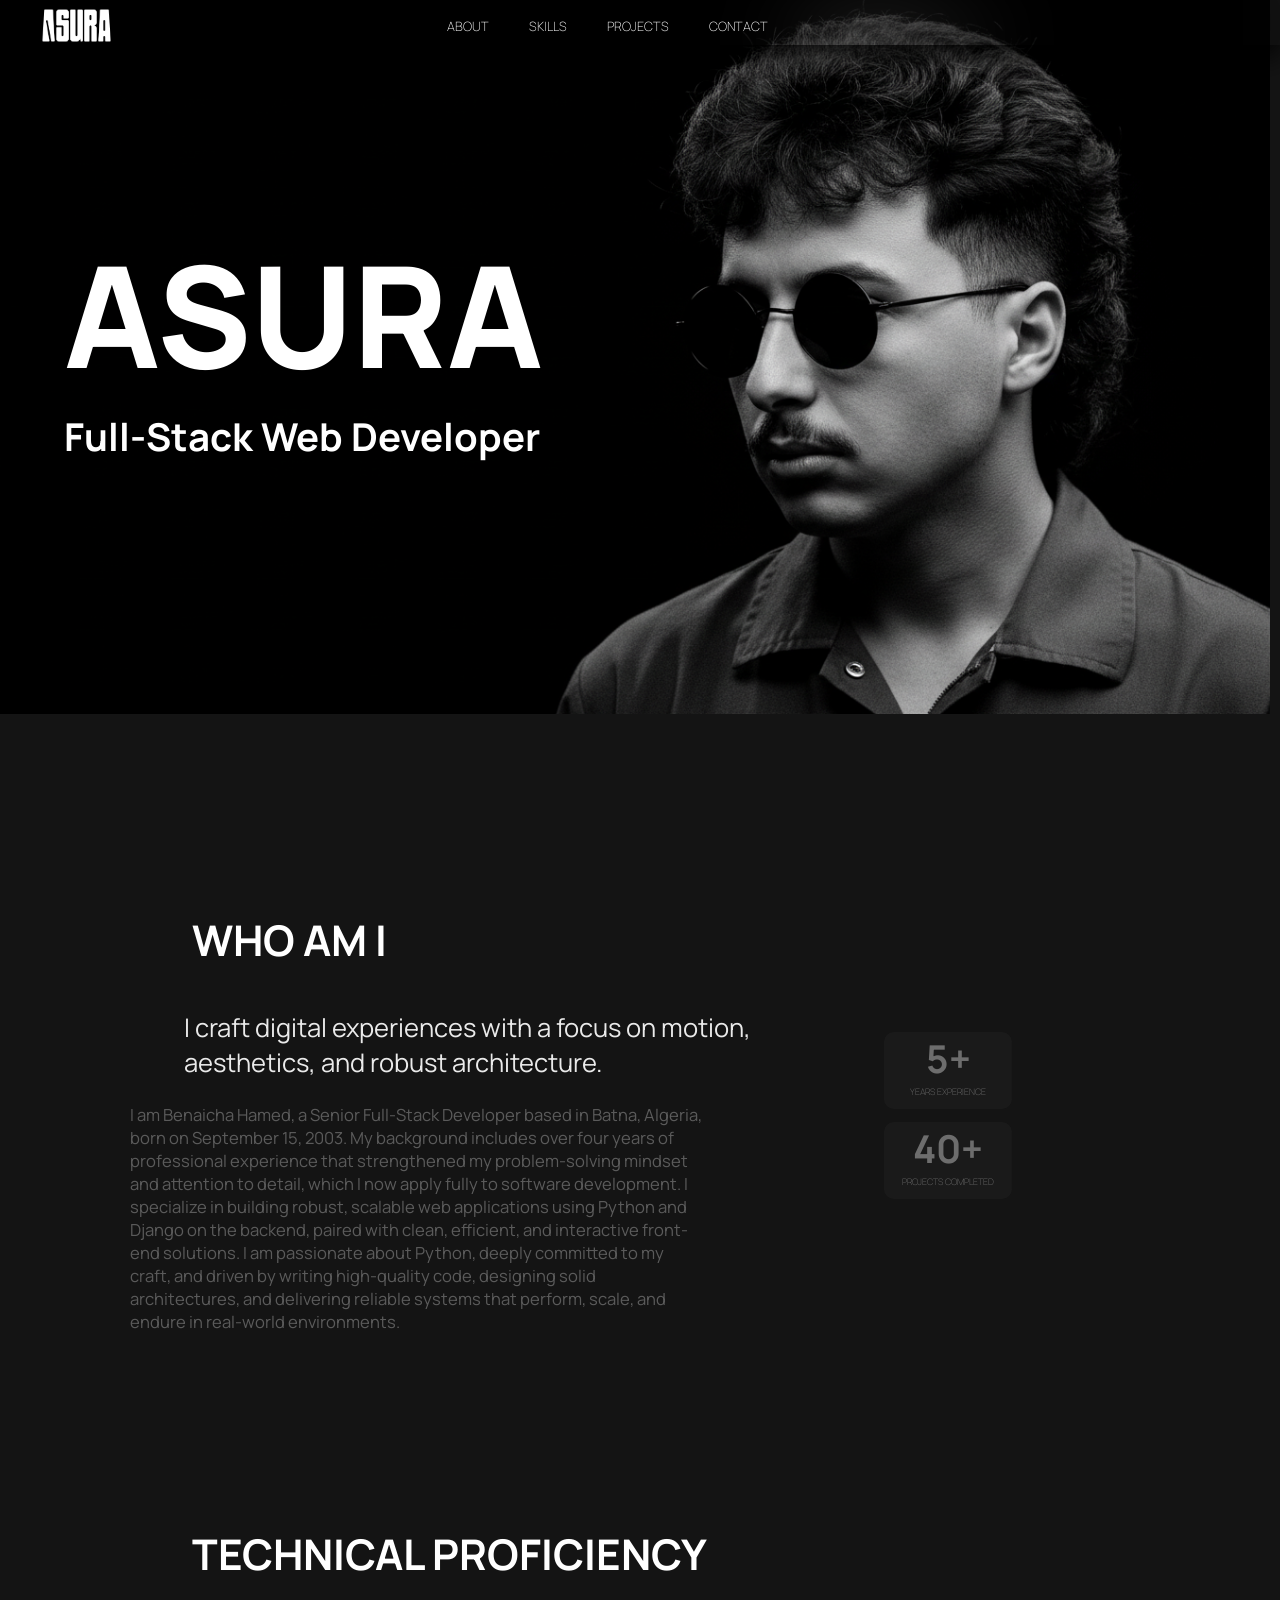
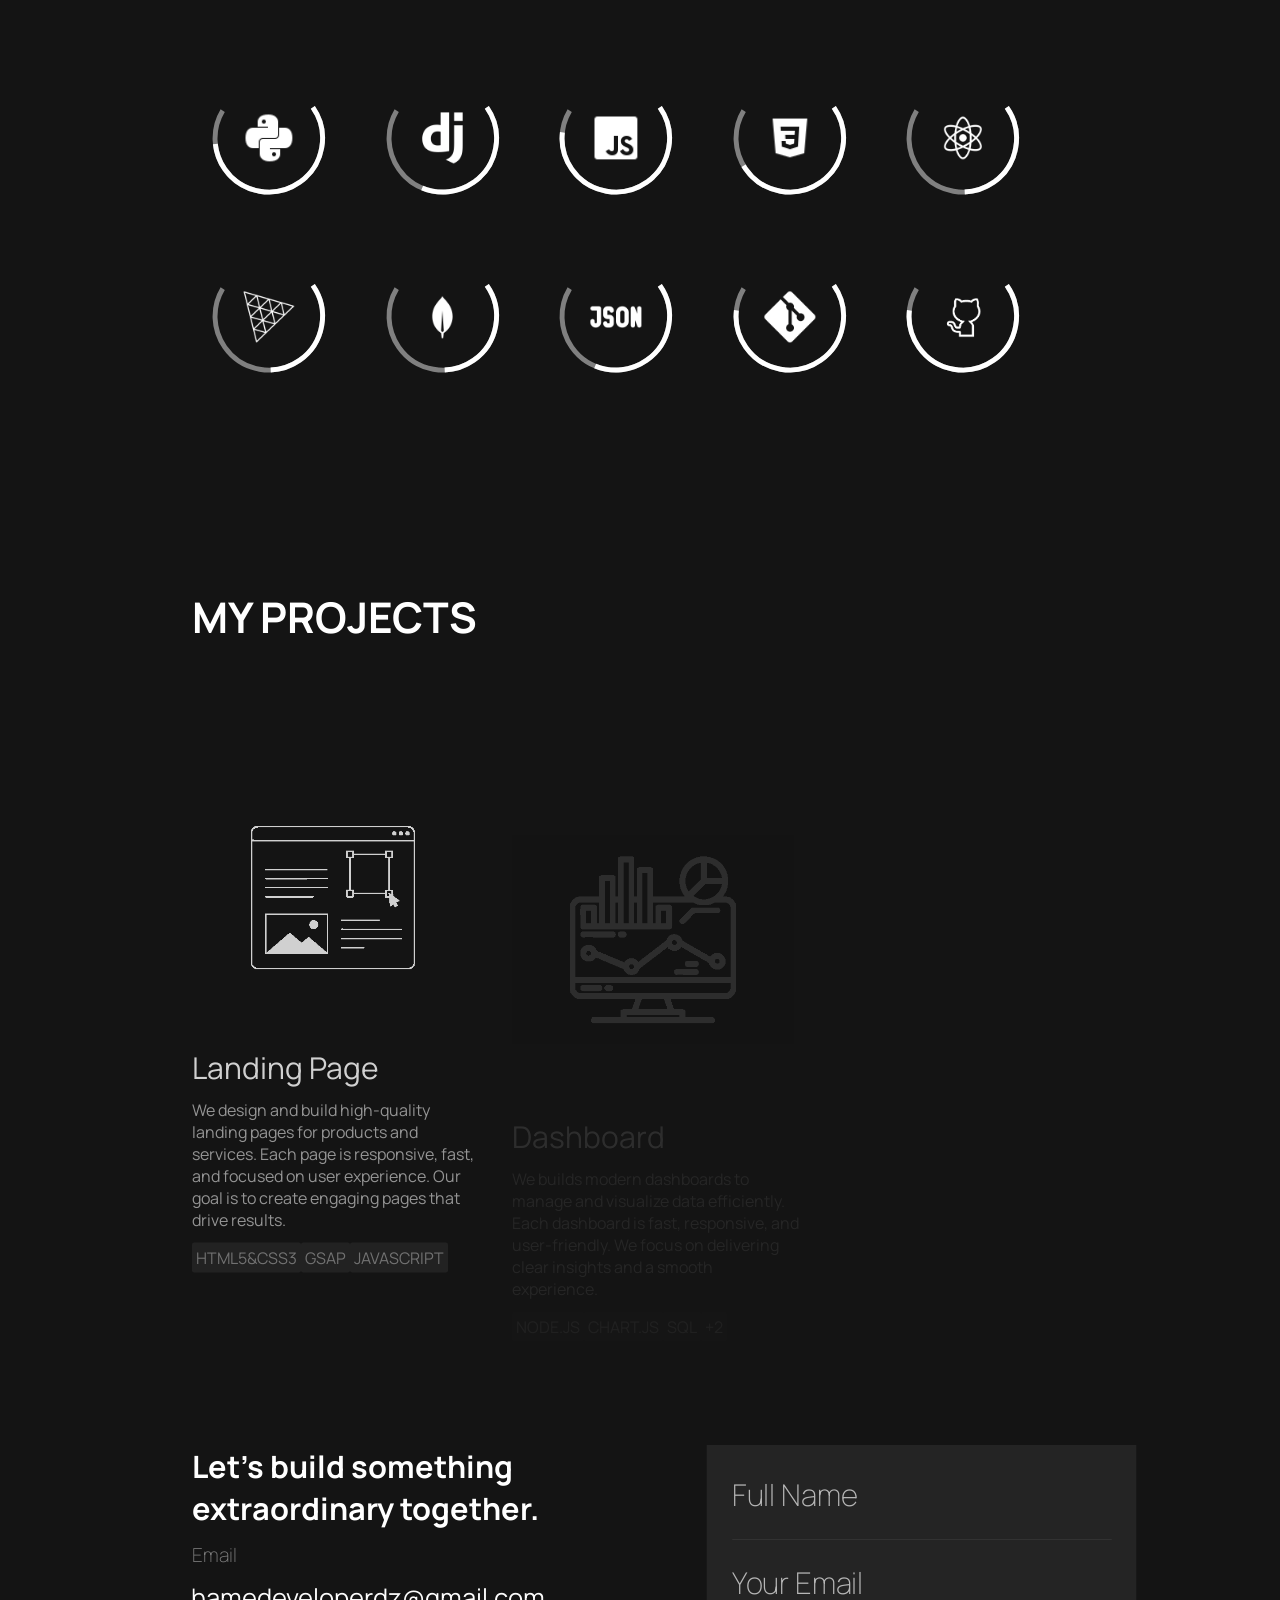
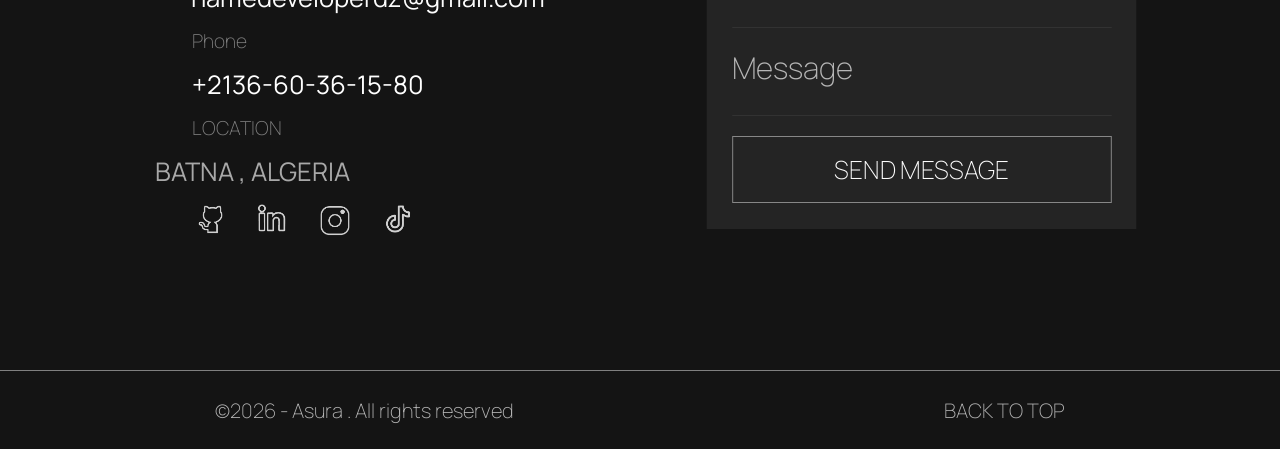
==== index.html @ 546c1b71 "another fix" ====
<!DOCTYPE html>
<html lang="en">
<head>
    <meta charset="UTF-8">
    <link rel="stylesheet" href="style.css">
    <meta name="viewport" content="width=device-width, initial-scale=1.0">
    <title>Asura | Portfolio</title>
</head>
<body>
    <div class="noise"></div>
    <nav id="navBar" class="navBar">
        <img id="logo-white" class="logo" src="logo1.png" >
        <img id="logo-red" class="logo hide" src="logo2.png" >
        <div>
            <ul class="navLinks">
                <li><a href="#about">ABOUT</a></li>
                <li><a href="#skills">SKILLS</a></li>
                <li><a href="#projects">PROJECTS</a></li>
                <li><a href="#contact">CONTACT</a></li>
            </ul>
        </div>
    </nav>
    <nav class="navBar-hamburger">
        <div class="hamburger" id="hamburger">
            <img src="menu.png" alt="">
        </div>
        <ul class="navLinks-hamburger">
            <li><img id="logo-white-humburger" class="logo-white-humburger" src="logo1.png" ></li>
            <li><a href="#about">ABOUT</a></li>
            <li><a href="#skills">SKILLS</a></li>
            <li><a href="#projects">PROJECTS</a></li>
            <li><a href="#contact">CONTACT</a></li>
        </ul>
    </nav>
    <div id="hero" class="hero">
        <div class="hero-writing">
            <h1>ASURA</h1>
            <p>Full-Stack Web Developer</p>    
        </div>
        <img id="hero-img-phone" class="hero-img-phone" src="heroo.jpg" alt="">    
        <img id="hero-img" class="hero-img" src="hero1.png" alt="portfolio picture">
    </div>
    <div>
        <button id="btn-go-back" class="go-back hide">↑</button>
    </div>
    <div id="about" class="about">
        <div class="container-who">
            <p id="about-title" class="about-title">WHO AM I</p>
            <p id="about-text1">I craft digital experiences with a focus on motion, aesthetics, and robust architecture.</p>
            <p id="about-text2">I am Benaicha Hamed, a Senior Full-Stack Developer based in Batna, Algeria, born on September 15, 2003. My background includes over four years of professional experience that strengthened my problem-solving mindset and attention to detail, which I now apply fully to software development. I specialize in building robust, scalable web applications using Python and Django on the backend, paired with clean, efficient, and interactive front-end solutions. I am passionate about Python, deeply committed to my craft, and driven by writing high-quality code, designing solid architectures, and delivering reliable systems that perform, scale, and endure in real-world environments.</p>
        </div>
        <div id="container-exp" class="container-exp">
            <div class="container-exp-5y">
                <p>5+</p>
                <p>YEARS EXPERIENCE</p>
            </div>
            <div class="container-exp-40p">
                <P>40+</P>
                <P>PROJECTS COMPLETED</P>
            </div>
        </div>
    </div>
    <div id="skills" class="skills">
        <p id="skills-title" class="skills-title">TECHNICAL PROFICIENCY</p>
        <div class="container-skills" >
            <div class="container-svg" id="container-svg-python">
                <svg id="svg-python" class="svg" viewBox="0 0 200 200">
                    <circle cx="100" cy="100" r="70" class="svg-circle-main" transform="rotate(-35 100 100)"/>
                    <circle cx="100" cy="100" r="70" class="svg-circle-fill python" transform="rotate(-35 100 100)"/>
                    <text id="svg-text-python" class="svg-text hide" x="100" y="105">85%</text>
                </svg>
                <img id="svg-img-python" class="svg-img" src="python.png" alt="">
            </div>
            <div class="container-svg" id="container-svg-django">
                <svg id="svg-django" class="svg" viewBox="0 0 200 200">
                    <circle cx="100" cy="100" r="70" class="svg-circle-main" transform="rotate(-35 100 100)"/>
                    <circle cx="100" cy="100" r="70" class="svg-circle-fill django" transform="rotate(-35 100 100)"/>
                    <text id="svg-text-django" class="svg-text hide" x="100" y="105">60%</text>
                </svg>
                <img id="svg-img-django" class="svg-img" src="django.png" alt="">
            </div>
            <div class="container-svg" id="container-svg-js">
                <svg id="svg-js" class="svg" viewBox="0 0 200 200">
                    <circle cx="100" cy="100" r="70" class="svg-circle-main" transform="rotate(-35 100 100)"/>
                    <circle cx="100" cy="100" r="70" class="svg-circle-fill js" transform="rotate(-35 100 100)"/>
                    <text id="svg-text-js" class="svg-text hide" x="100" y="105">90%</text>
                </svg>
                <img id="svg-img-js" class="svg-img" src="js.png" alt="">
            </div>
            <div class="container-svg" id="container-svg-css">
                <svg id="svg-css" class="svg" viewBox="0 0 200 200">
                    <circle cx="100" cy="100" r="70" class="svg-circle-main" transform="rotate(-35 100 100)"/>
                    <circle cx="100" cy="100" r="70" class="svg-circle-fill css" transform="rotate(-35 100 100)"/>
                    <text id="svg-text-css" class="svg-text hide" x="100" y="105">75%</text>
                </svg>
                <img id="svg-img-css" class="svg-img" src="css.png" alt="">
            </div>
            <div class="container-svg" id="container-svg-react">
                <svg id="svg-react" class="svg" viewBox="0 0 200 200">
                    <circle cx="100" cy="100" r="70" class="svg-circle-main" transform="rotate(-35 100 100)"/>
                    <circle cx="100" cy="100" r="70" class="svg-circle-fill react" transform="rotate(-35 100 100)"/>
                    <text id="svg-text-react" class="svg-text hide" x="100" y="105">50%</text>
                </svg>
                <img id="svg-img-react" class="svg-img" src="react.png" alt="">
            </div>
            <div class="container-svg" id="container-svg-threejs">
                <svg id="svg-threejs" class="svg" viewBox="0 0 200 200">
                    <circle cx="100" cy="100" r="70" class="svg-circle-main" transform="rotate(-35 100 100)"/>
                    <circle cx="100" cy="100" r="70" class="svg-circle-fill threejs" transform="rotate(-35 100 100)"/>
                    <text id="svg-text-threejs" class="svg-text hide" x="100" y="105">50%</text>
                </svg>
                <img id="svg-img-threejs" class="svg-img" src="threejs.png" alt="">
            </div>
            <div class="container-svg" id="container-svg-mongo">
                <svg id="svg-mongo" class="svg" viewBox="0 0 200 200">
                    <circle cx="100" cy="100" r="70" class="svg-circle-main" transform="rotate(-35 100 100)"/>
                    <circle cx="100" cy="100" r="70" class="svg-circle-fill mongo" transform="rotate(-35 100 100)"/>
                    <text id="svg-text-mongo" class="svg-text hide" x="100" y="105">50%</text>
                </svg>
                <img id="svg-img-mongo" class="svg-img" src="mongo.png" alt="">
            </div>
            <div class="container-svg" id="container-svg-json">
                <svg id="svg-json" class="svg" viewBox="0 0 200 200">
                    <circle cx="100" cy="100" r="70" class="svg-circle-main" transform="rotate(-35 100 100)"/>
                    <circle cx="100" cy="100" r="70" class="svg-circle-fill json" transform="rotate(-35 100 100)"/>
                    <text id="svg-text-json" class="svg-text hide" x="100" y="105">60%</text>
                </svg>
                <img id="svg-img-json" class="svg-img" src="json.png" alt="">
            </div>
            <div class="container-svg" id="container-svg-git">
                <svg id="svg-git" class="svg" viewBox="0 0 200 200">
                    <circle cx="100" cy="100" r="70" class="svg-circle-main" transform="rotate(-35 100 100)"/>
                    <circle cx="100" cy="100" r="70" class="svg-circle-fill git" transform="rotate(-35 100 100)"/>
                    <text id="svg-text-git" class="svg-text hide" x="100" y="105">90%</text>
                </svg>
                <img id="svg-img-git" class="svg-img" src="git.png" alt="">
            </div>
            <div class="container-svg" id="container-svg-github">
                <svg id="svg-github" class="svg" viewBox="0 0 200 200">
                    <circle cx="100" cy="100" r="70" class="svg-circle-main" transform="rotate(-35 100 100)"/>
                    <circle cx="100" cy="100" r="70" class="svg-circle-fill github" transform="rotate(-35 100 100)"/>
                    <text id="svg-text-github" class="svg-text hide" x="100" y="105">90%</text>
                </svg>
                <img id="svg-img-github" class="svg-img" src="github-white.png" alt="">
            </div>            
        </div>
    </div>
    <div id="projects" class="projects">
        <p id="projects-title" class="projects-title">MY PROJECTS</p>
        <div class="container-projects">
            <div id="container-project-1" class="container-project">
                <div id="window-filter-1" class="project-window-filter hide"></div>
                <div id="project-1-window" class="project-window hide">
                    <img class="project-window-img" src="landingpage-back.png" alt="landing page">
                    <div class="project-window-text">
                        <p id="btn-x-1" class="x">X</p>
                        <p class="project-window-title">LANDINING PAGE</p>
                        <p class="project-window-description">We specialize in crafting high-quality landing pages designed to communicate your message clearly and convert visitors into customers. Our process goes beyond simple design — we carefully plan the structure, user flow, and visual hierarchy to ensure every section serves a purpose and guides the user toward action.
                            From modern, visually appealing layouts to clean and maintainable code, we invest significant effort into every detail. We optimize performance, responsiveness, and accessibility to guarantee a seamless experience across all devices and screen sizes.
                            Our team focuses on combining design, strategy, and functionality to deliver landing pages that not only look professional but also perform effectively. Every project is built with precision, attention to detail, and a strong commitment to helping your business achieve measurable results,And we invite you to explore some of our projects : 
                        </p>
                        <div class="project-window-example">
                            <p class="project-example">example</p>
                            <p class="project-example">example</p>
                            <p class="project-example">example</p>
                            <p class="project-example">example</p>
                            <p class="project-example">example</p>
                            <p class="project-example">example</p>
                            <p class="project-example">example</p>
                            <p class="project-example">example</p>
                            <p class="project-example">example</p>
                            <p class="project-example">example</p>
                        </div>
                    </div>
                </div>
                <div id="projects-1" class="projects-1">
                    <div id="container-project-img-1" class="container-project-img">
                        <img src="landingpage.png" alt="" class="project-img">
                        <div id="filter1" class="hide"></div>
                        <p id="see-more1" class="hide">See more</p>
                    </div>
                    <div>
                        <p class="projects-containers-title">Landing Page</p>
                        <p class="projects-containers-text">We design and build high-quality landing pages for products and services.
                            Each page is responsive, fast, and focused on user experience.
                            Our goal is to create engaging pages that drive results.
                        </p>
                        <div class="projects-containers-skills">
                            <p>HTML5&CSS3</p>
                            <p>GSAP</p>
                            <p>JAVASCRIPT</p>
                        </div>
                    </div>
                </div>
            </div>
            <div id="container-project-2" class="container-project">
                <div id="window-filter-2" class="project-window-filter hide"></div>
                <div id="project-2-window" class="project-window hide">
                    <img class="project-window-img" src="dashboard-back.png" alt="landing page">
                    <div class="project-window-text">
                        <p id="btn-x-2" class="x">X</p>
                        <p class="project-window-title">DASHBOARD</p>
                        <p class="project-window-description">Our dashboards are built to transform complex data into clear, actionable insights. We carefully design each interface with a focus on usability, ensuring that users can navigate, analyze, and manage information with ease.
                            From structuring data flows to implementing interactive components, we invest significant effort into performance, responsiveness, and clarity. Every detail is refined to deliver a smooth and efficient experience across all devices.
                            We combine thoughtful design with solid development practices to create dashboards that are both powerful and intuitive, helping businesses make informed decisions with confidence. And we invite you to explore some of our projects.
                        </p>
                        <div class="project-window-example">
                            <p class="project-example">example</p>
                            <p class="project-example">example</p>
                            <p class="project-example">example</p>
                            <p class="project-example">example</p>
                            <p class="project-example">example</p>
                            <p class="project-example">example</p>
                            <p class="project-example">example</p>
                            <p class="project-example">example</p>
                            <p class="project-example">example</p>
                            <p class="project-example">example</p>
                        </div>
                    </div>
                </div>
                <div id="projects-2" class="projects-2">
                    <div id="container-project-img-2" class="container-project-img">
                        <img src="dashboard.png" alt="" class="project-img">
                        <div id="filter2" class="hide"></div>
                        <p id="see-more2" class="hide">See more</p>
                    </div>
                    <div>
                        <p class="projects-containers-title">Dashboard</p>
                        <p class="projects-containers-text">We builds modern dashboards to manage and visualize data efficiently.
                            Each dashboard is fast, responsive, and user-friendly.
                            We focus on delivering clear insights and a smooth experience.
                        </p>
                        <div class="projects-containers-skills">
                            <p>NODE.JS</p>
                            <p>CHART.JS</p>
                            <p>SQL</p>
                            <p>+2</p>
                        </div>
                    </div>
                </div>
            </div>
            <div id="container-project-3" class="container-project">
                <div id="window-filter-3" class="project-window-filter hide"></div>
                <div id="project-3-window" class="project-window hide">
                    <img class="project-window-img" src="portfolio-back.png" alt="landing page">
                    <div class="project-window-text">
                        <p id="btn-x-3" class="x">X</p>
                        <p class="project-window-title">PORTFOLIO</p>
                        <p class="project-window-description">Our portfolio websites are crafted to help creatives, professionals, and businesses present their work with clarity and confidence. We focus on building a strong visual identity that reflects your style while making your projects stand out.
                            From layout structure to smooth interactions, we invest careful effort into design, performance, and responsiveness to ensure a seamless experience on all devices. Every detail is refined to highlight your skills and leave a lasting impression.
                            We combine modern design with clean development to deliver portfolios that elevate your personal brand and attract opportunities. And we invite you to explore some of our projects:
                        </p>
                        <div class="project-window-example">
                            <p class="project-example">example</p>
                            <p class="project-example">example</p>
                            <p class="project-example">example</p>
                            <p class="project-example">example</p>
                            <p class="project-example">example</p>
                            <p class="project-example">example</p>
                            <p class="project-example">example</p>
                            <p class="project-example">example</p>
                            <p class="project-example">example</p>
                            <p class="project-example">example</p>
                        </div>
                    </div>
                </div>
                <div id="projects-3" class="projects-3">
                    <div id="container-project-img-3" class="container-project-img">
                        <img src="portfolio.png" alt="" class="project-img">
                        <div id="filter3" class="hide"></div>
                        <p id="see-more3" class="hide">See more</p>
                    </div>
                    <div>
                        <p class="projects-containers-title">Portfolio</p>
                        <p class="projects-containers-text">We create professional portfolio websites to showcase skills and projects effectively.
                            Each portfolio is responsive, modern, and easy to navigate.
                            Our goal is to highlight your work with clarity and impact.
                        </p>
                        <div class="projects-containers-skills">
                            <p>REACT</p>
                            <p>GSAP</p>
                            <p>HTML5&CSS3</p>
                            
                        </div>
                    </div>
                </div>
            </div>
        </div>
    </div>
    <div id="contact" class="contact">
        <div class="contact-info">
            <p class="contact-info-me">Let's build something extraordinary together.</p>
            <p class="contact-info-title">Email</p>
            <p id="my-email" class="contact-info-content contact-info-content-link">hamedeveloperdz@gmail.com</p>
            <p class="contact-info-title">Phone</p>
            <p id="my-phone" class="contact-info-content contact-info-content-link">+2136-60-36-15-80</p>
            <p class="contact-info-title">LOCATION</p>
            <p id="my-location" class="contact-info-content">BATNA , ALGERIA</p>
            <div class="social-media">
                <div id="github-social-media-icon" class="container-social-media-img">
                    <img class="social-media-img" id="github-white" src="github-white.png" alt="github">
                    <img class="hide" id="github-red" src="github-red.png" alt="github">
                </div>
                <div id="linkedin-social-media-icon" class="container-social-media-img">
                    <img class="social-media-img" id="linkedin-white" src="linkedin-white.png" alt="linkedin">
                    <img class="hide" id="linkedin-red" src="linkedin-red.png" alt="linkedin">
                </div>
                <div id="instagram-social-media-icon" class="container-social-media-img">
                    <img class="social-media-img" id="instagram-white" src="instagram-white.png" alt="instagram">
                    <img class="hide" id="instagram-red" src="instagram-red.png" alt="instagram">
                </div>
                <div id="tiktok-social-media-icon" class="container-social-media-img">
                    <img class="social-media-img" id="tiktok-white" src="tiktok-white.png" alt="tiktok">
                    <img class="hide" id="tiktok-red" src="tiktok-red.png" alt="tiktok">
                </div>
            </div>
        </div>
        <div id="contact-form" class="contact-form">
            <input id="inpName" type="text" placeholder="Full Name" required>
            <div class="bar"></div>
            <input id="inpEmail" type="text" placeholder="Your Email" required>
            <div class="bar"></div>
            <textarea id="inpMessage" placeholder="Message" required></textarea>
            <div class="bar"></div>
            <button id="btnSendMessage">SEND MESSAGE</button>
        </div>
    </div>
    <footer>
        <div class="footer-data">
            <p>©2026 - Asura . All rights reserved</p>
            <p><a href="#hero">BACK TO TOP</a></p>
        </div>
        <script type="module" src="main.js"></script>
    </footer>
</body>
</html>
---- style.css ----
@import url('https://fonts.googleapis.com/css2?family=Manrope:wght@200..800&display=swap');
:root{
    --font: 'Manrope', sans-serif;
    --background-color: #141414;
    --writing-1: red;
    --writing-2: #fff;
}
*{
    margin: 0px;
    padding: 0px;
    box-sizing: border-box;
    font-family: var(--font);
}
html {
    scroll-behavior: smooth;
    max-width: 100%;
}
body{
    background-color: var(--background-color);
    display: flex;
    flex-direction: column;
    width: 100%;
    color: var(--writing-2);
}
.noise {
    position: fixed;
    top: 0;
    left: 0;
    width: 100%;
    height: 100%;
    pointer-events: none;
    z-index: 9000;
    opacity: 0.05;
    background-image: url(noise.jpg);
    background-repeat: repeat;
}
ul{
    list-style: none;
    gap: 40px;
}
a {
    text-decoration: none;
    color: inherit;
    font-size: inherit;
    font-weight: inherit;
}
.go-back{
    position: fixed;
    bottom: 40px;
    right: 40px;
    z-index: 1000;
    border: none;
    width: 100%;
    max-width: 70px;
    height: 100%;
    max-height: 70px;
    border-radius: 100px;
    background: #acacac3b;
    color: white;
    transition: all 1s;
    font-size: 30px;
    border: 1px solid #ffffff75;
}
.go-back:hover{
    background: red ;
    color: #333;
    box-shadow: 1px 1px 10px #333;
    cursor: pointer;
}
.navBar{
    display: flex;
    flex-direction: row;
    justify-content: space-between;
    align-items: center;
    background-color: transparent;
    backdrop-filter: blur(40px);
    position: fixed;
    top:0;
    width: 100%;
    padding-right: 40%;
    padding-left: 3%;
    padding-top: 0.5%;
    z-index: 9999;
    box-shadow:1px 10px 30px black;
}
.logo{
    width: 6vw;
}
.navLinks {
    display: flex;
    flex-direction: row;
    font-weight: lighter;
    font-style: normal;
    margin-right: 40%;
    font-size: 1vw;
}
.navLinks li{
    transition: all 0.2s;
}
.navLinks li:hover{
    color: var(--writing-1);
    cursor: pointer;
}
.navBar-hamburger{
    display: none;

}
.logo-white-humburger{
    width: 60px;
}
.hero{
    width: 100%;
    position: relative;
}
.hero-img{
    width: 99.2vw;
}
.hero-img-phone{
    display: none;
}
.hero-writing{
    position:absolute;
    margin-top: 17vw;
    margin-left:5vw;
    font-family: var(--font);
    font-weight: bold;
    z-index: 1;
}
.hero h1{
    font-size: 11vw;
    font-weight: bolder;
}
.hero p{
    font-size:3vw;
}

.about{
    font-size: 1.3vw;
    margin-top: 15%;
    margin-left: 15%;
    display: flex;
    flex-direction: row;
    align-items: center;
}
.about-title{
    font-size: 3.3vw;
    margin-bottom: 7%;
    font-weight: bold;
}
.container-who{
    width: 45vw;
    margin-right:5%;
}
.container-who p:nth-child(2){
    font-size:2vw;
    margin-bottom: 4%;
}
.container-who p:nth-child(3){
    color: #ffffffcb;
}
.container-exp-5y , .container-exp-40p{
    width: 10vw;
    height: 6vw;
    margin-bottom: 10%;
    border-radius: 10px;
    display: flex;
    flex-direction: column;
    align-items: center;
    background: #acacac1e;
}
.container-exp-5y p:nth-child(1) , .container-exp-40p p:nth-child(1) {
    font-size: 3vw;
    font-weight: bold;
}
.container-exp-5y p:nth-child(2) , .container-exp-40p p:nth-child(2) {
    font-size: 0.7vw;
    font-weight: 100;
}
.skills{
    display: flex;
    flex-direction: column;
    font-size: 1.3vw;
    margin-top: 15%;
    padding-left: 15%;
}
.container-skills{
    display:grid;
    grid-template-columns: repeat(5,12vw);
    gap:20px;
}
.skills-title{
    font-size: 3.3vw;
    margin-bottom: 7%;
    font-weight: bold;
}
.container-svg{
    position: relative;
    width: 100%;
    height: 100%;
}
.container-svg:hover{
    cursor: pointer;
}
.svg{
    width:100%;
    height: 100%;
}
.svg-circle-main{
    stroke: #ffffff75;
    stroke-width: 0.5vw;
    stroke-dasharray: 300;
    fill: none;
}
.svg-circle-fill{
    stroke: white;
    stroke-width: 0.5vw;
    stroke-dasharray: 300;
    fill: none;
}
.svg-text{
    text-anchor: middle;
    fill: var(--writing-2);
    font-size: 1.5vw;
}
.svg-img{
    width: 4vw;
    position: absolute;
    top: 50%;
    left: 50%;
    transform: translate(-50%, -50%);
}
.python{
    stroke-dashoffset: 45;
}
.django{
    stroke-dashoffset: 120;
}
.js{
    stroke-dashoffset: 30;
}
.css{
    stroke-dashoffset: 75;
}
.react{
    stroke-dashoffset: 150;
}
.threejs{
    stroke-dashoffset: 150;
}
.mongo{
    stroke-dashoffset: 150;
}
.json{
    stroke-dashoffset: 120;
}
.git{
    stroke-dashoffset: 30;
}
.github{
    stroke-dashoffset: 30;
}
.projects{
    display: flex;
    flex-direction: column;
    margin-top:15%;
    margin-left: 15%;
}
.projects-title{
    font-size: 3.3vw;
    margin-bottom: 7%;
    font-weight: bold;
}
.container-projects{
    display: grid;
    grid-template-columns: repeat(3,25vw);
    margin-right: 15% ;
}
.container-project-img{
    width: 22vw;
    height: 22vw;
    position: relative;
    overflow-y: hidden;
    overflow-x: hidden;
}
.project-img{
    width:100%;
}
.container-project-img:hover{
    cursor: pointer;
    box-shadow: 1px 1px 10px red;
}
.filter{
    position: absolute;
    top:0%;
    left:0%;
    inset: 0;
    z-index: 20;
    width: 100%;
    height: 100%;
    backdrop-filter: brightness(0.3) opacity(50%);
    border: 1px  black;
}
.see-more{
    position: absolute;
    z-index: 30;
    top:50%;
    left:50%;
    transform: translate(-50%, -50%);
    color: red;
    background:#333;
    backdrop-filter: blur(10px);
    padding-top: 20px;
    padding-bottom: 20px;
    padding-left: 30px;
    padding-right: 30px;
    font-size: 1vw;
    border-radius: 40px;
    border: 1px solid red;
}
.project-window-filter{
    position: fixed;
    top:0%;
    left:0%;
    width: 100%;
    height: 100%;
    background: transparent;
    backdrop-filter: blur(10px);
    z-index: 9900;
}
.project-window{
    display: flex;
    flex-direction: row;
    align-items: center;
    background: transparent;
    backdrop-filter: blur(50px);
    position: fixed;
    top:20%;
    left: 10%;
    z-index: 9998;
    width: 80vw;
    height: 30vw;
    border: 2px solid #ffffff75;
    border-radius: 20px;
    gap: 2%;
    overflow-x: hidden;
}
.project-window-img{
    width: 5vw;
}
.project-window-text{
    display: flex;
    flex-direction: column;
    justify-content: start;
    width: 48vw;
}
.project-window-title{
    font-size: 2.8vw;
    font-weight: bold;
}
.project-window-description{
    font-size: 1.16vw;
    margin-top:1vw;
}
.project-window-example{
    display: flex;
    flex-direction: row;
    gap:1vw;
    margin-top: 1vw;
    overflow-x: hidden;
}
.project-example{
    border: 1px solid #ffffff75;
    padding: 1%;
    border-radius: 5px;
}
.project-example:hover{
    cursor: pointer;
    color: var(--writing-1);
    border: 1px solid var(--writing-1);
}
.x{
    position: absolute;
    top:2%;
    right:1%;
    font-weight: bold;
    padding-top: 1%;
    padding-bottom: 1%;
    padding-right: 1.3%;
    padding-left: 1.3%;
    transition: all 0.3;
}
.x:hover{
    color:var(--writing-1);
    box-shadow: 1px 1px 10px var(--writing-1);
    border-radius: 1000px;
    cursor: pointer;
}
.projects-1 , .projects-2 , .projects-3{
    display: flex;
    flex-direction: column;
    width: 90%;
}
.projects-containers-title{
    color: var(--writing-2);
    font-size: 30px;
    margin-bottom:4%;
    margin-top: 8%;
}
.projects-containers-title:hover{
    color:var(--writing-1);
    cursor: pointer;
}
.projects-containers-text{
    color: #ffffffad;
    margin-bottom: 4%;
}
.projects-containers-skills{
    display: flex;
    flex-direction: row;
    justify-content: space-between;
    margin-right: 30%;
}
.projects-containers-skills p{
    background: #acacac1e;
    border-radius: 2px;
    padding: 2%;
    color: #ffffff75;
}
.projects-containers-skills p:hover{
    cursor: pointer;
    color: var(--writing-1);
}
.contact{
    display: grid;
    grid-template-columns: repeat(2,40vw);
    margin-top:15%;
    margin-left: 15%;
    margin-bottom: 10%;
}
.contact-form{
    display: flex;
    flex-direction: column;
    padding: 5%;
    width: 34vw;
    height: 30vw;
    background: #acacac1e;
}
.contact-form input {
    border: none;
    background: transparent;
    margin-bottom: 20px;
    width: 100%;
    height: 100%;
    outline: none;
    color: var(--writing-2);
    font-size: 30px;
    
}
.contact-form textarea{
    border: none;
    background: transparent;
    resize: none;
    outline: none;
    margin-bottom: 20px;
    width: 100%;
    height: 100%;
    font-size: 30px;
    color: var(--writing-2);
    
}
.contact-form input::placeholder , .contact-form textarea::placeholder{
    color: #ffffffad;
    font-size: 30px;
    font: var(--font);
    font-weight: 100;
}
.contact-form button{
    background: transparent;
    border: 1px solid #ffffff75;
    color: #fff;
    padding:4%;
    font-size: 25px;
    font-weight: 200;
    transition: all 1s;
}
.contact-form button:hover{
    background-color: #fff;
    color: var(--background-color);
    cursor: pointer;
}
.contact-info{
    display: flex;
    flex-direction: column;
    gap:1vw;
}
.contact-info-me{
    font-size: 2.4vw;
    width: 70%;
    font-weight: bold;
}
.contact-info-title{
    font-size: 1.5vw;
    font-weight: 200;
    color: #ffffff75;
}
.contact-info-content{
    font-size: 2vw;
}
.contact-info-content-link{
    transition: all 0.2s;
}
.contact-info-content-link:hover{
    cursor: pointer;
    color: var(--writing-1);
}
.social-media{
    display: grid;
    grid-template-columns: repeat(4,2.5vw);
    gap: 6%;
}
.container-social-media-img:hover{
    cursor: pointer;
}
.social-media-img{
    width: 2.8vw;
    opacity: 0.8;
}
.footer-data{
    border-top: 1px solid #ffffff75;
    display: flex;
    flex-direction: row;
    justify-content: space-around;
    padding-bottom: 2%;
    padding-top: 2%;
}
.footer-data p {
    color: #ffffffad;
    font-weight: 100;
    font-size: 20px;
}
.footer-data p:nth-child(2):hover{
    color: var(--writing-1);
    cursor: pointer;
}
.bar{
    width: 100%;
    height: 3px;
    background-color: #333;
    margin-bottom: 20px;
}
.hide{
    display: none;
}

@media (max-width:440px){
    body{
        display: flex;
        flex-direction: column;
        justify-content: center;
    }
    .navBar{
        display: none;
    }
    .navBar-hamburger{
        display: flex;
        flex-direction: column;
        justify-content: space-between;
        position: fixed;
        top: 0px;
        right: 0px;
        z-index: 10;
    }
    .navLinks-hamburger{
        margin:20px;
        font-size: 40px;
        background: transparent;
        backdrop-filter: blur(40px);
    }
    .logo-white-humburger{
        width: 200px;
        margin-bottom: 60px;
    }
    .hero{
        margin-bottom: 100%;
    }
    .hero-img{
        display: none;
    }
    .hero-img-phone{
        display: block;
        width: 100%;
        height: 100%;
        position: relative;
    }
    .hero-writing{
        position: absolute;
    }
    .about, .skills, .projects, .contact {
        margin-top:15%;
        margin-left: 15%;
        width: 170%;
    }
    .container-who{
    width: 100%;
    margin-right:7%;
    }
    .container-skills{
    display:grid;
    grid-template-columns: repeat(2,2fr);

    }
    .container-projects{
    display: grid;
    grid-template-columns: repeat(1,1fr);
    margin-right: 15% ;
    }
    .contact{
    display: flex;
    flex-direction: column;
    justify-content: space-between;
    align-items: center;
    margin-top:15%;
    margin-left: 15%;
    margin-bottom: 10%;
    }

}
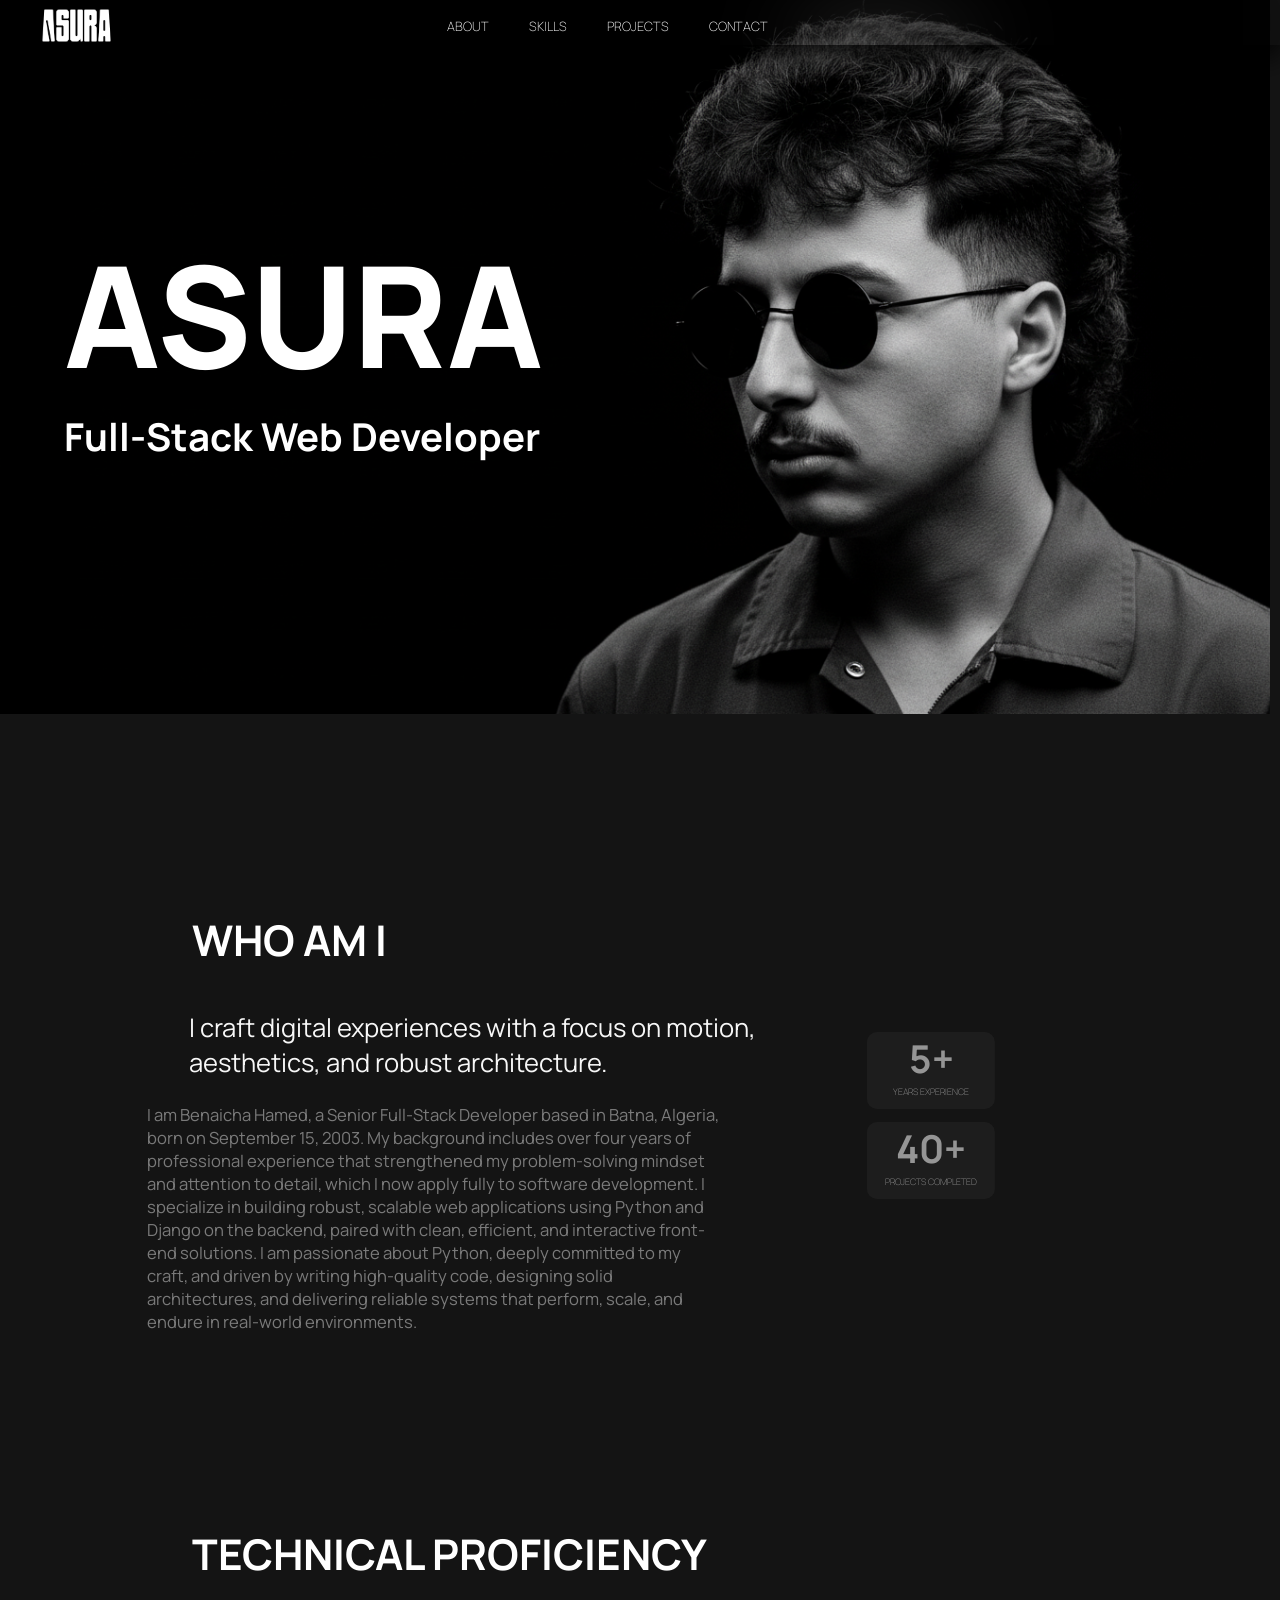
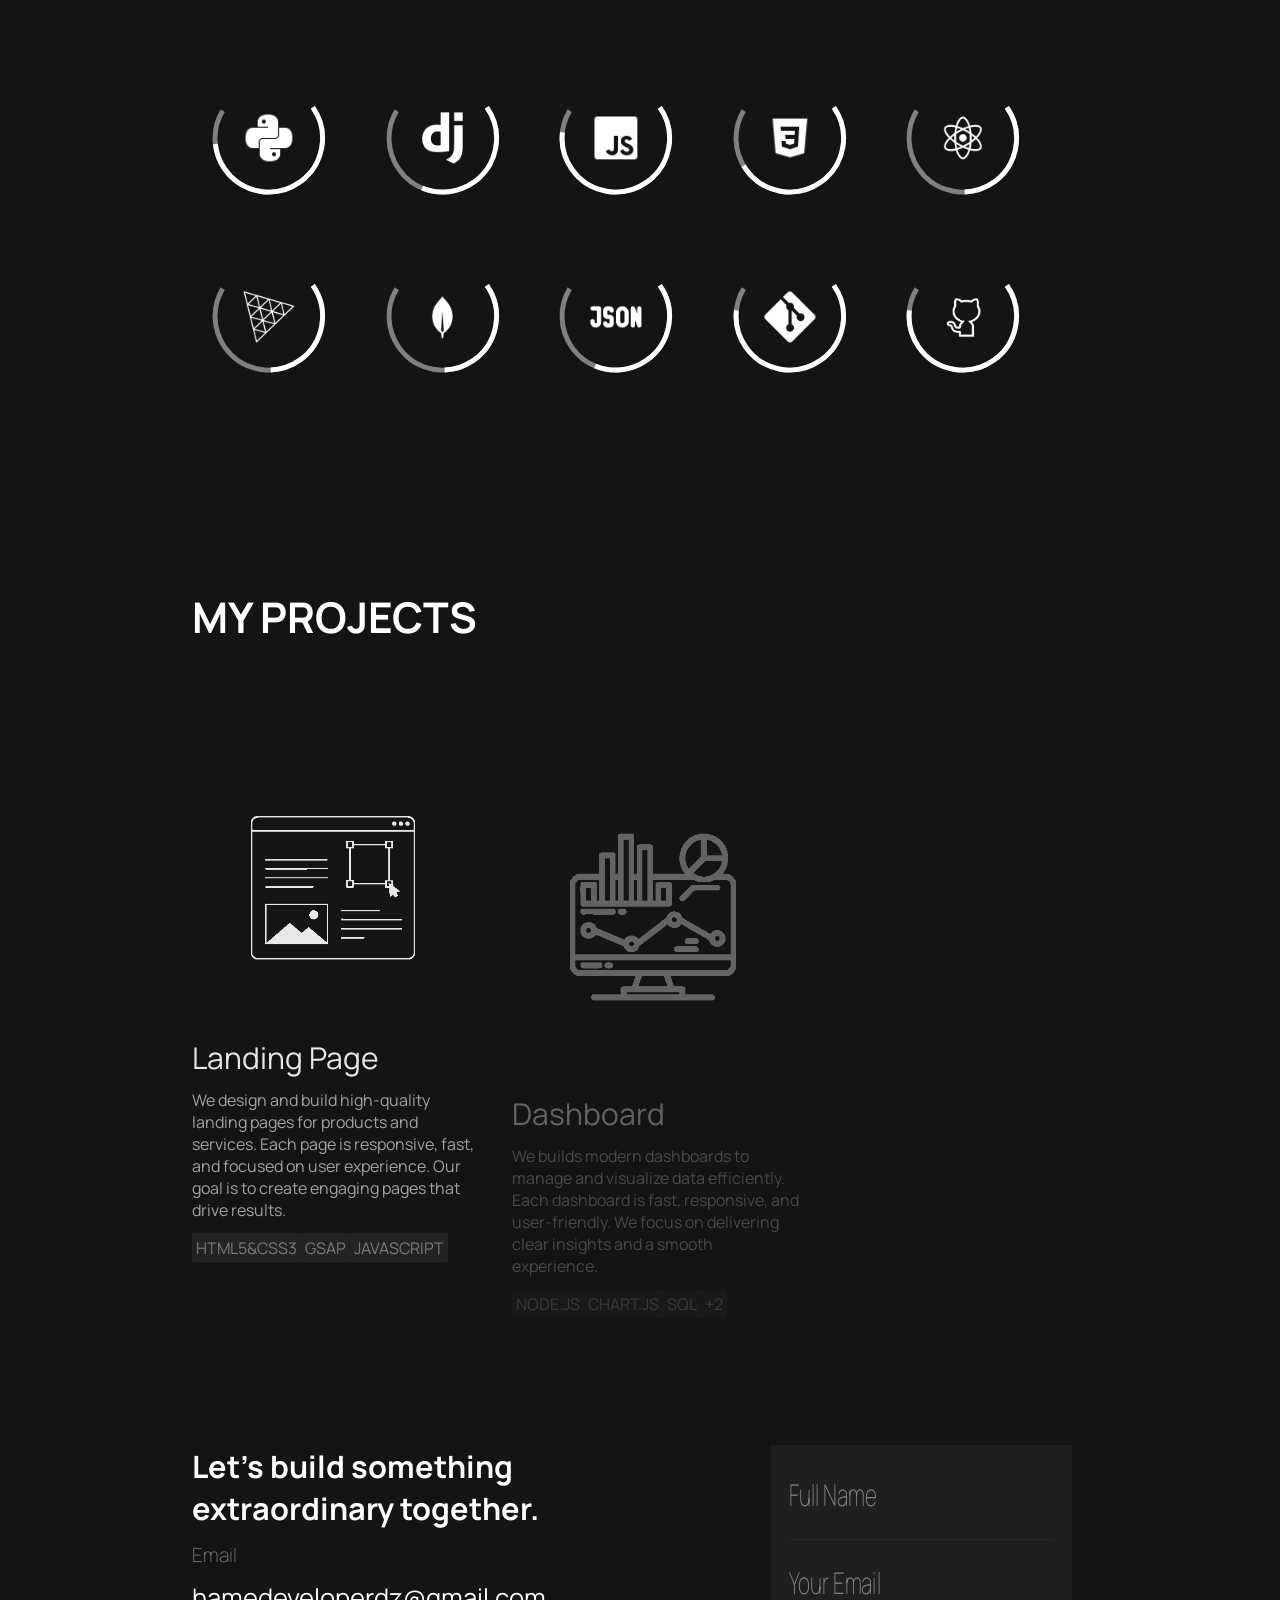
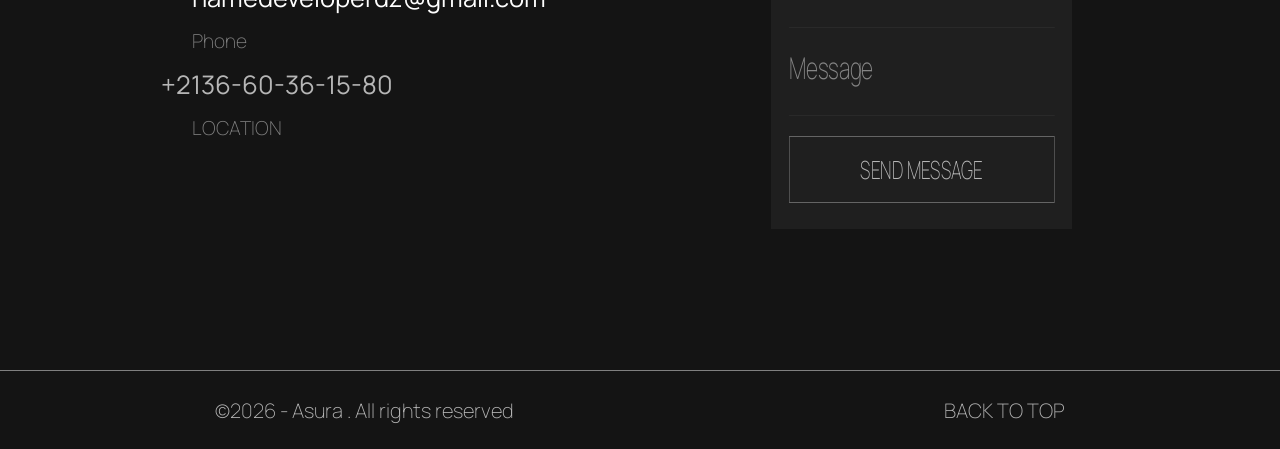
==== commit 392ce99f: "seo preparation" ====
--- a/index.html
+++ b/index.html
@@ -4,6 +4,13 @@
     <meta charset="UTF-8">
     <link rel="stylesheet" href="style.css">
     <meta name="viewport" content="width=device-width, initial-scale=1.0">
+    <meta name="description" content="Asura - Full Stack Web Developer based in Batna, Algeria. I build stunning animated portfolio websites using HTML, CSS, JavaScript and GSAP.">
+    <meta name="keywords" content="web developer, portfolio, GSAP animations, frontend developer,full stack developer,backend developer,web designer, Algeria, Batna, Benaicha Hamed">
+    <meta name="author" content="Benaicha Hamed">
+    <meta property="og:title" content="Asura | Portfolio">
+    <meta property="og:description" content="Full Stack Web Developer based in Batna, Algeria.">
+    <meta property="og:url" content="https://asura-portfolio.com">
+    <meta property="og:type" content="website">
     <title>Asura | Portfolio</title>
 </head>
 <body>
--- a/style.css
+++ b/style.css
@@ -345,7 +345,7 @@
     overflow-x: hidden;
 }
 .project-window-img{
-    width: 5vw;
+    width: 25vw;
 }
 .project-window-text{
     display: flex;
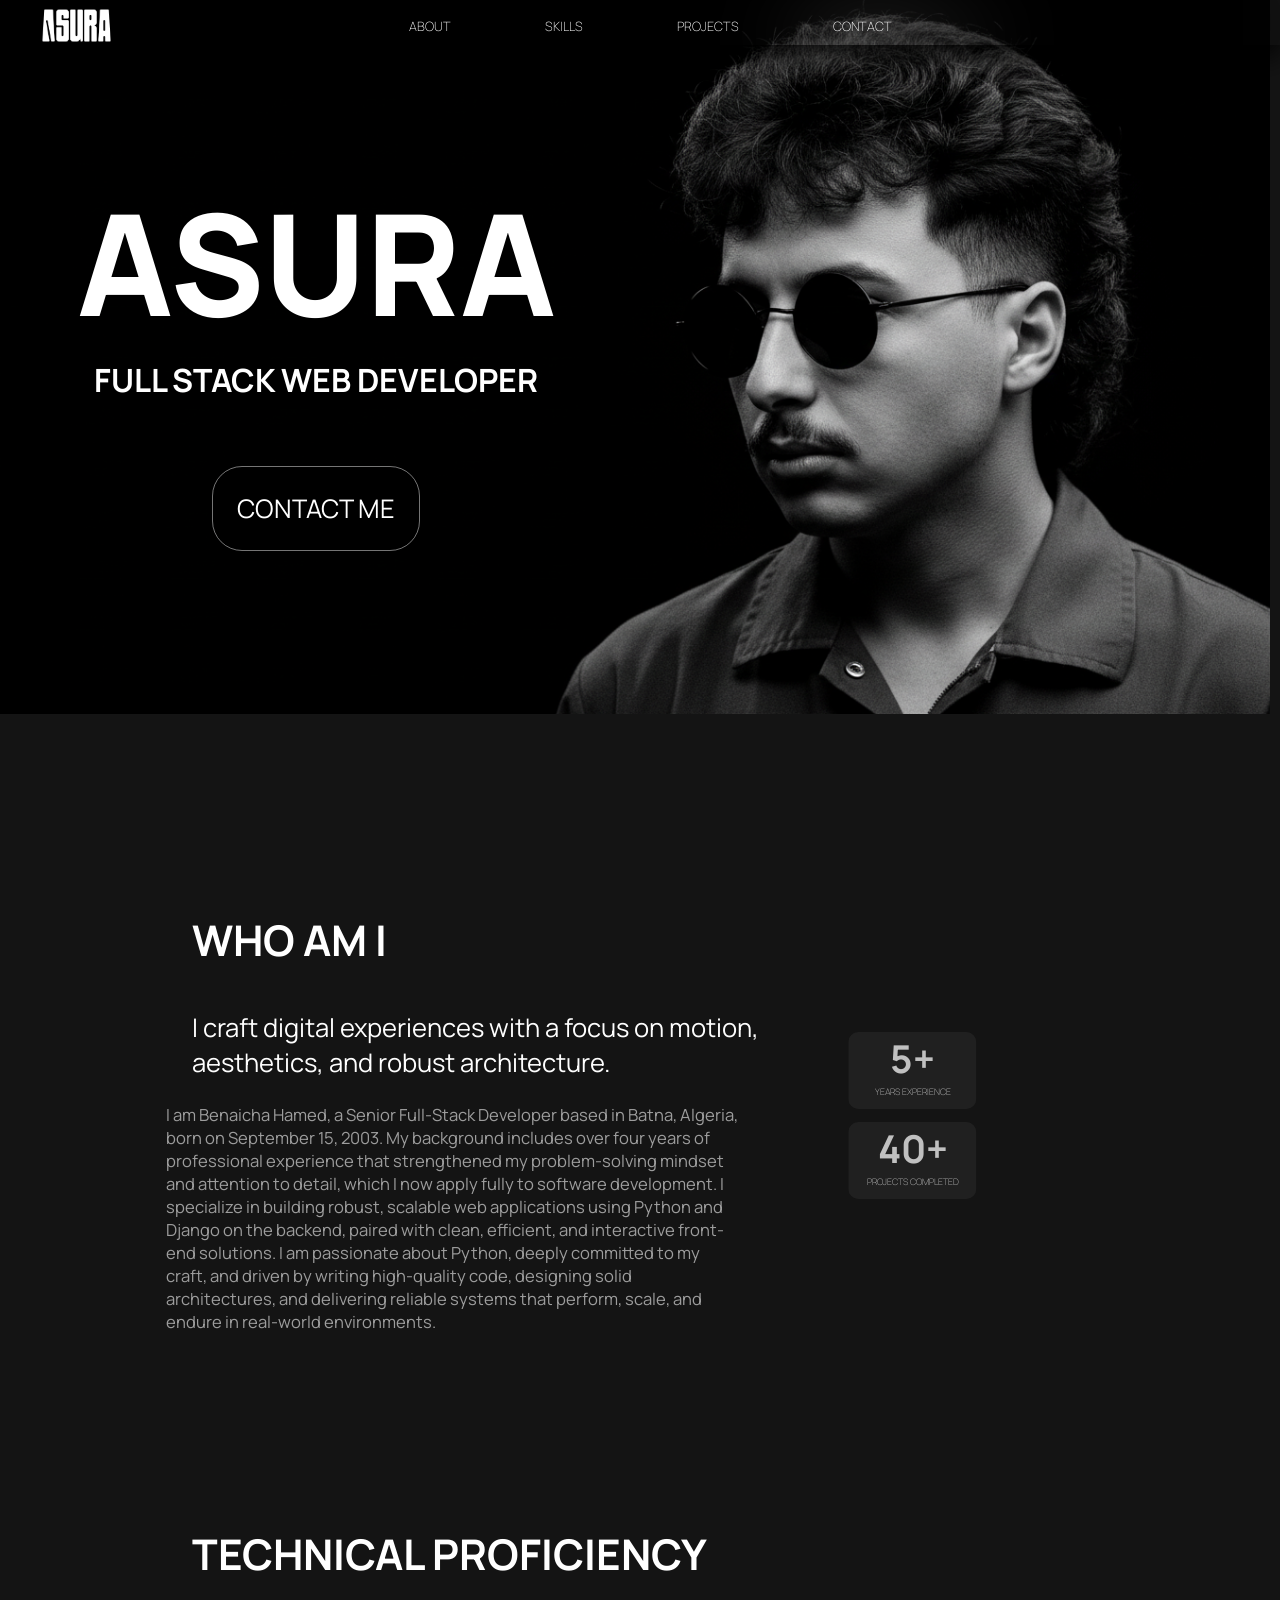
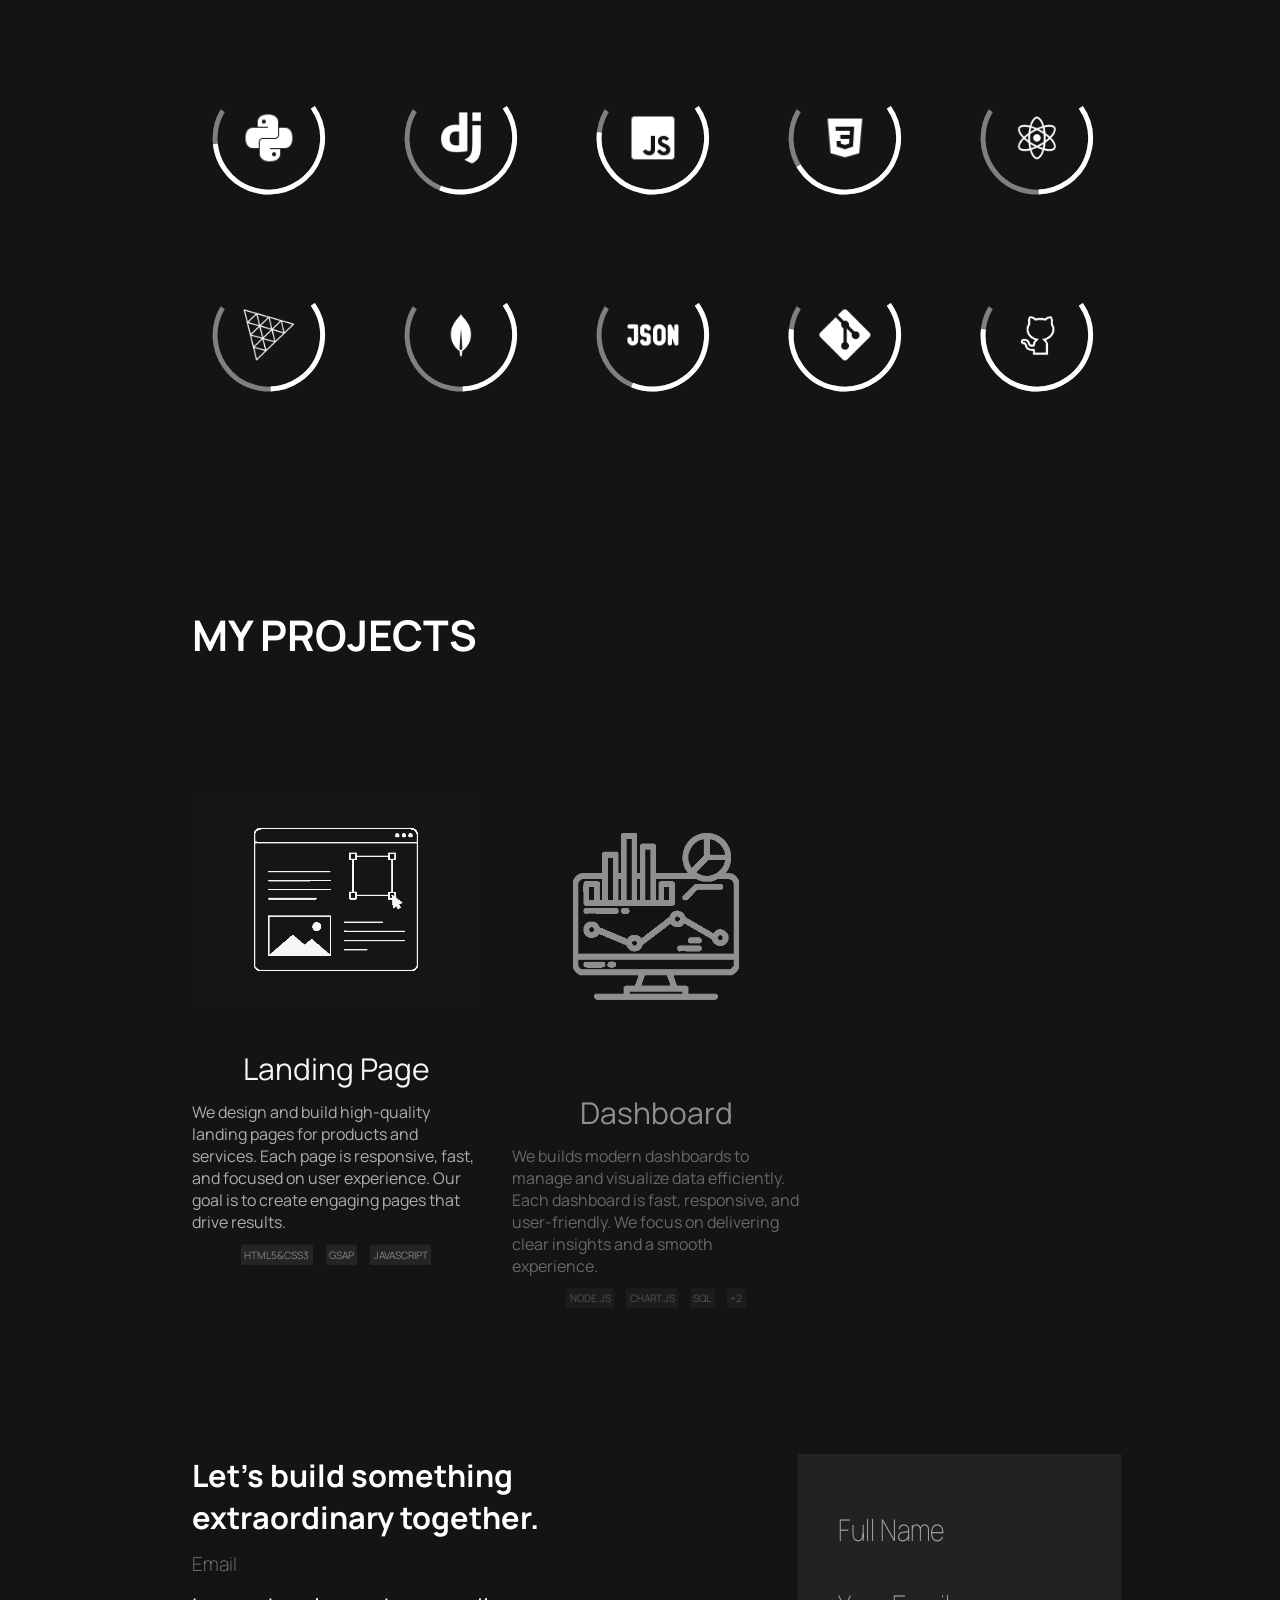
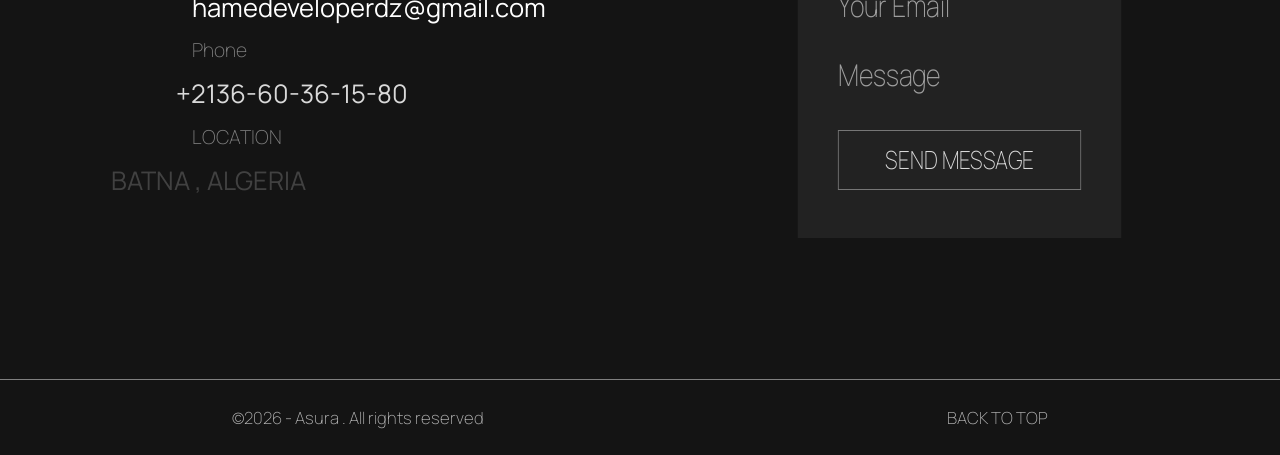
==== commit 34d52501: "adding a lot of css shit" ====
--- a/index.html
+++ b/index.html
@@ -3,7 +3,7 @@
 <head>
     <meta charset="UTF-8">
     <link rel="stylesheet" href="style.css">
-    <meta name="viewport" content="width=device-width, initial-scale=1.0">
+    <meta name="viewport" content="width=device-width, initial-scale=1, maximum-scale=1">
     <meta name="description" content="Asura - Full Stack Web Developer based in Batna, Algeria. I build stunning animated portfolio websites using HTML, CSS, JavaScript and GSAP.">
     <meta name="keywords" content="web developer, portfolio, GSAP animations, frontend developer,full stack developer,backend developer,web designer, Algeria, Batna, Benaicha Hamed">
     <meta name="author" content="Benaicha Hamed">
@@ -15,321 +15,352 @@
 </head>
 <body>
     <div class="noise"></div>
-    <nav id="navBar" class="navBar">
+    <div id="navBar" class="navBar">
         <img id="logo-white" class="logo" src="logo1.png" >
         <img id="logo-red" class="logo hide" src="logo2.png" >
-        <div>
-            <ul class="navLinks">
-                <li><a href="#about">ABOUT</a></li>
-                <li><a href="#skills">SKILLS</a></li>
-                <li><a href="#projects">PROJECTS</a></li>
-                <li><a href="#contact">CONTACT</a></li>
+        <nav>
+            <div>
+                <ul class="navLinks">
+                    <li><a href="#about">ABOUT</a></li>
+                    <li><a href="#skills">SKILLS</a></li>
+                    <li><a href="#projects">PROJECTS</a></li>
+                    <li><a href="#contact">CONTACT</a></li>
+                </ul>
+            </div>
+        </nav>
+        <div class="hamburger" id="hamburger">
+            <img src="menu.png" alt="menu">
+        </div>
+    </div>
+    <div class="navBar-hamburger-filter hide"></div>
+    <div class="navBar-hamburger hide">
+        <nav>
+            <ul class="navLinks-hamburger">
+                <li>ABOUT</li>
+                <li>SKILLS</li>
+                <li>PROJECTS</li>
+                <li>CONTACT</li>
             </ul>
-        </div>
-    </nav>
-    <nav class="navBar-hamburger">
-        <div class="hamburger" id="hamburger">
-            <img src="menu.png" alt="">
-        </div>
-        <ul class="navLinks-hamburger">
-            <li><img id="logo-white-humburger" class="logo-white-humburger" src="logo1.png" ></li>
-            <li><a href="#about">ABOUT</a></li>
-            <li><a href="#skills">SKILLS</a></li>
-            <li><a href="#projects">PROJECTS</a></li>
-            <li><a href="#contact">CONTACT</a></li>
-        </ul>
-    </nav>
+        </nav>
+        <div class="social-media-hamburger">
+            <div>
+                <img class="social-media-hamburger-img hide" src="github-red.png" alt="">
+                <img class="social-media-hamburger-img" src="github-white.png" alt="">
+            </div>
+            <div>
+                <img class="social-media-hamburger-img hide" src="linkedin-red.png" alt="">
+                <img class="social-media-hamburger-img" src="linkedin-white.png" alt="">
+            </div>
+            <div>
+                <img class="social-media-hamburger-img hide" src="instagram-red.png" alt="">
+                <img class="social-media-hamburger-img" src="instagram-white.png" alt="">
+            </div>
+            <div>
+                <img class="social-media-hamburger-img hide" src="tiktok-red.png" alt="">
+                <img class="social-media-hamburger-img" src="tiktok-white.png" alt="">
+            </div>
+        </div>
+    </div>
     <div id="hero" class="hero">
-        <div class="hero-writing">
-            <h1>ASURA</h1>
-            <p>Full-Stack Web Developer</p>    
-        </div>
-        <img id="hero-img-phone" class="hero-img-phone" src="heroo.jpg" alt="">    
-        <img id="hero-img" class="hero-img" src="hero1.png" alt="portfolio picture">
+        <div class="hero-title">
+            <div class="hero-writing">
+                <h1>ASURA</h1>
+                <p>FULL STACK WEB DEVELOPER</p>
+            </div>
+            <div class="btn-hero">
+                    <p>CONTACT ME</p>
+            </div>  
+        </div>
+        <div class="container-hero-img">
+            <img id="hero-img-phone" class="hero-img-phone" src="hero-phone.png" alt="">    
+            <img id="hero-img" class="hero-img" src="hero1.png" alt="portfolio picture">
+        </div>
     </div>
     <div>
         <button id="btn-go-back" class="go-back hide">↑</button>
     </div>
-    <div id="about" class="about">
-        <div class="container-who">
-            <p id="about-title" class="about-title">WHO AM I</p>
-            <p id="about-text1">I craft digital experiences with a focus on motion, aesthetics, and robust architecture.</p>
-            <p id="about-text2">I am Benaicha Hamed, a Senior Full-Stack Developer based in Batna, Algeria, born on September 15, 2003. My background includes over four years of professional experience that strengthened my problem-solving mindset and attention to detail, which I now apply fully to software development. I specialize in building robust, scalable web applications using Python and Django on the backend, paired with clean, efficient, and interactive front-end solutions. I am passionate about Python, deeply committed to my craft, and driven by writing high-quality code, designing solid architectures, and delivering reliable systems that perform, scale, and endure in real-world environments.</p>
-        </div>
-        <div id="container-exp" class="container-exp">
-            <div class="container-exp-5y">
-                <p>5+</p>
-                <p>YEARS EXPERIENCE</p>
-            </div>
-            <div class="container-exp-40p">
-                <P>40+</P>
-                <P>PROJECTS COMPLETED</P>
-            </div>
-        </div>
-    </div>
-    <div id="skills" class="skills">
-        <p id="skills-title" class="skills-title">TECHNICAL PROFICIENCY</p>
-        <div class="container-skills" >
-            <div class="container-svg" id="container-svg-python">
-                <svg id="svg-python" class="svg" viewBox="0 0 200 200">
-                    <circle cx="100" cy="100" r="70" class="svg-circle-main" transform="rotate(-35 100 100)"/>
-                    <circle cx="100" cy="100" r="70" class="svg-circle-fill python" transform="rotate(-35 100 100)"/>
-                    <text id="svg-text-python" class="svg-text hide" x="100" y="105">85%</text>
-                </svg>
-                <img id="svg-img-python" class="svg-img" src="python.png" alt="">
-            </div>
-            <div class="container-svg" id="container-svg-django">
-                <svg id="svg-django" class="svg" viewBox="0 0 200 200">
-                    <circle cx="100" cy="100" r="70" class="svg-circle-main" transform="rotate(-35 100 100)"/>
-                    <circle cx="100" cy="100" r="70" class="svg-circle-fill django" transform="rotate(-35 100 100)"/>
-                    <text id="svg-text-django" class="svg-text hide" x="100" y="105">60%</text>
-                </svg>
-                <img id="svg-img-django" class="svg-img" src="django.png" alt="">
-            </div>
-            <div class="container-svg" id="container-svg-js">
-                <svg id="svg-js" class="svg" viewBox="0 0 200 200">
-                    <circle cx="100" cy="100" r="70" class="svg-circle-main" transform="rotate(-35 100 100)"/>
-                    <circle cx="100" cy="100" r="70" class="svg-circle-fill js" transform="rotate(-35 100 100)"/>
-                    <text id="svg-text-js" class="svg-text hide" x="100" y="105">90%</text>
-                </svg>
-                <img id="svg-img-js" class="svg-img" src="js.png" alt="">
-            </div>
-            <div class="container-svg" id="container-svg-css">
-                <svg id="svg-css" class="svg" viewBox="0 0 200 200">
-                    <circle cx="100" cy="100" r="70" class="svg-circle-main" transform="rotate(-35 100 100)"/>
-                    <circle cx="100" cy="100" r="70" class="svg-circle-fill css" transform="rotate(-35 100 100)"/>
-                    <text id="svg-text-css" class="svg-text hide" x="100" y="105">75%</text>
-                </svg>
-                <img id="svg-img-css" class="svg-img" src="css.png" alt="">
-            </div>
-            <div class="container-svg" id="container-svg-react">
-                <svg id="svg-react" class="svg" viewBox="0 0 200 200">
-                    <circle cx="100" cy="100" r="70" class="svg-circle-main" transform="rotate(-35 100 100)"/>
-                    <circle cx="100" cy="100" r="70" class="svg-circle-fill react" transform="rotate(-35 100 100)"/>
-                    <text id="svg-text-react" class="svg-text hide" x="100" y="105">50%</text>
-                </svg>
-                <img id="svg-img-react" class="svg-img" src="react.png" alt="">
-            </div>
-            <div class="container-svg" id="container-svg-threejs">
-                <svg id="svg-threejs" class="svg" viewBox="0 0 200 200">
-                    <circle cx="100" cy="100" r="70" class="svg-circle-main" transform="rotate(-35 100 100)"/>
-                    <circle cx="100" cy="100" r="70" class="svg-circle-fill threejs" transform="rotate(-35 100 100)"/>
-                    <text id="svg-text-threejs" class="svg-text hide" x="100" y="105">50%</text>
-                </svg>
-                <img id="svg-img-threejs" class="svg-img" src="threejs.png" alt="">
-            </div>
-            <div class="container-svg" id="container-svg-mongo">
-                <svg id="svg-mongo" class="svg" viewBox="0 0 200 200">
-                    <circle cx="100" cy="100" r="70" class="svg-circle-main" transform="rotate(-35 100 100)"/>
-                    <circle cx="100" cy="100" r="70" class="svg-circle-fill mongo" transform="rotate(-35 100 100)"/>
-                    <text id="svg-text-mongo" class="svg-text hide" x="100" y="105">50%</text>
-                </svg>
-                <img id="svg-img-mongo" class="svg-img" src="mongo.png" alt="">
-            </div>
-            <div class="container-svg" id="container-svg-json">
-                <svg id="svg-json" class="svg" viewBox="0 0 200 200">
-                    <circle cx="100" cy="100" r="70" class="svg-circle-main" transform="rotate(-35 100 100)"/>
-                    <circle cx="100" cy="100" r="70" class="svg-circle-fill json" transform="rotate(-35 100 100)"/>
-                    <text id="svg-text-json" class="svg-text hide" x="100" y="105">60%</text>
-                </svg>
-                <img id="svg-img-json" class="svg-img" src="json.png" alt="">
-            </div>
-            <div class="container-svg" id="container-svg-git">
-                <svg id="svg-git" class="svg" viewBox="0 0 200 200">
-                    <circle cx="100" cy="100" r="70" class="svg-circle-main" transform="rotate(-35 100 100)"/>
-                    <circle cx="100" cy="100" r="70" class="svg-circle-fill git" transform="rotate(-35 100 100)"/>
-                    <text id="svg-text-git" class="svg-text hide" x="100" y="105">90%</text>
-                </svg>
-                <img id="svg-img-git" class="svg-img" src="git.png" alt="">
-            </div>
-            <div class="container-svg" id="container-svg-github">
-                <svg id="svg-github" class="svg" viewBox="0 0 200 200">
-                    <circle cx="100" cy="100" r="70" class="svg-circle-main" transform="rotate(-35 100 100)"/>
-                    <circle cx="100" cy="100" r="70" class="svg-circle-fill github" transform="rotate(-35 100 100)"/>
-                    <text id="svg-text-github" class="svg-text hide" x="100" y="105">90%</text>
-                </svg>
-                <img id="svg-img-github" class="svg-img" src="github-white.png" alt="">
-            </div>            
-        </div>
-    </div>
-    <div id="projects" class="projects">
-        <p id="projects-title" class="projects-title">MY PROJECTS</p>
-        <div class="container-projects">
-            <div id="container-project-1" class="container-project">
-                <div id="window-filter-1" class="project-window-filter hide"></div>
-                <div id="project-1-window" class="project-window hide">
-                    <img class="project-window-img" src="landingpage-back.png" alt="landing page">
-                    <div class="project-window-text">
-                        <p id="btn-x-1" class="x">X</p>
-                        <p class="project-window-title">LANDINING PAGE</p>
-                        <p class="project-window-description">We specialize in crafting high-quality landing pages designed to communicate your message clearly and convert visitors into customers. Our process goes beyond simple design — we carefully plan the structure, user flow, and visual hierarchy to ensure every section serves a purpose and guides the user toward action.
-                            From modern, visually appealing layouts to clean and maintainable code, we invest significant effort into every detail. We optimize performance, responsiveness, and accessibility to guarantee a seamless experience across all devices and screen sizes.
-                            Our team focuses on combining design, strategy, and functionality to deliver landing pages that not only look professional but also perform effectively. Every project is built with precision, attention to detail, and a strong commitment to helping your business achieve measurable results,And we invite you to explore some of our projects : 
-                        </p>
-                        <div class="project-window-example">
-                            <p class="project-example">example</p>
-                            <p class="project-example">example</p>
-                            <p class="project-example">example</p>
-                            <p class="project-example">example</p>
-                            <p class="project-example">example</p>
-                            <p class="project-example">example</p>
-                            <p class="project-example">example</p>
-                            <p class="project-example">example</p>
-                            <p class="project-example">example</p>
-                            <p class="project-example">example</p>
-                        </div>
-                    </div>
-                </div>
-                <div id="projects-1" class="projects-1">
-                    <div id="container-project-img-1" class="container-project-img">
-                        <img src="landingpage.png" alt="" class="project-img">
-                        <div id="filter1" class="hide"></div>
-                        <p id="see-more1" class="hide">See more</p>
-                    </div>
-                    <div>
-                        <p class="projects-containers-title">Landing Page</p>
-                        <p class="projects-containers-text">We design and build high-quality landing pages for products and services.
-                            Each page is responsive, fast, and focused on user experience.
-                            Our goal is to create engaging pages that drive results.
-                        </p>
-                        <div class="projects-containers-skills">
-                            <p>HTML5&CSS3</p>
-                            <p>GSAP</p>
-                            <p>JAVASCRIPT</p>
-                        </div>
-                    </div>
-                </div>
-            </div>
-            <div id="container-project-2" class="container-project">
-                <div id="window-filter-2" class="project-window-filter hide"></div>
-                <div id="project-2-window" class="project-window hide">
-                    <img class="project-window-img" src="dashboard-back.png" alt="landing page">
-                    <div class="project-window-text">
-                        <p id="btn-x-2" class="x">X</p>
-                        <p class="project-window-title">DASHBOARD</p>
-                        <p class="project-window-description">Our dashboards are built to transform complex data into clear, actionable insights. We carefully design each interface with a focus on usability, ensuring that users can navigate, analyze, and manage information with ease.
-                            From structuring data flows to implementing interactive components, we invest significant effort into performance, responsiveness, and clarity. Every detail is refined to deliver a smooth and efficient experience across all devices.
-                            We combine thoughtful design with solid development practices to create dashboards that are both powerful and intuitive, helping businesses make informed decisions with confidence. And we invite you to explore some of our projects.
-                        </p>
-                        <div class="project-window-example">
-                            <p class="project-example">example</p>
-                            <p class="project-example">example</p>
-                            <p class="project-example">example</p>
-                            <p class="project-example">example</p>
-                            <p class="project-example">example</p>
-                            <p class="project-example">example</p>
-                            <p class="project-example">example</p>
-                            <p class="project-example">example</p>
-                            <p class="project-example">example</p>
-                            <p class="project-example">example</p>
-                        </div>
-                    </div>
-                </div>
-                <div id="projects-2" class="projects-2">
-                    <div id="container-project-img-2" class="container-project-img">
-                        <img src="dashboard.png" alt="" class="project-img">
-                        <div id="filter2" class="hide"></div>
-                        <p id="see-more2" class="hide">See more</p>
-                    </div>
-                    <div>
-                        <p class="projects-containers-title">Dashboard</p>
-                        <p class="projects-containers-text">We builds modern dashboards to manage and visualize data efficiently.
-                            Each dashboard is fast, responsive, and user-friendly.
-                            We focus on delivering clear insights and a smooth experience.
-                        </p>
-                        <div class="projects-containers-skills">
-                            <p>NODE.JS</p>
-                            <p>CHART.JS</p>
-                            <p>SQL</p>
-                            <p>+2</p>
-                        </div>
-                    </div>
-                </div>
-            </div>
-            <div id="container-project-3" class="container-project">
-                <div id="window-filter-3" class="project-window-filter hide"></div>
-                <div id="project-3-window" class="project-window hide">
-                    <img class="project-window-img" src="portfolio-back.png" alt="landing page">
-                    <div class="project-window-text">
-                        <p id="btn-x-3" class="x">X</p>
-                        <p class="project-window-title">PORTFOLIO</p>
-                        <p class="project-window-description">Our portfolio websites are crafted to help creatives, professionals, and businesses present their work with clarity and confidence. We focus on building a strong visual identity that reflects your style while making your projects stand out.
-                            From layout structure to smooth interactions, we invest careful effort into design, performance, and responsiveness to ensure a seamless experience on all devices. Every detail is refined to highlight your skills and leave a lasting impression.
-                            We combine modern design with clean development to deliver portfolios that elevate your personal brand and attract opportunities. And we invite you to explore some of our projects:
-                        </p>
-                        <div class="project-window-example">
-                            <p class="project-example">example</p>
-                            <p class="project-example">example</p>
-                            <p class="project-example">example</p>
-                            <p class="project-example">example</p>
-                            <p class="project-example">example</p>
-                            <p class="project-example">example</p>
-                            <p class="project-example">example</p>
-                            <p class="project-example">example</p>
-                            <p class="project-example">example</p>
-                            <p class="project-example">example</p>
-                        </div>
-                    </div>
-                </div>
-                <div id="projects-3" class="projects-3">
-                    <div id="container-project-img-3" class="container-project-img">
-                        <img src="portfolio.png" alt="" class="project-img">
-                        <div id="filter3" class="hide"></div>
-                        <p id="see-more3" class="hide">See more</p>
-                    </div>
-                    <div>
-                        <p class="projects-containers-title">Portfolio</p>
-                        <p class="projects-containers-text">We create professional portfolio websites to showcase skills and projects effectively.
-                            Each portfolio is responsive, modern, and easy to navigate.
-                            Our goal is to highlight your work with clarity and impact.
-                        </p>
-                        <div class="projects-containers-skills">
-                            <p>REACT</p>
-                            <p>GSAP</p>
-                            <p>HTML5&CSS3</p>
-                            
-                        </div>
-                    </div>
-                </div>
-            </div>
-        </div>
-    </div>
-    <div id="contact" class="contact">
-        <div class="contact-info">
-            <p class="contact-info-me">Let's build something extraordinary together.</p>
-            <p class="contact-info-title">Email</p>
-            <p id="my-email" class="contact-info-content contact-info-content-link">hamedeveloperdz@gmail.com</p>
-            <p class="contact-info-title">Phone</p>
-            <p id="my-phone" class="contact-info-content contact-info-content-link">+2136-60-36-15-80</p>
-            <p class="contact-info-title">LOCATION</p>
-            <p id="my-location" class="contact-info-content">BATNA , ALGERIA</p>
-            <div class="social-media">
-                <div id="github-social-media-icon" class="container-social-media-img">
-                    <img class="social-media-img" id="github-white" src="github-white.png" alt="github">
-                    <img class="hide" id="github-red" src="github-red.png" alt="github">
-                </div>
-                <div id="linkedin-social-media-icon" class="container-social-media-img">
-                    <img class="social-media-img" id="linkedin-white" src="linkedin-white.png" alt="linkedin">
-                    <img class="hide" id="linkedin-red" src="linkedin-red.png" alt="linkedin">
-                </div>
-                <div id="instagram-social-media-icon" class="container-social-media-img">
-                    <img class="social-media-img" id="instagram-white" src="instagram-white.png" alt="instagram">
-                    <img class="hide" id="instagram-red" src="instagram-red.png" alt="instagram">
-                </div>
-                <div id="tiktok-social-media-icon" class="container-social-media-img">
-                    <img class="social-media-img" id="tiktok-white" src="tiktok-white.png" alt="tiktok">
-                    <img class="hide" id="tiktok-red" src="tiktok-red.png" alt="tiktok">
-                </div>
-            </div>
-        </div>
-        <div id="contact-form" class="contact-form">
-            <input id="inpName" type="text" placeholder="Full Name" required>
-            <div class="bar"></div>
-            <input id="inpEmail" type="text" placeholder="Your Email" required>
-            <div class="bar"></div>
-            <textarea id="inpMessage" placeholder="Message" required></textarea>
-            <div class="bar"></div>
-            <button id="btnSendMessage">SEND MESSAGE</button>
+    <div class="content">
+        <div id="about" class="about">
+            <div class="container-who">
+                <p id="about-title" class="about-title">WHO AM I</p>
+                <p id="about-text1">I craft digital experiences with a focus on motion, aesthetics, and robust architecture.</p>
+                <p id="about-text2">I am Benaicha Hamed, a Senior Full-Stack Developer based in Batna, Algeria, born on September 15, 2003. My background includes over four years of professional experience that strengthened my problem-solving mindset and attention to detail, which I now apply fully to software development. I specialize in building robust, scalable web applications using Python and Django on the backend, paired with clean, efficient, and interactive front-end solutions. I am passionate about Python, deeply committed to my craft, and driven by writing high-quality code, designing solid architectures, and delivering reliable systems that perform, scale, and endure in real-world environments.</p>
+            </div>
+            <div id="container-exp" class="container-exp">
+                <div class="container-exp-5y">
+                    <p>5+</p>
+                    <p>YEARS EXPERIENCE</p>
+                </div>
+                <div class="container-exp-40p">
+                    <P>40+</P>
+                    <P>PROJECTS COMPLETED</P>
+                </div>
+            </div>
+        </div>
+        <div id="skills" class="skills">
+            <p id="skills-title" class="skills-title">TECHNICAL PROFICIENCY</p>
+            <div class="container-skills" >
+                <div class="container-svg" id="container-svg-python">
+                    <svg id="svg-python" class="svg" viewBox="0 0 200 200">
+                        <circle cx="100" cy="100" r="70" class="svg-circle-main" transform="rotate(-35 100 100)"/>
+                        <circle cx="100" cy="100" r="70" class="svg-circle-fill python" transform="rotate(-35 100 100)"/>
+                        <text id="svg-text-python" class="svg-text hide" x="100" y="105">85%</text>
+                    </svg>
+                    <img id="svg-img-python" class="svg-img" src="python.png" alt="">
+                </div>
+                <div class="container-svg" id="container-svg-django">
+                    <svg id="svg-django" class="svg" viewBox="0 0 200 200">
+                        <circle cx="100" cy="100" r="70" class="svg-circle-main" transform="rotate(-35 100 100)"/>
+                        <circle cx="100" cy="100" r="70" class="svg-circle-fill django" transform="rotate(-35 100 100)"/>
+                        <text id="svg-text-django" class="svg-text hide" x="100" y="105">60%</text>
+                    </svg>
+                    <img id="svg-img-django" class="svg-img" src="django.png" alt="">
+                </div>
+                <div class="container-svg" id="container-svg-js">
+                    <svg id="svg-js" class="svg" viewBox="0 0 200 200">
+                        <circle cx="100" cy="100" r="70" class="svg-circle-main" transform="rotate(-35 100 100)"/>
+                        <circle cx="100" cy="100" r="70" class="svg-circle-fill js" transform="rotate(-35 100 100)"/>
+                        <text id="svg-text-js" class="svg-text hide" x="100" y="105">90%</text>
+                    </svg>
+                    <img id="svg-img-js" class="svg-img" src="js.png" alt="">
+                </div>
+                <div class="container-svg" id="container-svg-css">
+                    <svg id="svg-css" class="svg" viewBox="0 0 200 200">
+                        <circle cx="100" cy="100" r="70" class="svg-circle-main" transform="rotate(-35 100 100)"/>
+                        <circle cx="100" cy="100" r="70" class="svg-circle-fill css" transform="rotate(-35 100 100)"/>
+                        <text id="svg-text-css" class="svg-text hide" x="100" y="105">75%</text>
+                    </svg>
+                    <img id="svg-img-css" class="svg-img" src="css.png" alt="">
+                </div>
+                <div class="container-svg" id="container-svg-react">
+                    <svg id="svg-react" class="svg" viewBox="0 0 200 200">
+                        <circle cx="100" cy="100" r="70" class="svg-circle-main" transform="rotate(-35 100 100)"/>
+                        <circle cx="100" cy="100" r="70" class="svg-circle-fill react" transform="rotate(-35 100 100)"/>
+                        <text id="svg-text-react" class="svg-text hide" x="100" y="105">50%</text>
+                    </svg>
+                    <img id="svg-img-react" class="svg-img" src="react.png" alt="">
+                </div>
+                <div class="container-svg" id="container-svg-threejs">
+                    <svg id="svg-threejs" class="svg" viewBox="0 0 200 200">
+                        <circle cx="100" cy="100" r="70" class="svg-circle-main" transform="rotate(-35 100 100)"/>
+                        <circle cx="100" cy="100" r="70" class="svg-circle-fill threejs" transform="rotate(-35 100 100)"/>
+                        <text id="svg-text-threejs" class="svg-text hide" x="100" y="105">50%</text>
+                    </svg>
+                    <img id="svg-img-threejs" class="svg-img" src="threejs.png" alt="">
+                </div>
+                <div class="container-svg" id="container-svg-mongo">
+                    <svg id="svg-mongo" class="svg" viewBox="0 0 200 200">
+                        <circle cx="100" cy="100" r="70" class="svg-circle-main" transform="rotate(-35 100 100)"/>
+                        <circle cx="100" cy="100" r="70" class="svg-circle-fill mongo" transform="rotate(-35 100 100)"/>
+                        <text id="svg-text-mongo" class="svg-text hide" x="100" y="105">50%</text>
+                    </svg>
+                    <img id="svg-img-mongo" class="svg-img" src="mongo.png" alt="">
+                </div>
+                <div class="container-svg" id="container-svg-json">
+                    <svg id="svg-json" class="svg" viewBox="0 0 200 200">
+                        <circle cx="100" cy="100" r="70" class="svg-circle-main" transform="rotate(-35 100 100)"/>
+                        <circle cx="100" cy="100" r="70" class="svg-circle-fill json" transform="rotate(-35 100 100)"/>
+                        <text id="svg-text-json" class="svg-text hide" x="100" y="105">60%</text>
+                    </svg>
+                    <img id="svg-img-json" class="svg-img" src="json.png" alt="">
+                </div>
+                <div class="container-svg" id="container-svg-git">
+                    <svg id="svg-git" class="svg" viewBox="0 0 200 200">
+                        <circle cx="100" cy="100" r="70" class="svg-circle-main" transform="rotate(-35 100 100)"/>
+                        <circle cx="100" cy="100" r="70" class="svg-circle-fill git" transform="rotate(-35 100 100)"/>
+                        <text id="svg-text-git" class="svg-text hide" x="100" y="105">90%</text>
+                    </svg>
+                    <img id="svg-img-git" class="svg-img" src="git.png" alt="">
+                </div>
+                <div class="container-svg" id="container-svg-github">
+                    <svg id="svg-github" class="svg" viewBox="0 0 200 200">
+                        <circle cx="100" cy="100" r="70" class="svg-circle-main" transform="rotate(-35 100 100)"/>
+                        <circle cx="100" cy="100" r="70" class="svg-circle-fill github" transform="rotate(-35 100 100)"/>
+                        <text id="svg-text-github" class="svg-text hide" x="100" y="105">90%</text>
+                    </svg>
+                    <img id="svg-img-github" class="svg-img" src="github-white.png" alt="">
+                </div>            
+            </div>
+        </div>
+        <div id="projects" class="projects">
+            <p id="projects-title" class="projects-title">MY PROJECTS</p>
+            <div class="container-projects">
+                <div id="container-project-1" class="container-project">
+                    <div id="window-filter-1" class="project-window-filter hide"></div>
+                    <div id="project-1-window" class="project-window hide">
+                        <img class="project-window-img" src="landingpage-back.png" alt="landing page">
+                        <div class="project-window-text">
+                            <p id="btn-x-1" class="x">X</p>
+                            <p class="project-window-title">LANDINING PAGE</p>
+                            <p class="project-window-description">We specialize in crafting high-quality landing pages designed to communicate your message clearly and convert visitors into customers. Our process goes beyond simple design — we carefully plan the structure, user flow, and visual hierarchy to ensure every section serves a purpose and guides the user toward action.
+                                From modern, visually appealing layouts to clean and maintainable code, we invest significant effort into every detail. We optimize performance, responsiveness, and accessibility to guarantee a seamless experience across all devices and screen sizes.
+                                Our team focuses on combining design, strategy, and functionality to deliver landing pages that not only look professional but also perform effectively. Every project is built with precision, attention to detail, and a strong commitment to helping your business achieve measurable results,And we invite you to explore some of our projects : 
+                            </p>
+                            <div class="project-window-example">
+                                <p class="project-example">example</p>
+                                <p class="project-example">example</p>
+                                <p class="project-example">example</p>
+                                <p class="project-example">example</p>
+                                <p class="project-example">example</p>
+                                <p class="project-example">example</p>
+                                <p class="project-example">example</p>
+                                <p class="project-example">example</p>
+                                <p class="project-example">example</p>
+                                <p class="project-example">example</p>
+                            </div>
+                        </div>
+                    </div>
+                    <div id="projects-1" class="projects-1">
+                        <div id="container-project-img-1" class="container-project-img">
+                            <img src="landingpage.png" alt="" class="project-img">
+                            <div id="filter1" class="hide"></div>
+                            <p id="see-more1" class="hide">See more</p>
+                        </div>
+                        <div class="container-project-infos">
+                            <p class="projects-containers-title">Landing Page</p>
+                            <p class="projects-containers-text">We design and build high-quality landing pages for products and services.
+                                Each page is responsive, fast, and focused on user experience.
+                                Our goal is to create engaging pages that drive results.
+                            </p>
+                            <div class="projects-containers-skills">
+                                <p>HTML5&CSS3</p>
+                                <p>GSAP</p>
+                                <p>JAVASCRIPT</p>
+                            </div>
+                        </div>
+                    </div>
+                </div>
+                <div id="container-project-2" class="container-project">
+                    <div id="window-filter-2" class="project-window-filter hide"></div>
+                    <div id="project-2-window" class="project-window hide">
+                        <img class="project-window-img" src="dashboard-back.png" alt="landing page">
+                        <div class="project-window-text">
+                            <p id="btn-x-2" class="x">X</p>
+                            <p class="project-window-title">DASHBOARD</p>
+                            <p class="project-window-description">Our dashboards are built to transform complex data into clear, actionable insights. We carefully design each interface with a focus on usability, ensuring that users can navigate, analyze, and manage information with ease.
+                                From structuring data flows to implementing interactive components, we invest significant effort into performance, responsiveness, and clarity. Every detail is refined to deliver a smooth and efficient experience across all devices.
+                                We combine thoughtful design with solid development practices to create dashboards that are both powerful and intuitive, helping businesses make informed decisions with confidence. And we invite you to explore some of our projects.
+                            </p>
+                            <div class="project-window-example">
+                                <p class="project-example">example</p>
+                                <p class="project-example">example</p>
+                                <p class="project-example">example</p>
+                                <p class="project-example">example</p>
+                                <p class="project-example">example</p>
+                                <p class="project-example">example</p>
+                                <p class="project-example">example</p>
+                                <p class="project-example">example</p>
+                                <p class="project-example">example</p>
+                                <p class="project-example">example</p>
+                            </div>
+                        </div>
+                    </div>
+                    <div id="projects-2" class="projects-2">
+                        <div id="container-project-img-2" class="container-project-img">
+                            <img src="dashboard.png" alt="" class="project-img">
+                            <div id="filter2" class="hide"></div>
+                            <p id="see-more2" class="hide">See more</p>
+                        </div>
+                        <div class="container-project-infos">
+                            <p class="projects-containers-title">Dashboard</p>
+                            <p class="projects-containers-text">We builds modern dashboards to manage and visualize data efficiently.
+                                Each dashboard is fast, responsive, and user-friendly.
+                                We focus on delivering clear insights and a smooth experience.
+                            </p>
+                            <div class="projects-containers-skills">
+                                <p>NODE.JS</p>
+                                <p>CHART.JS</p>
+                                <p>SQL</p>
+                                <p>+2</p>
+                            </div>
+                        </div>
+                    </div>
+                </div>
+                <div id="container-project-3" class="container-project">
+                    <div id="window-filter-3" class="project-window-filter hide"></div>
+                    <div id="project-3-window" class="project-window hide">
+                        <img class="project-window-img" src="portfolio-back.png" alt="landing page">
+                        <div class="project-window-text">
+                            <p id="btn-x-3" class="x">X</p>
+                            <p class="project-window-title">PORTFOLIO</p>
+                            <p class="project-window-description">Our portfolio websites are crafted to help creatives, professionals, and businesses present their work with clarity and confidence. We focus on building a strong visual identity that reflects your style while making your projects stand out.
+                                From layout structure to smooth interactions, we invest careful effort into design, performance, and responsiveness to ensure a seamless experience on all devices. Every detail is refined to highlight your skills and leave a lasting impression.
+                                We combine modern design with clean development to deliver portfolios that elevate your personal brand and attract opportunities. And we invite you to explore some of our projects:
+                            </p>
+                            <div class="project-window-example">
+                                <p class="project-example">example</p>
+                                <p class="project-example">example</p>
+                                <p class="project-example">example</p>
+                                <p class="project-example">example</p>
+                                <p class="project-example">example</p>
+                                <p class="project-example">example</p>
+                                <p class="project-example">example</p>
+                                <p class="project-example">example</p>
+                                <p class="project-example">example</p>
+                                <p class="project-example">example</p>
+                            </div>
+                        </div>
+                    </div>
+                    <div id="projects-3" class="projects-3">
+                        <div id="container-project-img-3" class="container-project-img">
+                            <img src="portfolio.png" alt="" class="project-img">
+                            <div id="filter3" class="hide"></div>
+                            <p id="see-more3" class="hide">See more</p>
+                        </div>
+                        <div class="container-project-infos">
+                            <p class="projects-containers-title">Portfolio</p>
+                            <p class="projects-containers-text">We create professional portfolio websites to showcase skills and projects effectively.
+                                Each portfolio is responsive, modern, and easy to navigate.
+                                Our goal is to highlight your work with clarity and impact.
+                            </p>
+                            <div class="projects-containers-skills">
+                                <p>REACT</p>
+                                <p>GSAP</p>
+                                <p>HTML5&CSS3</p>
+
+                            </div>
+                        </div>
+                    </div>
+                </div>
+            </div>
+        </div>
+        <div id="contact" class="contact">
+            <div class="contact-info">
+                <p class="contact-info-me">Let's build something extraordinary together.</p>
+                <p class="contact-info-title">Email</p>
+                <p id="my-email" class="contact-info-content contact-info-content-link">hamedeveloperdz@gmail.com</p>
+                <p class="contact-info-title">Phone</p>
+                <p id="my-phone" class="contact-info-content contact-info-content-link">+2136-60-36-15-80</p>
+                <p class="contact-info-title">LOCATION</p>
+                <p id="my-location" class="contact-info-content">BATNA , ALGERIA</p>
+                <div class="social-media">
+                    <div id="github-social-media-icon" class="container-social-media-img">
+                        <img class="social-media-img" id="github-white" src="github-white.png" alt="github">
+                        <img class="hide" id="github-red" src="github-red.png" alt="github">
+                    </div>
+                    <div id="linkedin-social-media-icon" class="container-social-media-img">
+                        <img class="social-media-img" id="linkedin-white" src="linkedin-white.png" alt="linkedin">
+                        <img class="hide" id="linkedin-red" src="linkedin-red.png" alt="linkedin">
+                    </div>
+                    <div id="instagram-social-media-icon" class="container-social-media-img">
+                        <img class="social-media-img" id="instagram-white" src="instagram-white.png" alt="instagram">
+                        <img class="hide" id="instagram-red" src="instagram-red.png" alt="instagram">
+                    </div>
+                    <div id="tiktok-social-media-icon" class="container-social-media-img">
+                        <img class="social-media-img" id="tiktok-white" src="tiktok-white.png" alt="tiktok">
+                        <img class="hide" id="tiktok-red" src="tiktok-red.png" alt="tiktok">
+                    </div>
+                </div>
+            </div>
+            <div id="contact-form" class="contact-form">
+                <input id="inpName" type="text" placeholder="Full Name" required>
+                <div class="bar"></div>
+                <input id="inpEmail" type="text" placeholder="Your Email" required>
+                <div class="bar"></div>
+                <textarea id="inpMessage" placeholder="Message" required></textarea>
+                <div class="bar"></div>
+                <button id="btnSendMessage">SEND MESSAGE</button>
+            </div>
         </div>
     </div>
     <footer>
--- a/style.css
+++ b/style.css
@@ -2,7 +2,7 @@
 :root{
     --font: 'Manrope', sans-serif;
     --background-color: #141414;
-    --writing-1: red;
+    --writing-1: rgb(105, 0, 0);
     --writing-2: #fff;
 }
 *{
@@ -17,10 +17,9 @@
 }
 body{
     background-color: var(--background-color);
-    display: flex;
-    flex-direction: column;
     width: 100%;
     color: var(--writing-2);
+    overflow-x: hidden;
 }
 .noise {
     position: fixed;
@@ -36,7 +35,10 @@
 }
 ul{
     list-style: none;
-    gap: 40px;
+
+}
+li{
+    width: fit-content;
 }
 a {
     text-decoration: none;
@@ -46,14 +48,11 @@
 }
 .go-back{
     position: fixed;
-    bottom: 40px;
-    right: 40px;
-    z-index: 1000;
-    border: none;
-    width: 100%;
-    max-width: 70px;
-    height: 100%;
-    max-height: 70px;
+    bottom: 4vw;
+    right: 4vw;
+    z-index: 100;
+    width:70px;
+    height:70px;
     border-radius: 100px;
     background: #acacac3b;
     color: white;
@@ -77,7 +76,7 @@
     position: fixed;
     top:0;
     width: 100%;
-    padding-right: 40%;
+    padding-right: 5%;
     padding-left: 3%;
     padding-top: 0.5%;
     z-index: 9999;
@@ -91,25 +90,27 @@
     flex-direction: row;
     font-weight: lighter;
     font-style: normal;
-    margin-right: 40%;
+    padding-right: 30vw;
     font-size: 1vw;
+    gap: 6vw;
 }
 .navLinks li{
+    padding: 2%;
     transition: all 0.2s;
 }
 .navLinks li:hover{
-    color: var(--writing-1);
-    cursor: pointer;
+    background: var(--writing-1);
+    cursor: pointer;
+    border-radius:5px ;
+}
+.hamburger{
+    display: none;
 }
 .navBar-hamburger{
     display: none;
-
-}
-.logo-white-humburger{
-    width: 60px;
 }
 .hero{
-    width: 100%;
+    width: 100vw;
     position: relative;
 }
 .hero-img{
@@ -119,19 +120,40 @@
     display: none;
 }
 .hero-writing{
-    position:absolute;
-    margin-top: 17vw;
-    margin-left:5vw;
+    display: flex;
+    flex-direction: column;
+    align-items: center;
     font-family: var(--font);
     font-weight: bold;
+}
+.hero-title{
+    position:absolute;
+    top:13vw;
+    left:6vw;
     z-index: 1;
-}
-.hero h1{
+    display: flex;
+    flex-direction: column;
+    align-items: center;
+}
+.btn-hero{
+    font-size: 2vw;
+    background: transparent;
+    backdrop-filter: blur(40px);
+    border: 1px solid #ffffff75;
+    border-radius: 30px;
+    padding: 5%;
+    margin-top: 5vw ;
+}
+.btn-hero:hover{
+    background: var(--writing-1);
+    cursor: pointer;
+}
+.hero-writing h1{
     font-size: 11vw;
     font-weight: bolder;
 }
-.hero p{
-    font-size:3vw;
+.hero-writing p{
+    font-size:2.5vw;
 }
 
 .about{
@@ -150,6 +172,7 @@
 .container-who{
     width: 45vw;
     margin-right:5%;
+    
 }
 .container-who p:nth-child(2){
     font-size:2vw;
@@ -167,6 +190,7 @@
     flex-direction: column;
     align-items: center;
     background: #acacac1e;
+    text-align: center;
 }
 .container-exp-5y p:nth-child(1) , .container-exp-40p p:nth-child(1) {
     font-size: 3vw;
@@ -186,7 +210,7 @@
 .container-skills{
     display:grid;
     grid-template-columns: repeat(5,12vw);
-    gap:20px;
+    gap:3vw;
 }
 .skills-title{
     font-size: 3.3vw;
@@ -398,7 +422,13 @@
 .projects-1 , .projects-2 , .projects-3{
     display: flex;
     flex-direction: column;
+    align-items: center;
     width: 90%;
+}
+.container-project-infos{
+    display: flex;
+    flex-direction: column;
+    align-items: center;
 }
 .projects-containers-title{
     color: var(--writing-2);
@@ -415,15 +445,19 @@
     margin-bottom: 4%;
 }
 .projects-containers-skills{
+    font-size: 0.8vw;
     display: flex;
     flex-direction: row;
-    justify-content: space-between;
-    margin-right: 30%;
+    margin:0;
+    gap:1vw;
+    justify-content: center;
+
 }
 .projects-containers-skills p{
     background: #acacac1e;
     border-radius: 2px;
     padding: 2%;
+    margin: 0;
     color: #ffffff75;
 }
 .projects-containers-skills p:hover{
@@ -431,10 +465,12 @@
     color: var(--writing-1);
 }
 .contact{
-    display: grid;
-    grid-template-columns: repeat(2,40vw);
+    display: flex;
+    flex-direction: row;
+    justify-content: center;
     margin-top:15%;
     margin-left: 15%;
+    margin-right: 10vw;
     margin-bottom: 10%;
 }
 .contact-form{
@@ -532,118 +568,516 @@
     justify-content: space-around;
     padding-bottom: 2%;
     padding-top: 2%;
+    width: 100%;
 }
 .footer-data p {
     color: #ffffffad;
     font-weight: 100;
-    font-size: 20px;
+    font-size: 1.3vw;
 }
 .footer-data p:nth-child(2):hover{
     color: var(--writing-1);
     cursor: pointer;
 }
-.bar{
-    width: 100%;
-    height: 3px;
-    background-color: #333;
-    margin-bottom: 20px;
-}
 .hide{
-    display: none;
+    display: none !important;
 }
 
 @media (max-width:440px){
-    body{
-        display: flex;
-        flex-direction: column;
-        justify-content: center;
-    }
     .navBar{
+        height: 16vw;
+    }
+    .navLinks{
         display: none;
+    }
+    .hamburger {
+        display: block;
+        width: fit-content;
+    }
+    .hamburger img{
+        width: 11vw;
+    }
+    .logo{
+        width:19vw;
+    }
+    .navBar-hamburger-filter{
+        position: fixed;
+        top: 0;
+        left: 0;
+        z-index: 900;
+        width: 100%;
+        height: 100%;
+        background: transparent;
+        backdrop-filter: blur(10px);
     }
     .navBar-hamburger{
         display: flex;
         flex-direction: column;
-        justify-content: space-between;
         position: fixed;
-        top: 0px;
-        right: 0px;
-        z-index: 10;
+        z-index: 9999;
+        top: 17vw;
+        right: 0;
+        background:transparent;
+        backdrop-filter: blur(40px);
+        width: 55vw;
+        height: 100%;
+        border-radius: 5px;
+        gap:40%
     }
     .navLinks-hamburger{
-        margin:20px;
-        font-size: 40px;
-        background: transparent;
-        backdrop-filter: blur(40px);
-    }
-    .logo-white-humburger{
-        width: 200px;
-        margin-bottom: 60px;
-    }
-    .hero{
-        margin-bottom: 100%;
+        display: flex;
+        flex-direction: column;
+        align-items: center;
+        width: 100%;
+    }
+    .navLinks-hamburger li{
+        border-bottom:0.1px solid  #ffffff75;
+        padding-bottom: 6vw;
+        width: 100%;
+        text-align: center;
+        padding: 6vw;
+    }
+    .navLinks-hamburger li:hover{
+        background: var(--writing-1);
+    }
+    .social-media-hamburger{
+        display: flex;
+        flex-direction:row;
+        align-items: center;
+        gap: 7%;
+    }
+    .social-media-hamburger-img{
+        width: 9vw;
     }
     .hero-img{
         display: none;
     }
+    .hero-title{
+        top:145vw;
+        left: 50vw;
+        transform: translate(-50%,-50%);
+        text-align: center;
+    }
+    .hero-writing h1{
+        font-size: 17vw;
+    }
+    .hero-writing p{
+        font-size:4vw;
+    }
+    .btn-hero{
+        font-size: 7vw;
+    }
     .hero-img-phone{
         display: block;
         width: 100%;
+        height: 175vw;
+    }
+    .container-hero-img{
+        position: relative;
+        width: 100%;
+    }
+    .container-hero-img::after {
+        content: '';
+        position: absolute;
+        inset: 0;
+        background: linear-gradient(to top, rgba(0,0,0,1) 0%,rgba(0,0,0,1) 20%, transparent 80%);
+    }
+    .go-back{
+    bottom: 2vw;
+    left: 50vw;
+    width: 30vw;
+    transform: translate(-50%, -50%);
+    height: 10.5vw;
+    font-size: 8vw;
+    }
+    .about{
+        display: flex;
+        flex-direction: column;
+        gap: 10vw;
+        margin-left: 0;
+    }
+    .about-title ,.skills-title, .projects-title {
+        font-size: 12vw;
+    }
+    .container-who{
+        width: 90vw;
+        margin-right: 0;
+        text-align: center;
+    }
+    .container-who p:nth-child(2){
+        font-size: 6vw;
+    }
+    .container-who p:nth-child(3){
+        font-size: 4.5vw;
+    }
+    .container-exp{
+        display: flex;
+        flex-direction: row;
+        gap: 10%;
+    }
+    .container-exp-5y , .container-exp-40p{
+        width: 40vw;
+        height: 20vw;
+    }
+    .container-exp-5y p:nth-child(1) , .container-exp-40p p:nth-child(1){
+        font-size: 10vw;
+    }
+    .container-exp-5y p:nth-child(2) , .container-exp-40p p:nth-child(2){
+        font-size: 3vw;
+    }
+    .skills{
+        margin-left: 0;
+        padding-left: 0;
+        align-items: center;
+        text-align: center;
+        width: 100%;
+    }
+    .container-skills{
+        grid-template-columns: repeat(2,42vw);
+    }
+    .svg-img{
+        width: 20vw;
+    }
+    .svg-text{
+        font-size: 7vw;
+    }
+    .svg-circle-main{
+        stroke-width: 2vw;
+    }
+    .svg-circle-fill{
+        stroke-width: 2vw;
+    }
+    .projects{
+        margin-left: 0;
+        align-items: center;
+        text-align: center;
+        margin-top: 50vw;
+        padding: 0;
+        width: 100%;
+    }
+    .projects-1 , .projects-2 , .projects-3{
+        width: 100%;
+    }
+    .container-projects{
+        grid-template-columns: repeat(1, 90vw);
+        text-align: center;
+        margin: 0 auto;
+        gap: 20vw;
+        width: 90vw;
+    }
+    .container-project-img{
+    width: 90vw;
+    height: 90vw;
+    }
+    .projects-containers-skills{
+    font-size: 3vw;
+    gap: 4vw;
+    }
+    .contact{
+        flex-direction: column;
+        margin-right: 0;
+        margin-left: 0;
+        align-items: center;
+        margin-top: 40vw;
+    }
+    .contact-info{
+        text-align: center;
+        align-items: center;
+        gap: 6vw;
+    }
+    .contact-info-me{
+        font-size: 10vw;
+        margin-bottom: 10vw;
+    }
+    .contact-info-title{
+        font-size: 5vw;
+    }
+    .contact-info-content{
+        font-size: 6vw;
+    }
+    .social-media{
+        gap: 10vw;
+    }
+    .social-media-img{
+        width: 10vw;
+        margin-top: 7vw;
+    }
+    .contact-form{
+    width: 90vw;
+    height: 90vw;
+    margin-top: 40vw;
+    }
+    .contact-form input::placeholder , .contact-form textarea::placeholder , .contact-form input , .contact-form textarea{
+        font-size: 5vw;
+    }
+    .footer-data{
+        flex-direction: column;
+        text-align: center;
+        height: 40vw;
+    }
+    .footer-data p{
+        font-size: 6vw;
+    }
+
+}
+
+
+@media (max-width:770px ) and ( min-width:441px){
+    .navBar{
+        height: 16vw;
+    }
+    .navLinks{
+        display: none;
+    }
+    .hamburger {
+        display: block;
+        width: fit-content;
+    }
+    .hamburger img{
+        width: 11vw;
+    }
+    .logo{
+        width:19vw;
+    }
+    .navBar-hamburger-filter{
+        position: fixed;
+        top: 0;
+        left: 0;
+        z-index: 900;
+        width: 100%;
         height: 100%;
+        background: transparent;
+        backdrop-filter: blur(10px);
+    }
+    .navBar-hamburger{
+        display: flex;
+        flex-direction: column;
+        position: fixed;
+        z-index: 9999;
+        top: 17vw;
+        right: 0;
+        background:transparent;
+        backdrop-filter: blur(40px);
+        width: 55vw;
+        height: 100%;
+        border-radius: 5px;
+        gap:40%
+    }
+    .navLinks-hamburger{
+        display: flex;
+        flex-direction: column;
+        align-items: center;
+        width: 100%;
+    }
+    .navLinks-hamburger li{
+        border-bottom:0.1px solid  #ffffff75;
+        padding-bottom: 6vw;
+        width: 100%;
+        text-align: center;
+        padding: 6vw;
+    }
+    .navLinks-hamburger li:hover{
+        background: var(--writing-1);
+    }
+    .social-media-hamburger{
+        display: flex;
+        flex-direction:row;
+        align-items: center;
+        gap: 7%;
+    }
+    .social-media-hamburger-img{
+        width: 9vw;
+    }
+    .hero-img{
+        display: none;
+    }
+    .hero-title{
+        top:145vw;
+        left: 50vw;
+        transform: translate(-50%,-50%);
+        text-align: center;
+    }
+    .hero-writing h1{
+        font-size: 17vw;
+    }
+    .hero-writing p{
+        font-size:4vw;
+    }
+    .btn-hero{
+        font-size: 7vw;
+    }
+    .hero-img-phone{
+        display: block;
+        width: 100%;
+        height: 175vw;
+    }
+    .container-hero-img{
         position: relative;
-    }
-    .hero-writing{
+        width: 100%;
+    }
+    .container-hero-img::after {
+        content: '';
         position: absolute;
-    }
-    .about, .skills, .projects, .contact {
-        margin-top:15%;
-        margin-left: 15%;
-        width: 170%;
+        inset: 0;
+        background: linear-gradient(to top, rgba(0,0,0,1) 0%,rgba(0,0,0,1) 20%, transparent 80%);
+    }
+    .go-back{
+    bottom: 2vw;
+    left: 50vw;
+    width: 30vw;
+    transform: translate(-50%, -50%);
+    height: 10.5vw;
+    font-size: 8vw;
+    }
+    .about{
+        display: flex;
+        flex-direction: column;
+        gap: 10vw;
+        margin-left: 0;
+    }
+    .about-title ,.skills-title, .projects-title {
+        font-size: 12vw;
     }
     .container-who{
-    width: 100%;
-    margin-right:7%;
+        width: 90vw;
+        margin-right: 0;
+        text-align: center;
+    }
+    .container-who p:nth-child(2){
+        font-size: 6vw;
+    }
+    .container-who p:nth-child(3){
+        font-size: 4.5vw;
+    }
+    .container-exp{
+        display: flex;
+        flex-direction: row;
+        gap: 10%;
+    }
+    .container-exp-5y , .container-exp-40p{
+        width: 40vw;
+        height: 20vw;
+    }
+    .container-exp-5y p:nth-child(1) , .container-exp-40p p:nth-child(1){
+        font-size: 10vw;
+    }
+    .container-exp-5y p:nth-child(2) , .container-exp-40p p:nth-child(2){
+        font-size: 3vw;
+    }
+    .skills{
+        margin-left: 0;
+        padding-left: 0;
+        align-items: center;
+        text-align: center;
+        width: 100%;
     }
     .container-skills{
-    display:grid;
-    grid-template-columns: repeat(2,2fr);
-
+        grid-template-columns: repeat(2,42vw);
+    }
+    .svg-img{
+        width: 20vw;
+    }
+    .svg-text{
+        font-size: 7vw;
+    }
+    .svg-circle-main{
+        stroke-width: 2vw;
+    }
+    .svg-circle-fill{
+        stroke-width: 2vw;
+    }
+    .projects{
+        margin-left: 0;
+        align-items: center;
+        text-align: center;
+        margin-top: 50vw;
+        padding: 0;
+        width: 100%;
+    }
+    .projects-1 , .projects-2 , .projects-3{
+        width: 100%;
     }
     .container-projects{
-    display: grid;
-    grid-template-columns: repeat(1,1fr);
-    margin-right: 15% ;
+        grid-template-columns: repeat(1, 90vw);
+        text-align: center;
+        margin: 0 auto;
+        gap: 20vw;
+        width: 90vw;
+    }
+    .container-project-img{
+    width: 90vw;
+    height: 90vw;
+    }
+    .projects-containers-skills{
+    font-size: 3vw;
+    gap: 4vw;
     }
     .contact{
-    display: flex;
-    flex-direction: column;
-    justify-content: space-between;
-    align-items: center;
-    margin-top:15%;
-    margin-left: 15%;
-    margin-bottom: 10%;
-    }
-
-}
-
-
-
-
-
-
-
-
-
-
-
-
-
-
-
-
-
-
-
-
-
-
+        flex-direction: column;
+        margin-right: 0;
+        margin-left: 0;
+        align-items: center;
+        margin-top: 40vw;
+    }
+    .contact-info{
+        text-align: center;
+        align-items: center;
+        gap: 6vw;
+    }
+    .contact-info-me{
+        font-size: 10vw;
+        margin-bottom: 10vw;
+    }
+    .contact-info-title{
+        font-size: 5vw;
+    }
+    .contact-info-content{
+        font-size: 6vw;
+    }
+    .social-media{
+        gap: 10vw;
+    }
+    .social-media-img{
+        width: 10vw;
+        margin-top: 7vw;
+    }
+    .contact-form{
+    width: 90vw;
+    height: 90vw;
+    margin-top: 40vw;
+    }
+    .contact-form input::placeholder , .contact-form textarea::placeholder , .contact-form input , .contact-form textarea{
+        font-size: 5vw;
+    }
+    .footer-data{
+        flex-direction: column;
+        text-align: center;
+        height: 40vw;
+    }
+    .footer-data p{
+        font-size: 6vw;
+    }
+
+}
+
+
+
+
+
+
+
+
+
+
+
+
+
+
+
+
+
+
+
+
+
+
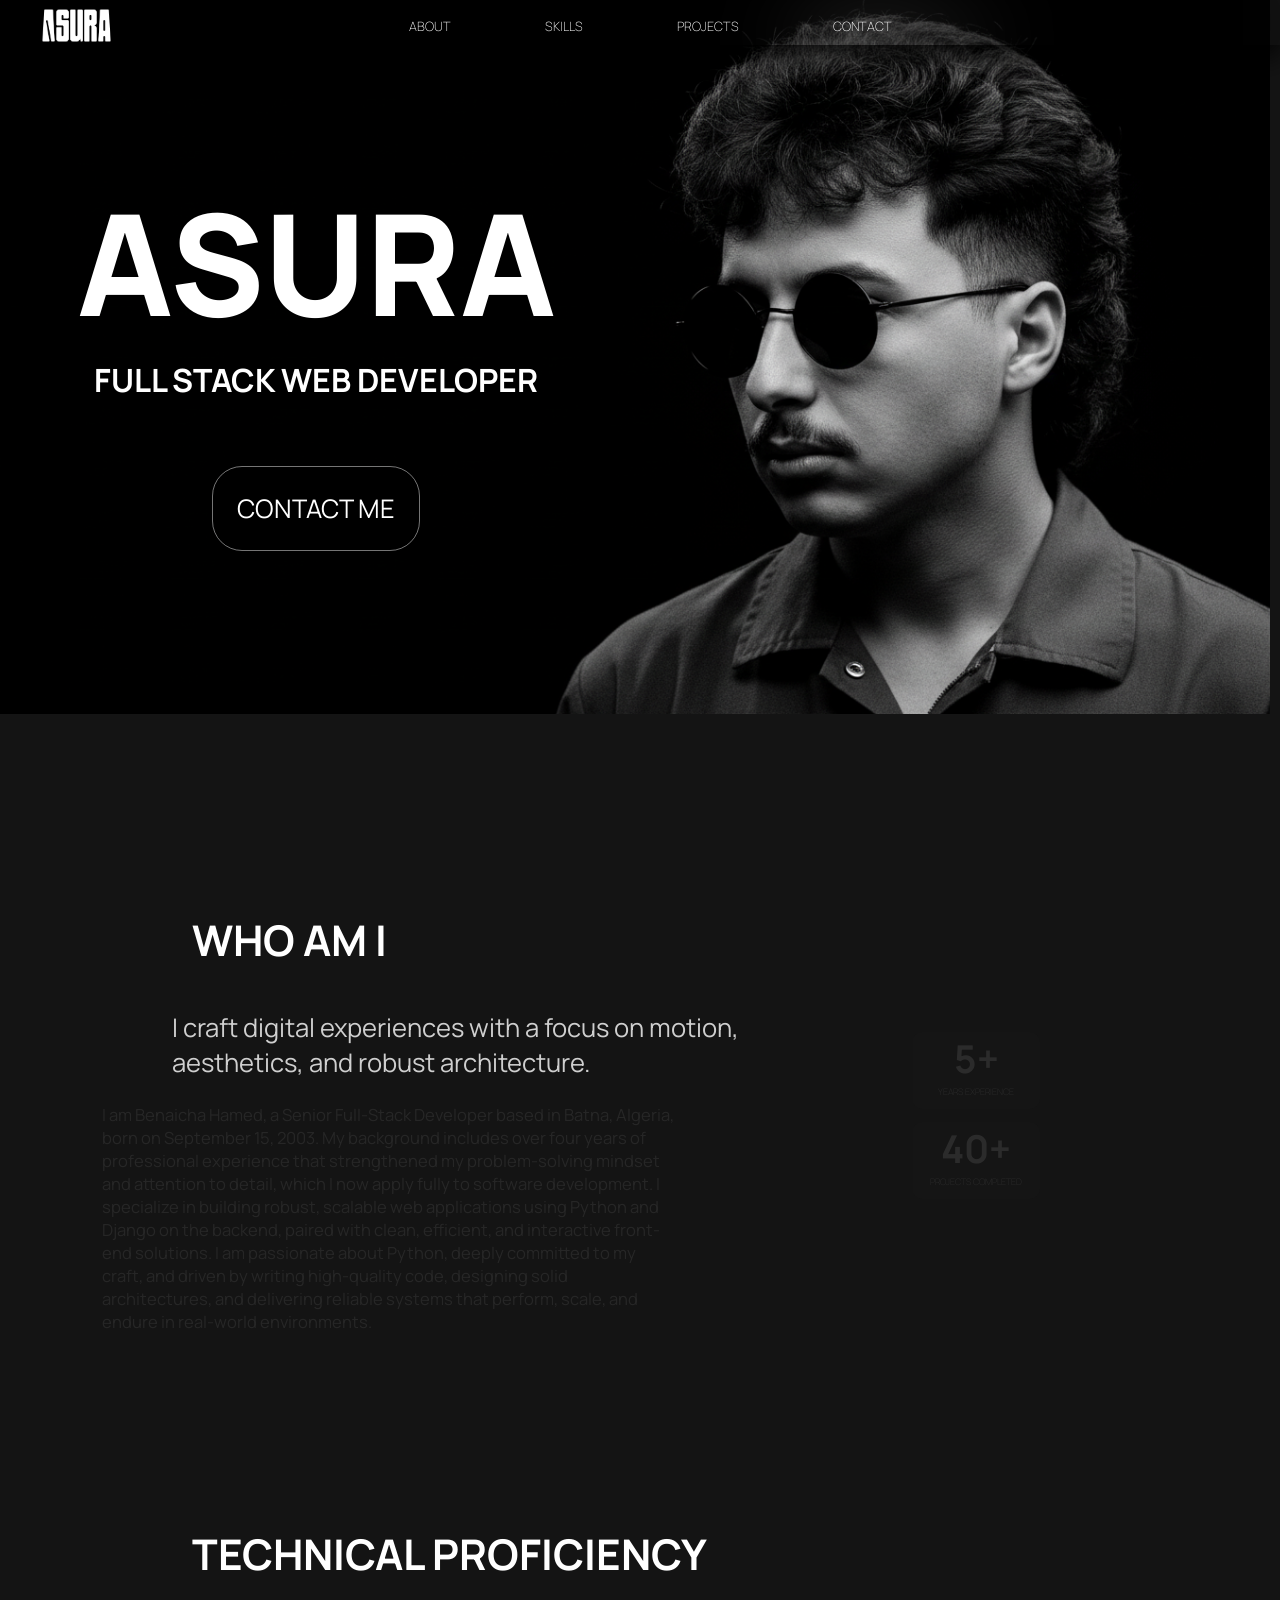
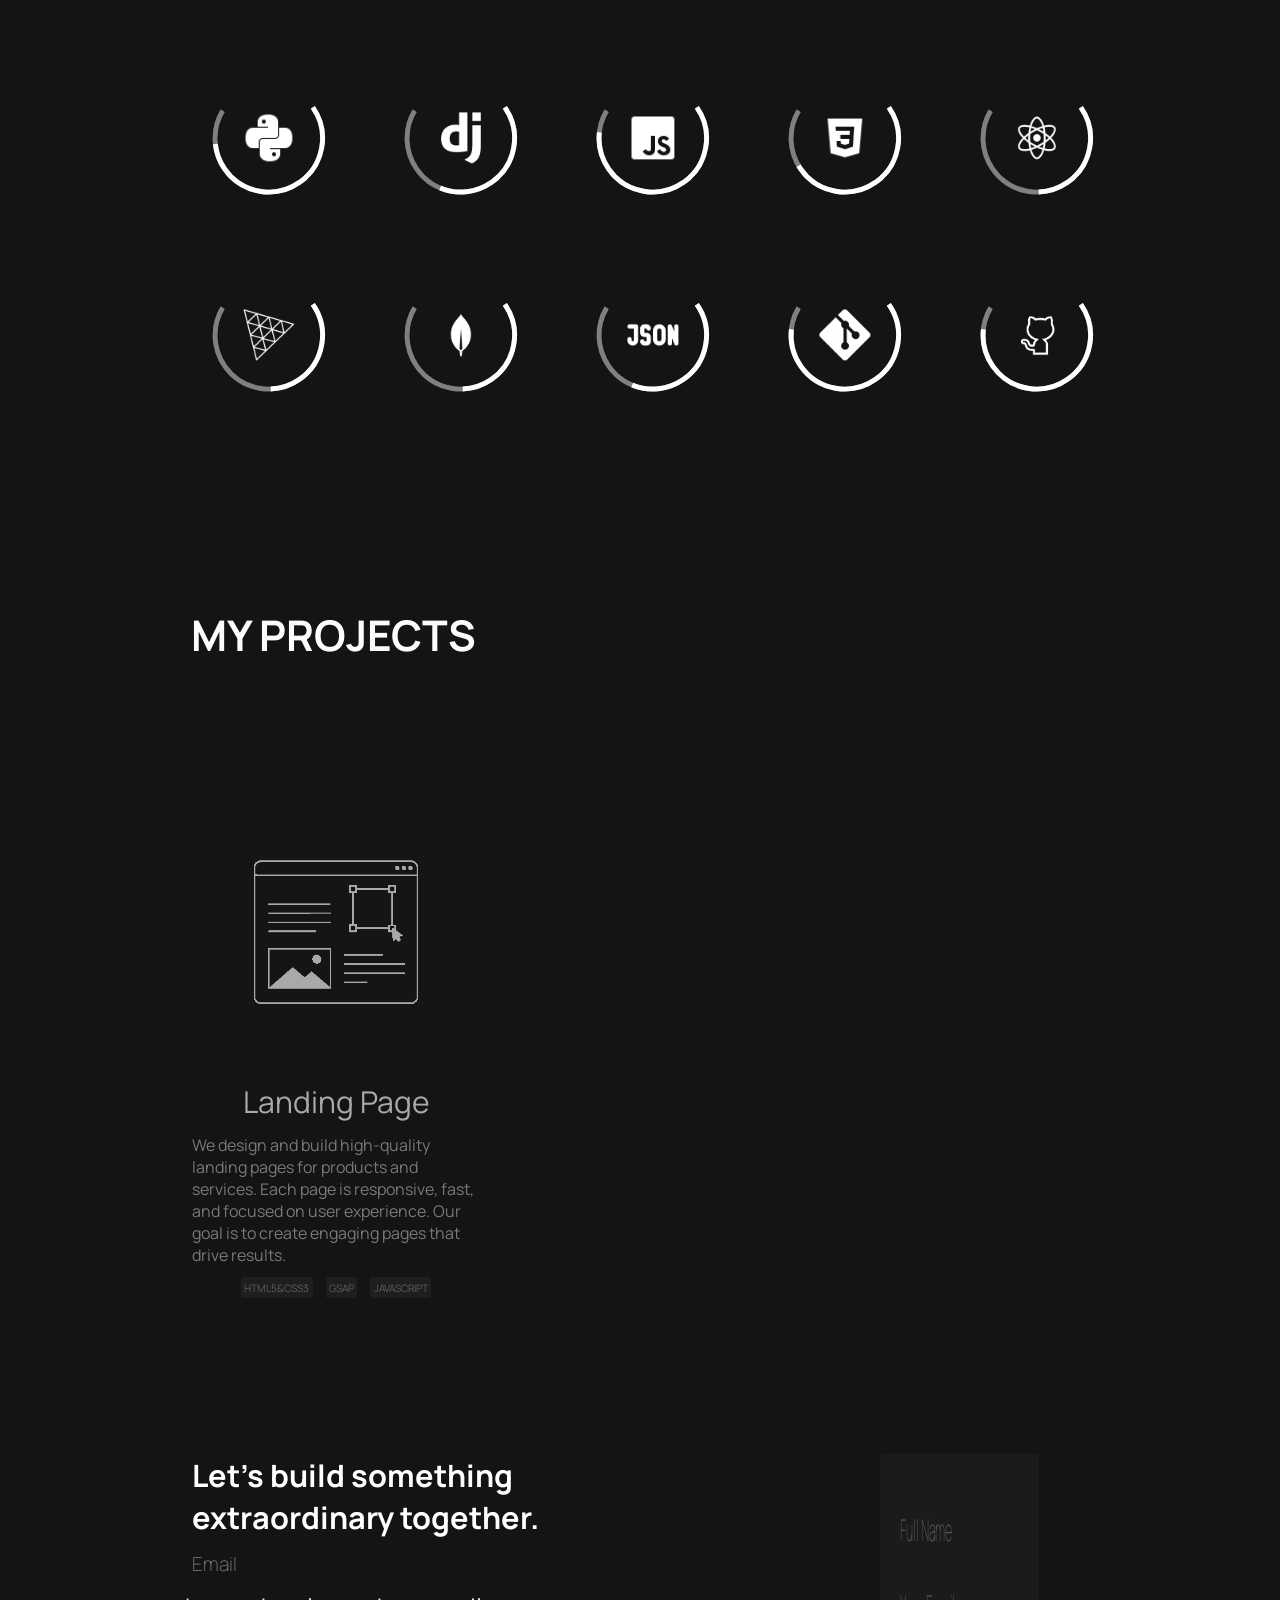
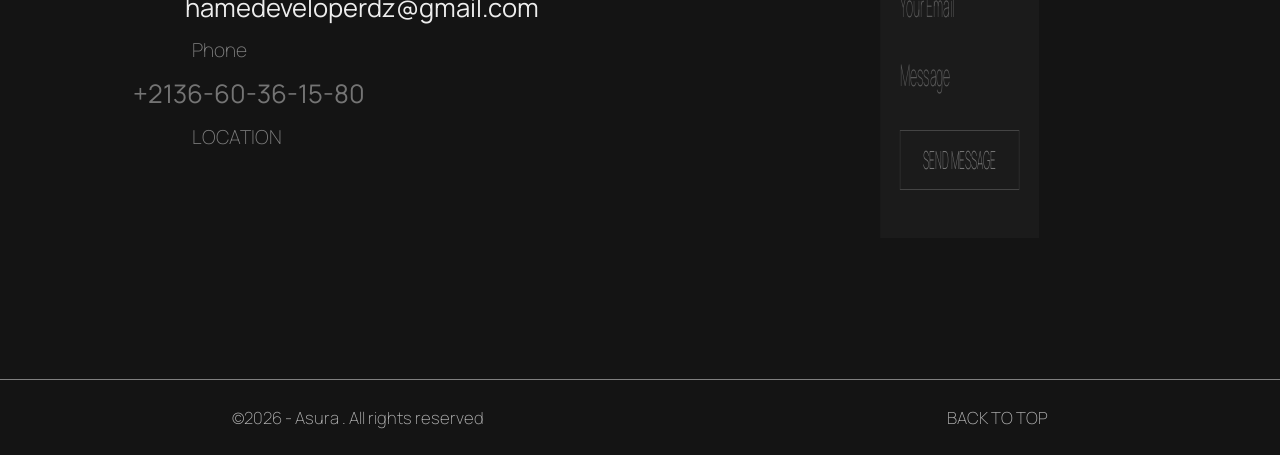
==== commit 1bbe9628: "arranging the images" ====
--- a/index.html
+++ b/index.html
@@ -16,8 +16,8 @@
 <body>
     <div class="noise"></div>
     <div id="navBar" class="navBar">
-        <img id="logo-white" class="logo" src="logo1.png" >
-        <img id="logo-red" class="logo hide" src="logo2.png" >
+        <img id="logo-white" class="logo" src="images/logo1.png" >
+        <img id="logo-red" class="logo hide" src="images/logo2.png" >
         <nav>
             <div>
                 <ul class="navLinks">
@@ -29,7 +29,7 @@
             </div>
         </nav>
         <div class="hamburger" id="hamburger">
-            <img src="menu.png" alt="menu">
+            <img src="images/menu.png" alt="menu">
         </div>
     </div>
     <div class="navBar-hamburger-filter hide"></div>
@@ -44,20 +44,20 @@
         </nav>
         <div class="social-media-hamburger">
             <div>
-                <img class="social-media-hamburger-img hide" src="github-red.png" alt="">
-                <img class="social-media-hamburger-img" src="github-white.png" alt="">
-            </div>
-            <div>
-                <img class="social-media-hamburger-img hide" src="linkedin-red.png" alt="">
-                <img class="social-media-hamburger-img" src="linkedin-white.png" alt="">
-            </div>
-            <div>
-                <img class="social-media-hamburger-img hide" src="instagram-red.png" alt="">
-                <img class="social-media-hamburger-img" src="instagram-white.png" alt="">
-            </div>
-            <div>
-                <img class="social-media-hamburger-img hide" src="tiktok-red.png" alt="">
-                <img class="social-media-hamburger-img" src="tiktok-white.png" alt="">
+                <img class="social-media-hamburger-img hide" src="images/github-red.png" alt="">
+                <img class="social-media-hamburger-img" src="images/github-white.png" alt="">
+            </div>
+            <div>
+                <img class="social-media-hamburger-img hide" src="images/linkedin-red.png" alt="">
+                <img class="social-media-hamburger-img" src="images/linkedin-white.png" alt="">
+            </div>
+            <div>
+                <img class="social-media-hamburger-img hide" src="images/instagram-red.png" alt="">
+                <img class="social-media-hamburger-img" src="images/instagram-white.png" alt="">
+            </div>
+            <div>
+                <img class="social-media-hamburger-img hide" src="images/tiktok-red.png" alt="">
+                <img class="social-media-hamburger-img" src="images/tiktok-white.png" alt="">
             </div>
         </div>
     </div>
@@ -72,8 +72,8 @@
             </div>  
         </div>
         <div class="container-hero-img">
-            <img id="hero-img-phone" class="hero-img-phone" src="hero-phone.png" alt="">    
-            <img id="hero-img" class="hero-img" src="hero1.png" alt="portfolio picture">
+            <img id="hero-img-phone" class="hero-img-phone" src="images/hero-phone.png" alt="">    
+            <img id="hero-img" class="hero-img" src="images/hero1.png" alt="portfolio picture">
         </div>
     </div>
     <div>
@@ -106,7 +106,7 @@
                         <circle cx="100" cy="100" r="70" class="svg-circle-fill python" transform="rotate(-35 100 100)"/>
                         <text id="svg-text-python" class="svg-text hide" x="100" y="105">85%</text>
                     </svg>
-                    <img id="svg-img-python" class="svg-img" src="python.png" alt="">
+                    <img id="svg-img-python" class="svg-img" src="images/python.png" alt="">
                 </div>
                 <div class="container-svg" id="container-svg-django">
                     <svg id="svg-django" class="svg" viewBox="0 0 200 200">
@@ -114,7 +114,7 @@
                         <circle cx="100" cy="100" r="70" class="svg-circle-fill django" transform="rotate(-35 100 100)"/>
                         <text id="svg-text-django" class="svg-text hide" x="100" y="105">60%</text>
                     </svg>
-                    <img id="svg-img-django" class="svg-img" src="django.png" alt="">
+                    <img id="svg-img-django" class="svg-img" src="images/django.png" alt="">
                 </div>
                 <div class="container-svg" id="container-svg-js">
                     <svg id="svg-js" class="svg" viewBox="0 0 200 200">
@@ -122,7 +122,7 @@
                         <circle cx="100" cy="100" r="70" class="svg-circle-fill js" transform="rotate(-35 100 100)"/>
                         <text id="svg-text-js" class="svg-text hide" x="100" y="105">90%</text>
                     </svg>
-                    <img id="svg-img-js" class="svg-img" src="js.png" alt="">
+                    <img id="svg-img-js" class="svg-img" src="images/js.png" alt="">
                 </div>
                 <div class="container-svg" id="container-svg-css">
                     <svg id="svg-css" class="svg" viewBox="0 0 200 200">
@@ -130,7 +130,7 @@
                         <circle cx="100" cy="100" r="70" class="svg-circle-fill css" transform="rotate(-35 100 100)"/>
                         <text id="svg-text-css" class="svg-text hide" x="100" y="105">75%</text>
                     </svg>
-                    <img id="svg-img-css" class="svg-img" src="css.png" alt="">
+                    <img id="svg-img-css" class="svg-img" src="images/css.png" alt="">
                 </div>
                 <div class="container-svg" id="container-svg-react">
                     <svg id="svg-react" class="svg" viewBox="0 0 200 200">
@@ -138,7 +138,7 @@
                         <circle cx="100" cy="100" r="70" class="svg-circle-fill react" transform="rotate(-35 100 100)"/>
                         <text id="svg-text-react" class="svg-text hide" x="100" y="105">50%</text>
                     </svg>
-                    <img id="svg-img-react" class="svg-img" src="react.png" alt="">
+                    <img id="svg-img-react" class="svg-img" src="images/react.png" alt="">
                 </div>
                 <div class="container-svg" id="container-svg-threejs">
                     <svg id="svg-threejs" class="svg" viewBox="0 0 200 200">
@@ -146,7 +146,7 @@
                         <circle cx="100" cy="100" r="70" class="svg-circle-fill threejs" transform="rotate(-35 100 100)"/>
                         <text id="svg-text-threejs" class="svg-text hide" x="100" y="105">50%</text>
                     </svg>
-                    <img id="svg-img-threejs" class="svg-img" src="threejs.png" alt="">
+                    <img id="svg-img-threejs" class="svg-img" src="images/threejs.png" alt="">
                 </div>
                 <div class="container-svg" id="container-svg-mongo">
                     <svg id="svg-mongo" class="svg" viewBox="0 0 200 200">
@@ -154,7 +154,7 @@
                         <circle cx="100" cy="100" r="70" class="svg-circle-fill mongo" transform="rotate(-35 100 100)"/>
                         <text id="svg-text-mongo" class="svg-text hide" x="100" y="105">50%</text>
                     </svg>
-                    <img id="svg-img-mongo" class="svg-img" src="mongo.png" alt="">
+                    <img id="svg-img-mongo" class="svg-img" src="images/mongo.png" alt="">
                 </div>
                 <div class="container-svg" id="container-svg-json">
                     <svg id="svg-json" class="svg" viewBox="0 0 200 200">
@@ -162,7 +162,7 @@
                         <circle cx="100" cy="100" r="70" class="svg-circle-fill json" transform="rotate(-35 100 100)"/>
                         <text id="svg-text-json" class="svg-text hide" x="100" y="105">60%</text>
                     </svg>
-                    <img id="svg-img-json" class="svg-img" src="json.png" alt="">
+                    <img id="svg-img-json" class="svg-img" src="images/json.png" alt="">
                 </div>
                 <div class="container-svg" id="container-svg-git">
                     <svg id="svg-git" class="svg" viewBox="0 0 200 200">
@@ -170,7 +170,7 @@
                         <circle cx="100" cy="100" r="70" class="svg-circle-fill git" transform="rotate(-35 100 100)"/>
                         <text id="svg-text-git" class="svg-text hide" x="100" y="105">90%</text>
                     </svg>
-                    <img id="svg-img-git" class="svg-img" src="git.png" alt="">
+                    <img id="svg-img-git" class="svg-img" src="images/git.png" alt="">
                 </div>
                 <div class="container-svg" id="container-svg-github">
                     <svg id="svg-github" class="svg" viewBox="0 0 200 200">
@@ -178,7 +178,7 @@
                         <circle cx="100" cy="100" r="70" class="svg-circle-fill github" transform="rotate(-35 100 100)"/>
                         <text id="svg-text-github" class="svg-text hide" x="100" y="105">90%</text>
                     </svg>
-                    <img id="svg-img-github" class="svg-img" src="github-white.png" alt="">
+                    <img id="svg-img-github" class="svg-img" src="images/github-white.png" alt="">
                 </div>            
             </div>
         </div>
@@ -188,7 +188,7 @@
                 <div id="container-project-1" class="container-project">
                     <div id="window-filter-1" class="project-window-filter hide"></div>
                     <div id="project-1-window" class="project-window hide">
-                        <img class="project-window-img" src="landingpage-back.png" alt="landing page">
+                        <img class="project-window-img" src="images/landingpage-back.png" alt="landing page">
                         <div class="project-window-text">
                             <p id="btn-x-1" class="x">X</p>
                             <p class="project-window-title">LANDINING PAGE</p>
@@ -212,7 +212,7 @@
                     </div>
                     <div id="projects-1" class="projects-1">
                         <div id="container-project-img-1" class="container-project-img">
-                            <img src="landingpage.png" alt="" class="project-img">
+                            <img src="images/landingpage.png" alt="" class="project-img">
                             <div id="filter1" class="hide"></div>
                             <p id="see-more1" class="hide">See more</p>
                         </div>
@@ -233,7 +233,7 @@
                 <div id="container-project-2" class="container-project">
                     <div id="window-filter-2" class="project-window-filter hide"></div>
                     <div id="project-2-window" class="project-window hide">
-                        <img class="project-window-img" src="dashboard-back.png" alt="landing page">
+                        <img class="project-window-img" src="images/dashboard-back.png" alt="landing page">
                         <div class="project-window-text">
                             <p id="btn-x-2" class="x">X</p>
                             <p class="project-window-title">DASHBOARD</p>
@@ -257,7 +257,7 @@
                     </div>
                     <div id="projects-2" class="projects-2">
                         <div id="container-project-img-2" class="container-project-img">
-                            <img src="dashboard.png" alt="" class="project-img">
+                            <img src="images/dashboard.png" alt="" class="project-img">
                             <div id="filter2" class="hide"></div>
                             <p id="see-more2" class="hide">See more</p>
                         </div>
@@ -279,7 +279,7 @@
                 <div id="container-project-3" class="container-project">
                     <div id="window-filter-3" class="project-window-filter hide"></div>
                     <div id="project-3-window" class="project-window hide">
-                        <img class="project-window-img" src="portfolio-back.png" alt="landing page">
+                        <img class="project-window-img" src="images/portfolio-back.png" alt="landing page">
                         <div class="project-window-text">
                             <p id="btn-x-3" class="x">X</p>
                             <p class="project-window-title">PORTFOLIO</p>
@@ -303,7 +303,7 @@
                     </div>
                     <div id="projects-3" class="projects-3">
                         <div id="container-project-img-3" class="container-project-img">
-                            <img src="portfolio.png" alt="" class="project-img">
+                            <img src="images/portfolio.png" alt="" class="project-img">
                             <div id="filter3" class="hide"></div>
                             <p id="see-more3" class="hide">See more</p>
                         </div>
@@ -335,20 +335,20 @@
                 <p id="my-location" class="contact-info-content">BATNA , ALGERIA</p>
                 <div class="social-media">
                     <div id="github-social-media-icon" class="container-social-media-img">
-                        <img class="social-media-img" id="github-white" src="github-white.png" alt="github">
-                        <img class="hide" id="github-red" src="github-red.png" alt="github">
+                        <img class="social-media-img" id="github-white" src="images/github-white.png" alt="github">
+                        <img class="hide" id="github-red" src="images/github-red.png" alt="github">
                     </div>
                     <div id="linkedin-social-media-icon" class="container-social-media-img">
-                        <img class="social-media-img" id="linkedin-white" src="linkedin-white.png" alt="linkedin">
-                        <img class="hide" id="linkedin-red" src="linkedin-red.png" alt="linkedin">
+                        <img class="social-media-img" id="linkedin-white" src="images/linkedin-white.png" alt="linkedin">
+                        <img class="hide" id="linkedin-red" src="images/linkedin-red.png" alt="linkedin">
                     </div>
                     <div id="instagram-social-media-icon" class="container-social-media-img">
-                        <img class="social-media-img" id="instagram-white" src="instagram-white.png" alt="instagram">
-                        <img class="hide" id="instagram-red" src="instagram-red.png" alt="instagram">
+                        <img class="social-media-img" id="instagram-white" src="images/instagram-white.png" alt="instagram">
+                        <img class="hide" id="instagram-red" src="images/instagram-red.png" alt="instagram">
                     </div>
                     <div id="tiktok-social-media-icon" class="container-social-media-img">
-                        <img class="social-media-img" id="tiktok-white" src="tiktok-white.png" alt="tiktok">
-                        <img class="hide" id="tiktok-red" src="tiktok-red.png" alt="tiktok">
+                        <img class="social-media-img" id="tiktok-white" src="images/tiktok-white.png" alt="tiktok">
+                        <img class="hide" id="tiktok-red" src="images/tiktok-red.png" alt="tiktok">
                     </div>
                 </div>
             </div>
--- a/style.css
+++ b/style.css
@@ -30,7 +30,7 @@
     pointer-events: none;
     z-index: 9000;
     opacity: 0.05;
-    background-image: url(noise.jpg);
+    background-image: url(images/noise.jpg);
     background-repeat: repeat;
 }
 ul{
@@ -584,6 +584,9 @@
 }
 
 @media (max-width:440px){
+    html{
+        overflow-x: hidden;
+    }
     .navBar{
         height: 16vw;
     }
@@ -821,263 +824,3 @@
 
 }
 
-
-@media (max-width:770px ) and ( min-width:441px){
-    .navBar{
-        height: 16vw;
-    }
-    .navLinks{
-        display: none;
-    }
-    .hamburger {
-        display: block;
-        width: fit-content;
-    }
-    .hamburger img{
-        width: 11vw;
-    }
-    .logo{
-        width:19vw;
-    }
-    .navBar-hamburger-filter{
-        position: fixed;
-        top: 0;
-        left: 0;
-        z-index: 900;
-        width: 100%;
-        height: 100%;
-        background: transparent;
-        backdrop-filter: blur(10px);
-    }
-    .navBar-hamburger{
-        display: flex;
-        flex-direction: column;
-        position: fixed;
-        z-index: 9999;
-        top: 17vw;
-        right: 0;
-        background:transparent;
-        backdrop-filter: blur(40px);
-        width: 55vw;
-        height: 100%;
-        border-radius: 5px;
-        gap:40%
-    }
-    .navLinks-hamburger{
-        display: flex;
-        flex-direction: column;
-        align-items: center;
-        width: 100%;
-    }
-    .navLinks-hamburger li{
-        border-bottom:0.1px solid  #ffffff75;
-        padding-bottom: 6vw;
-        width: 100%;
-        text-align: center;
-        padding: 6vw;
-    }
-    .navLinks-hamburger li:hover{
-        background: var(--writing-1);
-    }
-    .social-media-hamburger{
-        display: flex;
-        flex-direction:row;
-        align-items: center;
-        gap: 7%;
-    }
-    .social-media-hamburger-img{
-        width: 9vw;
-    }
-    .hero-img{
-        display: none;
-    }
-    .hero-title{
-        top:145vw;
-        left: 50vw;
-        transform: translate(-50%,-50%);
-        text-align: center;
-    }
-    .hero-writing h1{
-        font-size: 17vw;
-    }
-    .hero-writing p{
-        font-size:4vw;
-    }
-    .btn-hero{
-        font-size: 7vw;
-    }
-    .hero-img-phone{
-        display: block;
-        width: 100%;
-        height: 175vw;
-    }
-    .container-hero-img{
-        position: relative;
-        width: 100%;
-    }
-    .container-hero-img::after {
-        content: '';
-        position: absolute;
-        inset: 0;
-        background: linear-gradient(to top, rgba(0,0,0,1) 0%,rgba(0,0,0,1) 20%, transparent 80%);
-    }
-    .go-back{
-    bottom: 2vw;
-    left: 50vw;
-    width: 30vw;
-    transform: translate(-50%, -50%);
-    height: 10.5vw;
-    font-size: 8vw;
-    }
-    .about{
-        display: flex;
-        flex-direction: column;
-        gap: 10vw;
-        margin-left: 0;
-    }
-    .about-title ,.skills-title, .projects-title {
-        font-size: 12vw;
-    }
-    .container-who{
-        width: 90vw;
-        margin-right: 0;
-        text-align: center;
-    }
-    .container-who p:nth-child(2){
-        font-size: 6vw;
-    }
-    .container-who p:nth-child(3){
-        font-size: 4.5vw;
-    }
-    .container-exp{
-        display: flex;
-        flex-direction: row;
-        gap: 10%;
-    }
-    .container-exp-5y , .container-exp-40p{
-        width: 40vw;
-        height: 20vw;
-    }
-    .container-exp-5y p:nth-child(1) , .container-exp-40p p:nth-child(1){
-        font-size: 10vw;
-    }
-    .container-exp-5y p:nth-child(2) , .container-exp-40p p:nth-child(2){
-        font-size: 3vw;
-    }
-    .skills{
-        margin-left: 0;
-        padding-left: 0;
-        align-items: center;
-        text-align: center;
-        width: 100%;
-    }
-    .container-skills{
-        grid-template-columns: repeat(2,42vw);
-    }
-    .svg-img{
-        width: 20vw;
-    }
-    .svg-text{
-        font-size: 7vw;
-    }
-    .svg-circle-main{
-        stroke-width: 2vw;
-    }
-    .svg-circle-fill{
-        stroke-width: 2vw;
-    }
-    .projects{
-        margin-left: 0;
-        align-items: center;
-        text-align: center;
-        margin-top: 50vw;
-        padding: 0;
-        width: 100%;
-    }
-    .projects-1 , .projects-2 , .projects-3{
-        width: 100%;
-    }
-    .container-projects{
-        grid-template-columns: repeat(1, 90vw);
-        text-align: center;
-        margin: 0 auto;
-        gap: 20vw;
-        width: 90vw;
-    }
-    .container-project-img{
-    width: 90vw;
-    height: 90vw;
-    }
-    .projects-containers-skills{
-    font-size: 3vw;
-    gap: 4vw;
-    }
-    .contact{
-        flex-direction: column;
-        margin-right: 0;
-        margin-left: 0;
-        align-items: center;
-        margin-top: 40vw;
-    }
-    .contact-info{
-        text-align: center;
-        align-items: center;
-        gap: 6vw;
-    }
-    .contact-info-me{
-        font-size: 10vw;
-        margin-bottom: 10vw;
-    }
-    .contact-info-title{
-        font-size: 5vw;
-    }
-    .contact-info-content{
-        font-size: 6vw;
-    }
-    .social-media{
-        gap: 10vw;
-    }
-    .social-media-img{
-        width: 10vw;
-        margin-top: 7vw;
-    }
-    .contact-form{
-    width: 90vw;
-    height: 90vw;
-    margin-top: 40vw;
-    }
-    .contact-form input::placeholder , .contact-form textarea::placeholder , .contact-form input , .contact-form textarea{
-        font-size: 5vw;
-    }
-    .footer-data{
-        flex-direction: column;
-        text-align: center;
-        height: 40vw;
-    }
-    .footer-data p{
-        font-size: 6vw;
-    }
-
-}
-
-
-
-
-
-
-
-
-
-
-
-
-
-
-
-
-
-
-
-
-
-
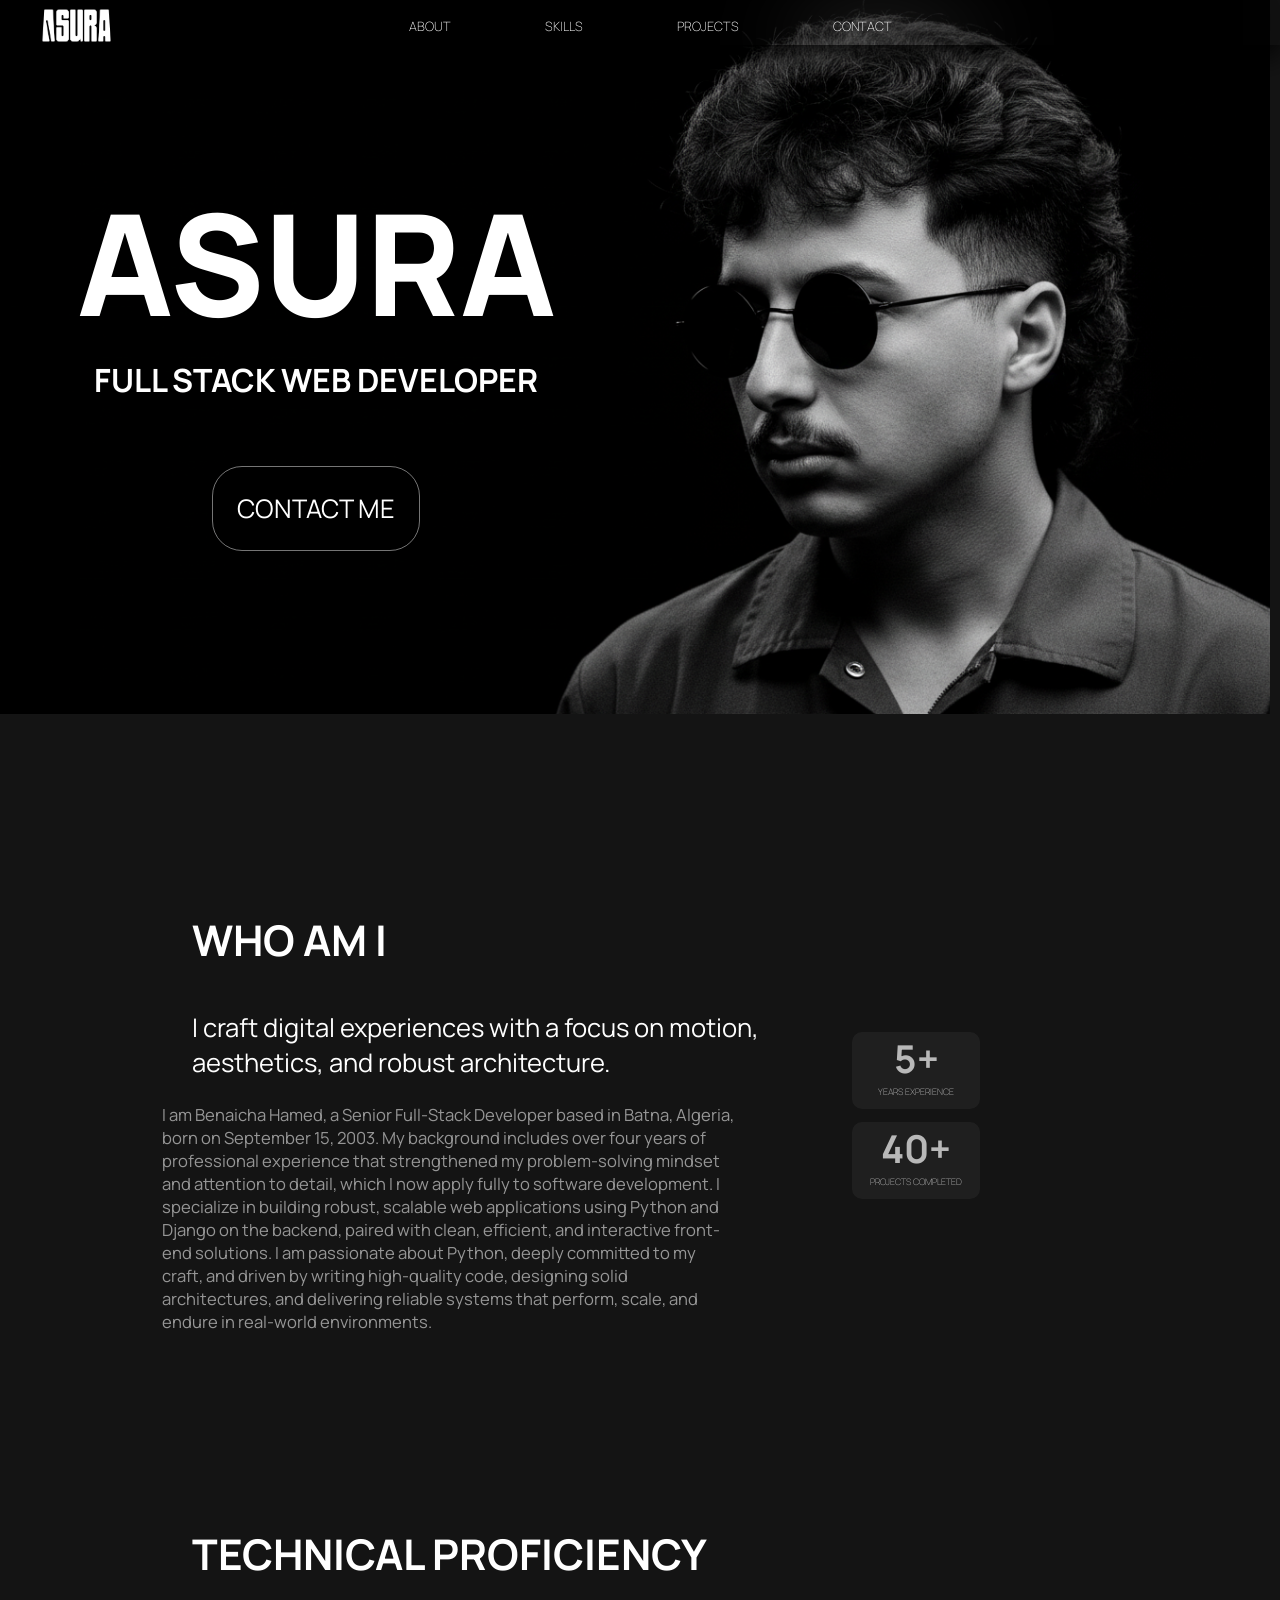
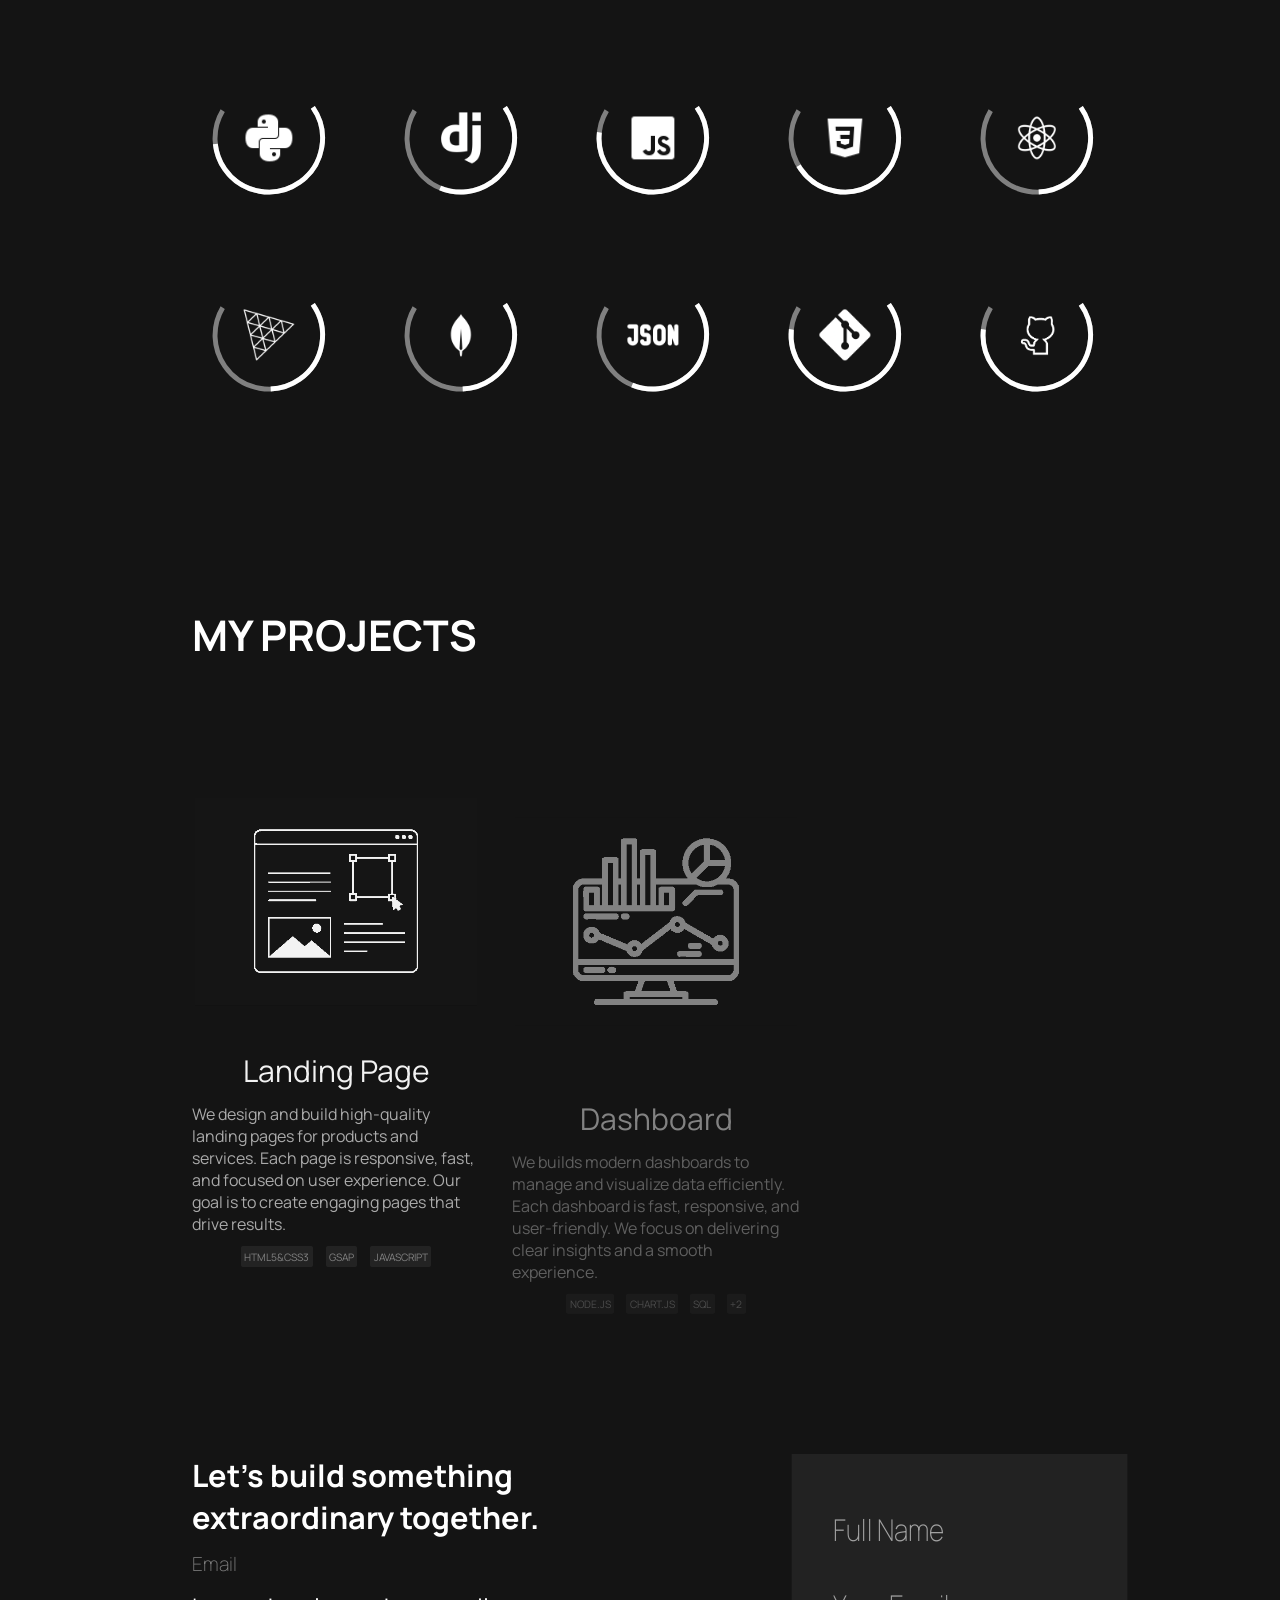
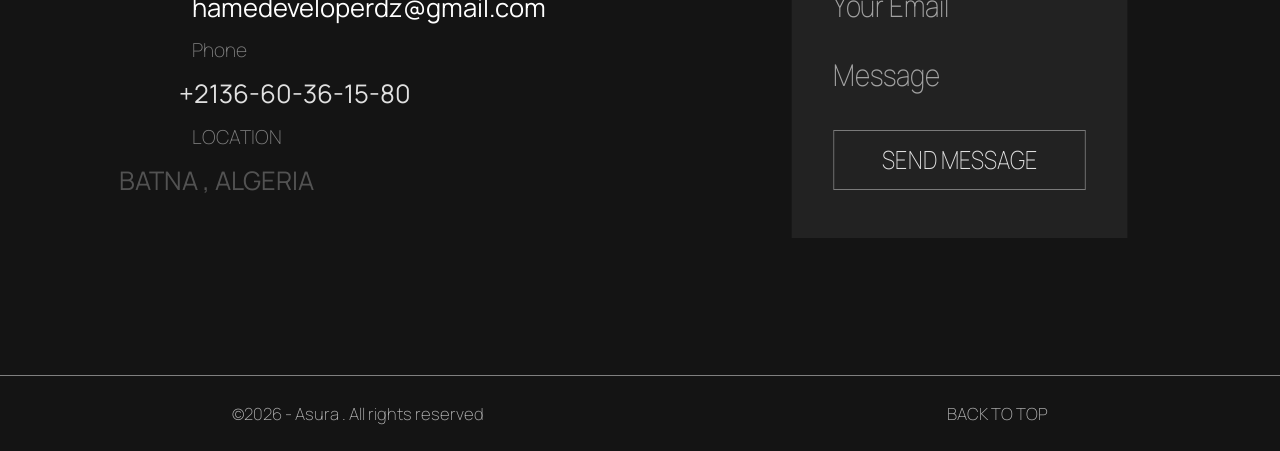
==== commit 1e3c08cc: "style shits modifications" ====
--- a/index.html
+++ b/index.html
@@ -32,14 +32,14 @@
             <img src="images/menu.png" alt="menu">
         </div>
     </div>
-    <div class="navBar-hamburger-filter hide"></div>
-    <div class="navBar-hamburger hide">
+    <div id="navBar-hamburger-filter" class="hide"></div>
+    <div id="navBar-hamburger" class="hide">
         <nav>
             <ul class="navLinks-hamburger">
-                <li>ABOUT</li>
-                <li>SKILLS</li>
-                <li>PROJECTS</li>
-                <li>CONTACT</li>
+                <li id="about-hamburger">ABOUT</li>
+                <li id="skills-hamburger">SKILLS</li>
+                <li id="projects-hamburger">PROJECTS</li>
+                <li id="contact-hamburger">CONTACT</li>
             </ul>
         </nav>
         <div class="social-media-hamburger">
@@ -67,8 +67,8 @@
                 <h1>ASURA</h1>
                 <p>FULL STACK WEB DEVELOPER</p>
             </div>
-            <div class="btn-hero">
-                    <p>CONTACT ME</p>
+            <div id="btn-hero" class="btn-hero">
+                <p>CONTACT ME</p>
             </div>  
         </div>
         <div class="container-hero-img">
@@ -77,7 +77,7 @@
         </div>
     </div>
     <div>
-        <button id="btn-go-back" class="go-back hide">↑</button>
+        <button id="btn-go-back" class="hide">↑</button>
     </div>
     <div class="content">
         <div id="about" class="about">
@@ -217,7 +217,7 @@
                             <p id="see-more1" class="hide">See more</p>
                         </div>
                         <div class="container-project-infos">
-                            <p class="projects-containers-title">Landing Page</p>
+                            <p id="projects-containers-title-1" class="projects-containers-title">Landing Page</p>
                             <p class="projects-containers-text">We design and build high-quality landing pages for products and services.
                                 Each page is responsive, fast, and focused on user experience.
                                 Our goal is to create engaging pages that drive results.
@@ -262,7 +262,7 @@
                             <p id="see-more2" class="hide">See more</p>
                         </div>
                         <div class="container-project-infos">
-                            <p class="projects-containers-title">Dashboard</p>
+                            <p id="projects-containers-title-2" class="projects-containers-title">Dashboard</p>
                             <p class="projects-containers-text">We builds modern dashboards to manage and visualize data efficiently.
                                 Each dashboard is fast, responsive, and user-friendly.
                                 We focus on delivering clear insights and a smooth experience.
@@ -308,7 +308,7 @@
                             <p id="see-more3" class="hide">See more</p>
                         </div>
                         <div class="container-project-infos">
-                            <p class="projects-containers-title">Portfolio</p>
+                            <p id="projects-containers-title-3" class="projects-containers-title">Portfolio</p>
                             <p class="projects-containers-text">We create professional portfolio websites to showcase skills and projects effectively.
                                 Each portfolio is responsive, modern, and easy to navigate.
                                 Our goal is to highlight your work with clarity and impact.
@@ -366,7 +366,7 @@
     <footer>
         <div class="footer-data">
             <p>©2026 - Asura . All rights reserved</p>
-            <p><a href="#hero">BACK TO TOP</a></p>
+            <p id="footer-btn">BACK TO TOP</p>
         </div>
         <script type="module" src="main.js"></script>
     </footer>
--- a/style.css
+++ b/style.css
@@ -311,6 +311,9 @@
 }
 .container-project-img:hover{
     cursor: pointer;
+    
+}
+.red-shadow{
     box-shadow: 1px 1px 10px red;
 }
 .filter{
@@ -558,7 +561,7 @@
     cursor: pointer;
 }
 .social-media-img{
-    width: 2.8vw;
+    width: 100%;
     opacity: 0.8;
 }
 .footer-data{
@@ -640,8 +643,11 @@
         text-align: center;
         padding: 6vw;
     }
-    .navLinks-hamburger li:hover{
-        background: var(--writing-1);
+    .red{
+        background: var(--writing-1) !important; 
+    }
+    .red-color{
+        color:var(--writing-1) !important ;
     }
     .social-media-hamburger{
         display: flex;
@@ -669,6 +675,9 @@
     }
     .btn-hero{
         font-size: 7vw;
+    }
+    .btn-hero:hover{
+        background: transparent;
     }
     .hero-img-phone{
         display: block;
@@ -693,6 +702,10 @@
     height: 10.5vw;
     font-size: 8vw;
     }
+    .go-back:hover{
+        background: #acacac3b;
+        color:var(--writing-2)
+    }
     .about{
         display: flex;
         flex-direction: column;
@@ -768,6 +781,9 @@
         gap: 20vw;
         width: 90vw;
     }
+    .projects-containers-title:hover{
+        color: var(--writing-2);
+    }
     .container-project-img{
     width: 90vw;
     height: 90vw;
@@ -798,11 +814,14 @@
     .contact-info-content{
         font-size: 6vw;
     }
+    .contact-info-content-link:hover{
+    color: var(--writing-2);
+    }
     .social-media{
-        gap: 10vw;
+        grid-template-columns: repeat(4,10vw);
+        gap: 6vw;
     }
     .social-media-img{
-        width: 10vw;
         margin-top: 7vw;
     }
     .contact-form{
@@ -821,6 +840,9 @@
     .footer-data p{
         font-size: 6vw;
     }
+    .footer-data p:nth-child(2):hover{
+    color: var(--writing-2);
+    }
 
 }
 
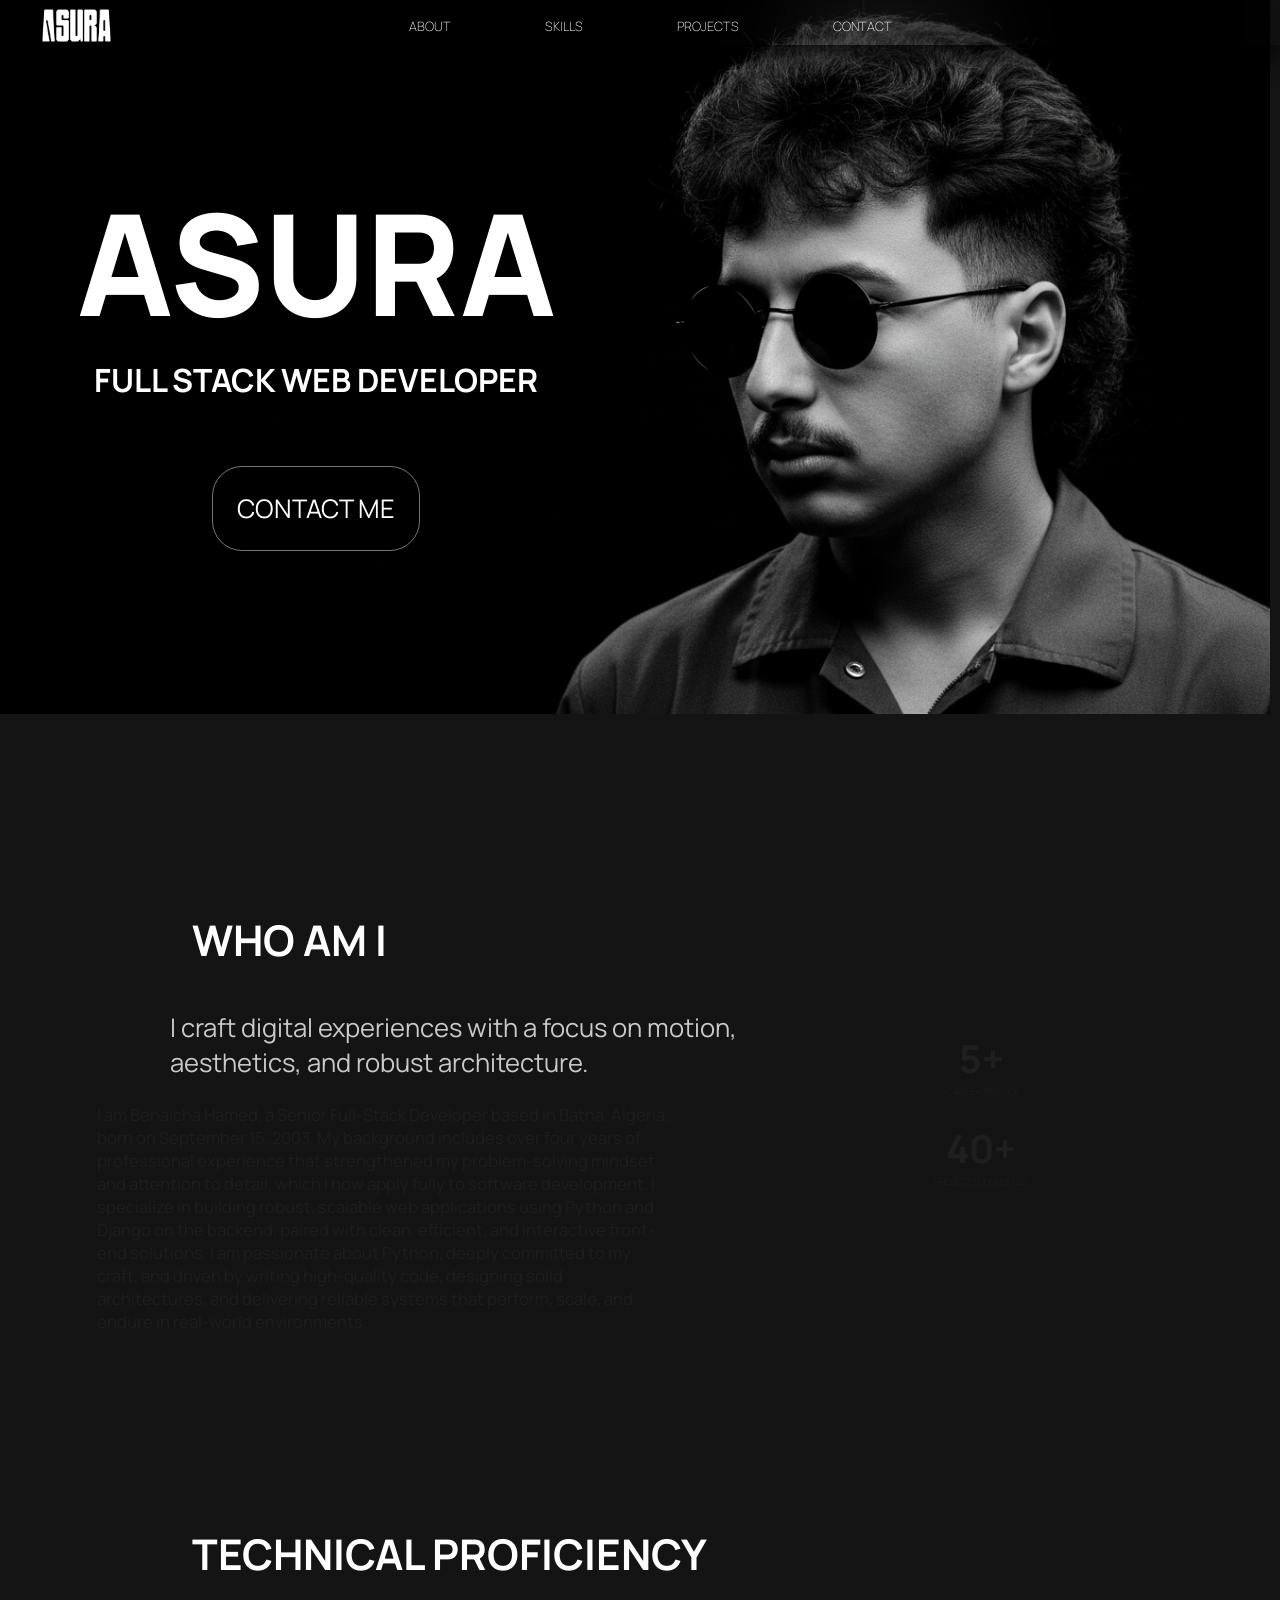
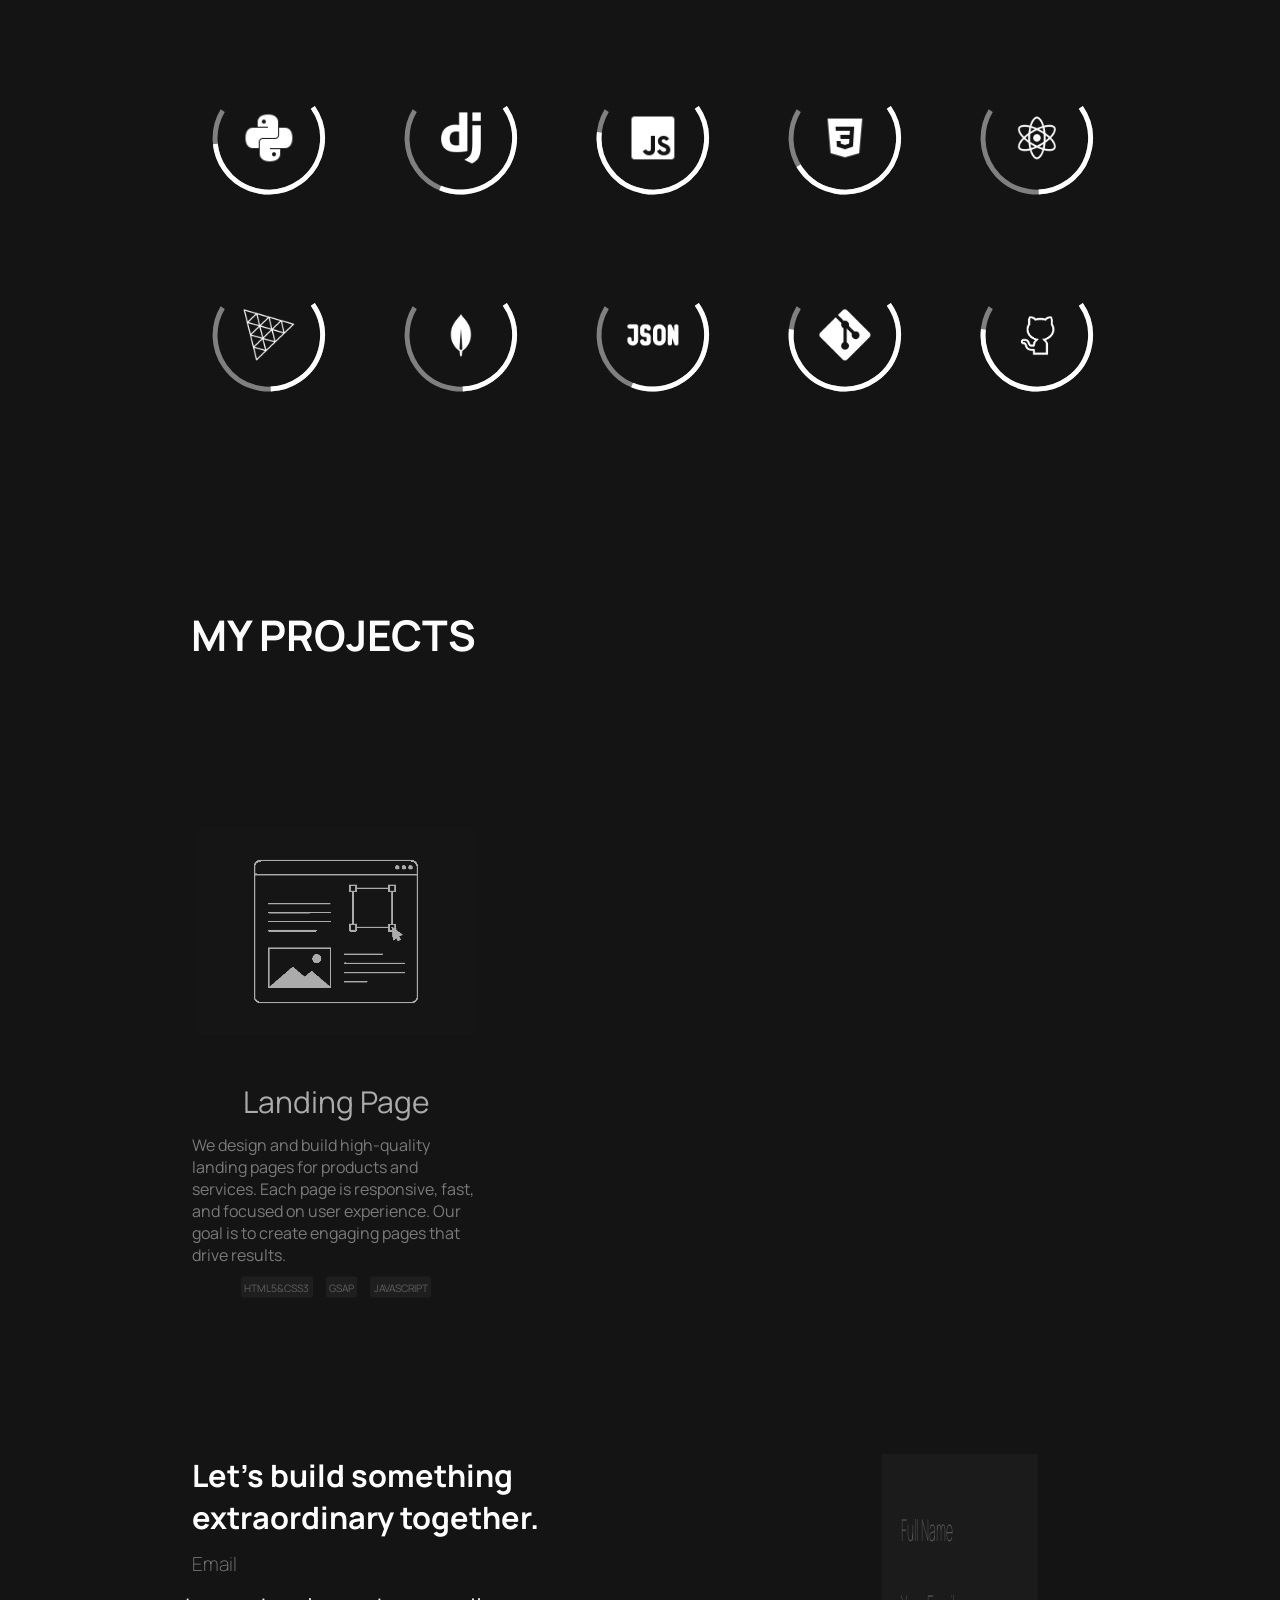
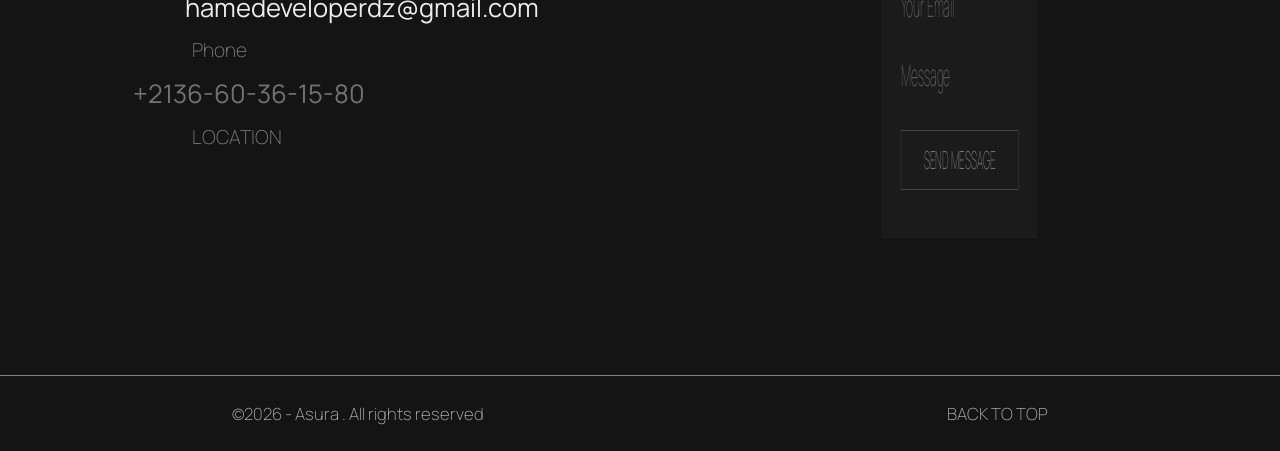
==== commit 3c01983a: "js modifications" ====
--- a/index.html
+++ b/index.html
@@ -29,7 +29,8 @@
             </div>
         </nav>
         <div class="hamburger" id="hamburger">
-            <img src="images/menu.png" alt="menu">
+            <img id="hamburger-img-menu" src="images/menu.png" alt="menu">
+            <img style="width: 7vw;" id="hamburger-img-x" class="hide"  src="images/x.png" alt="x menu">
         </div>
     </div>
     <div id="navBar-hamburger-filter" class="hide"></div>
@@ -43,21 +44,21 @@
             </ul>
         </nav>
         <div class="social-media-hamburger">
-            <div>
-                <img class="social-media-hamburger-img hide" src="images/github-red.png" alt="">
-                <img class="social-media-hamburger-img" src="images/github-white.png" alt="">
-            </div>
-            <div>
-                <img class="social-media-hamburger-img hide" src="images/linkedin-red.png" alt="">
-                <img class="social-media-hamburger-img" src="images/linkedin-white.png" alt="">
-            </div>
-            <div>
-                <img class="social-media-hamburger-img hide" src="images/instagram-red.png" alt="">
-                <img class="social-media-hamburger-img" src="images/instagram-white.png" alt="">
-            </div>
-            <div>
-                <img class="social-media-hamburger-img hide" src="images/tiktok-red.png" alt="">
-                <img class="social-media-hamburger-img" src="images/tiktok-white.png" alt="">
+            <div id="github-hamburger">
+                <img id="githubR-hamburger" class="hide" src="images/github-red.png" alt="">
+                <img id="githubW-hamburger" class="social-media-hamburger-img" src="images/github-white.png" alt="">
+            </div>
+            <div id="linkedin-hamburger">
+                <img id="linkedinR-hamburger" class="hide" src="images/linkedin-red.png" alt="">
+                <img id="linkedinW-hamburger" class="social-media-hamburger-img" src="images/linkedin-white.png" alt="">
+            </div>
+            <div id="instagram-hamburger">
+                <img id="instagramR-hamburger" class="hide" src="images/instagram-red.png" alt="">
+                <img id="instagramW-hamburger" class="social-media-hamburger-img" src="images/instagram-white.png" alt="">
+            </div>
+            <div id="tiktok-hamburger">
+                <img id="tiktokR-hamburger" class="hide" src="images/tiktok-red.png" alt="">
+                <img id="tiktokW-hamburger" class="social-media-hamburger-img" src="images/tiktok-white.png" alt="">
             </div>
         </div>
     </div>
--- a/style.css
+++ b/style.css
@@ -597,11 +597,18 @@
         display: none;
     }
     .hamburger {
-        display: block;
-        width: fit-content;
+        display: flex;
+        justify-content: center;
+        align-items: center;  
+        width: 12vw;
+        height: 12vw;
+        border: 1px solid #ffffff38;
+        border-radius: 5px;
+        text-align: center;
+        padding:1% 0.5%;
     }
     .hamburger img{
-        width: 11vw;
+        width: 9vw;
     }
     .logo{
         width:19vw;
@@ -653,10 +660,12 @@
         display: flex;
         flex-direction:row;
         align-items: center;
+        width: 100%;
         gap: 7%;
+        text-align: center;
     }
     .social-media-hamburger-img{
-        width: 9vw;
+        width: 70%;
     }
     .hero-img{
         display: none;
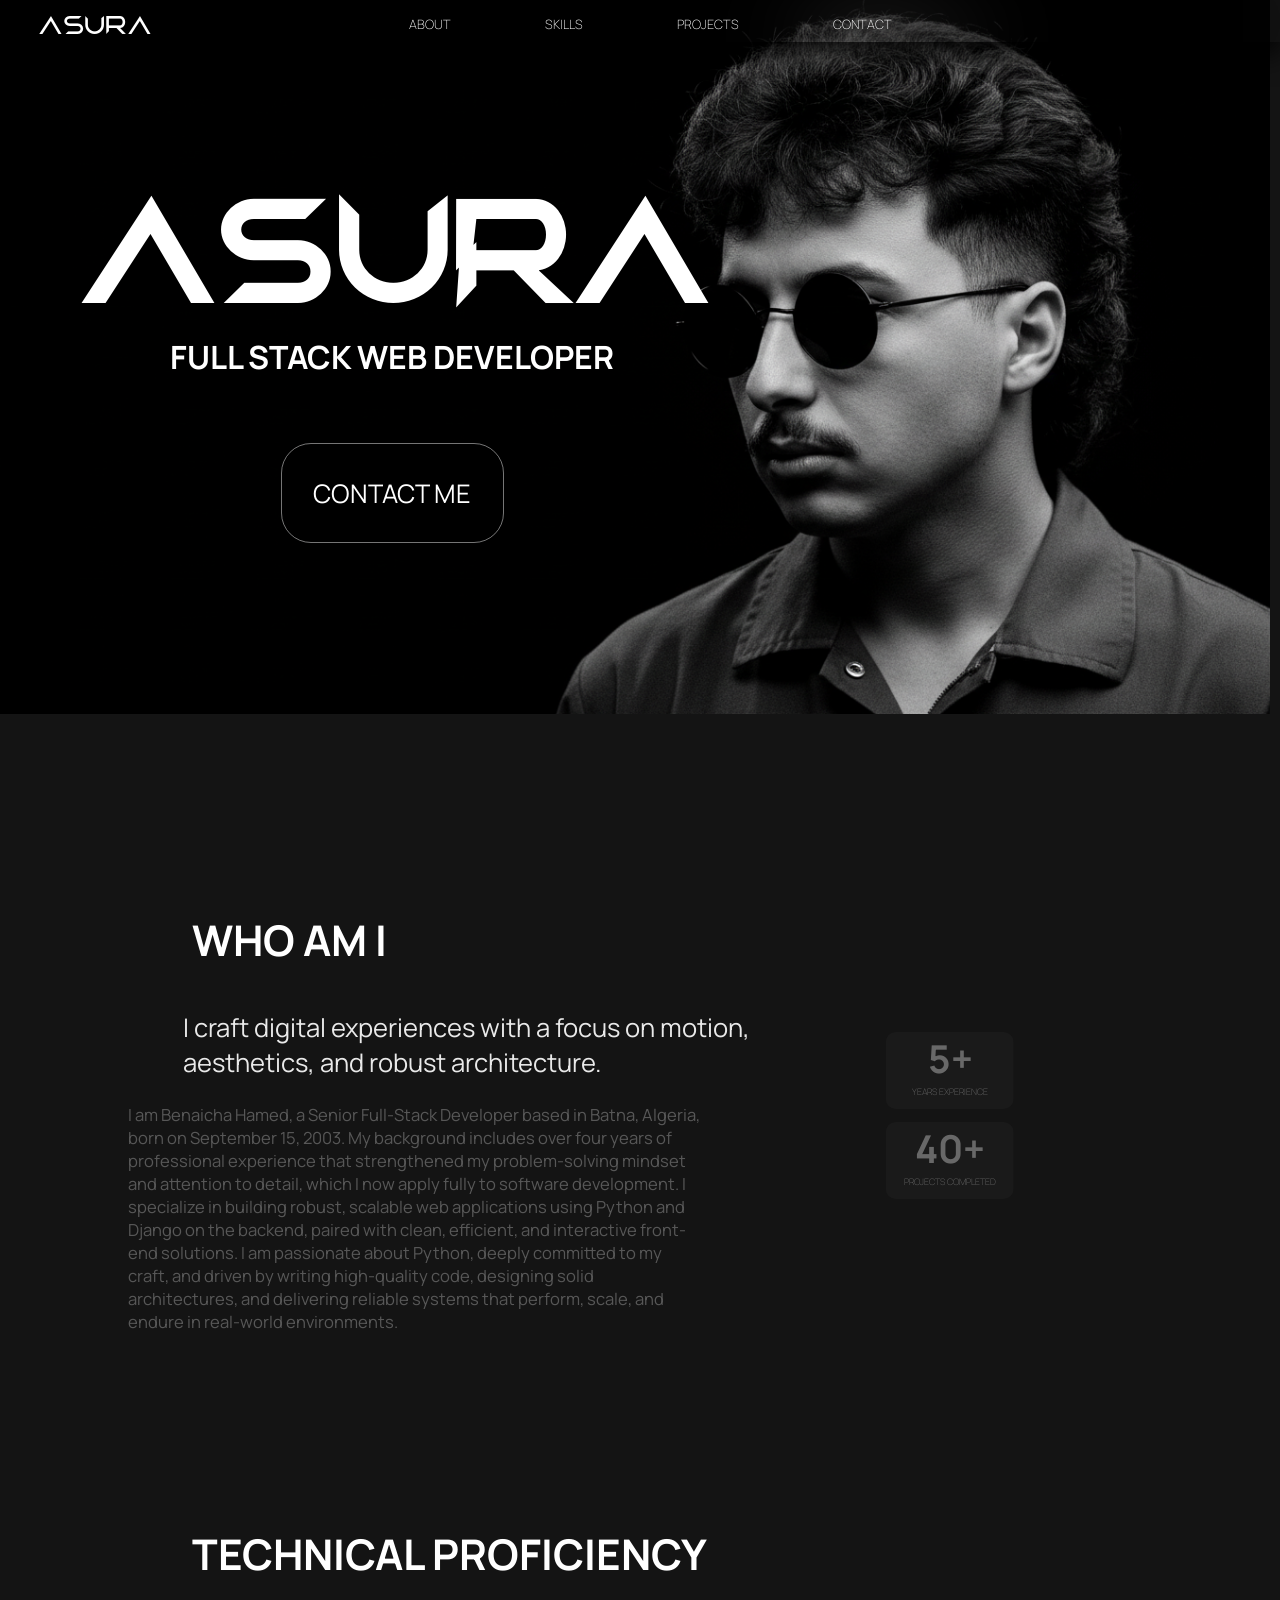
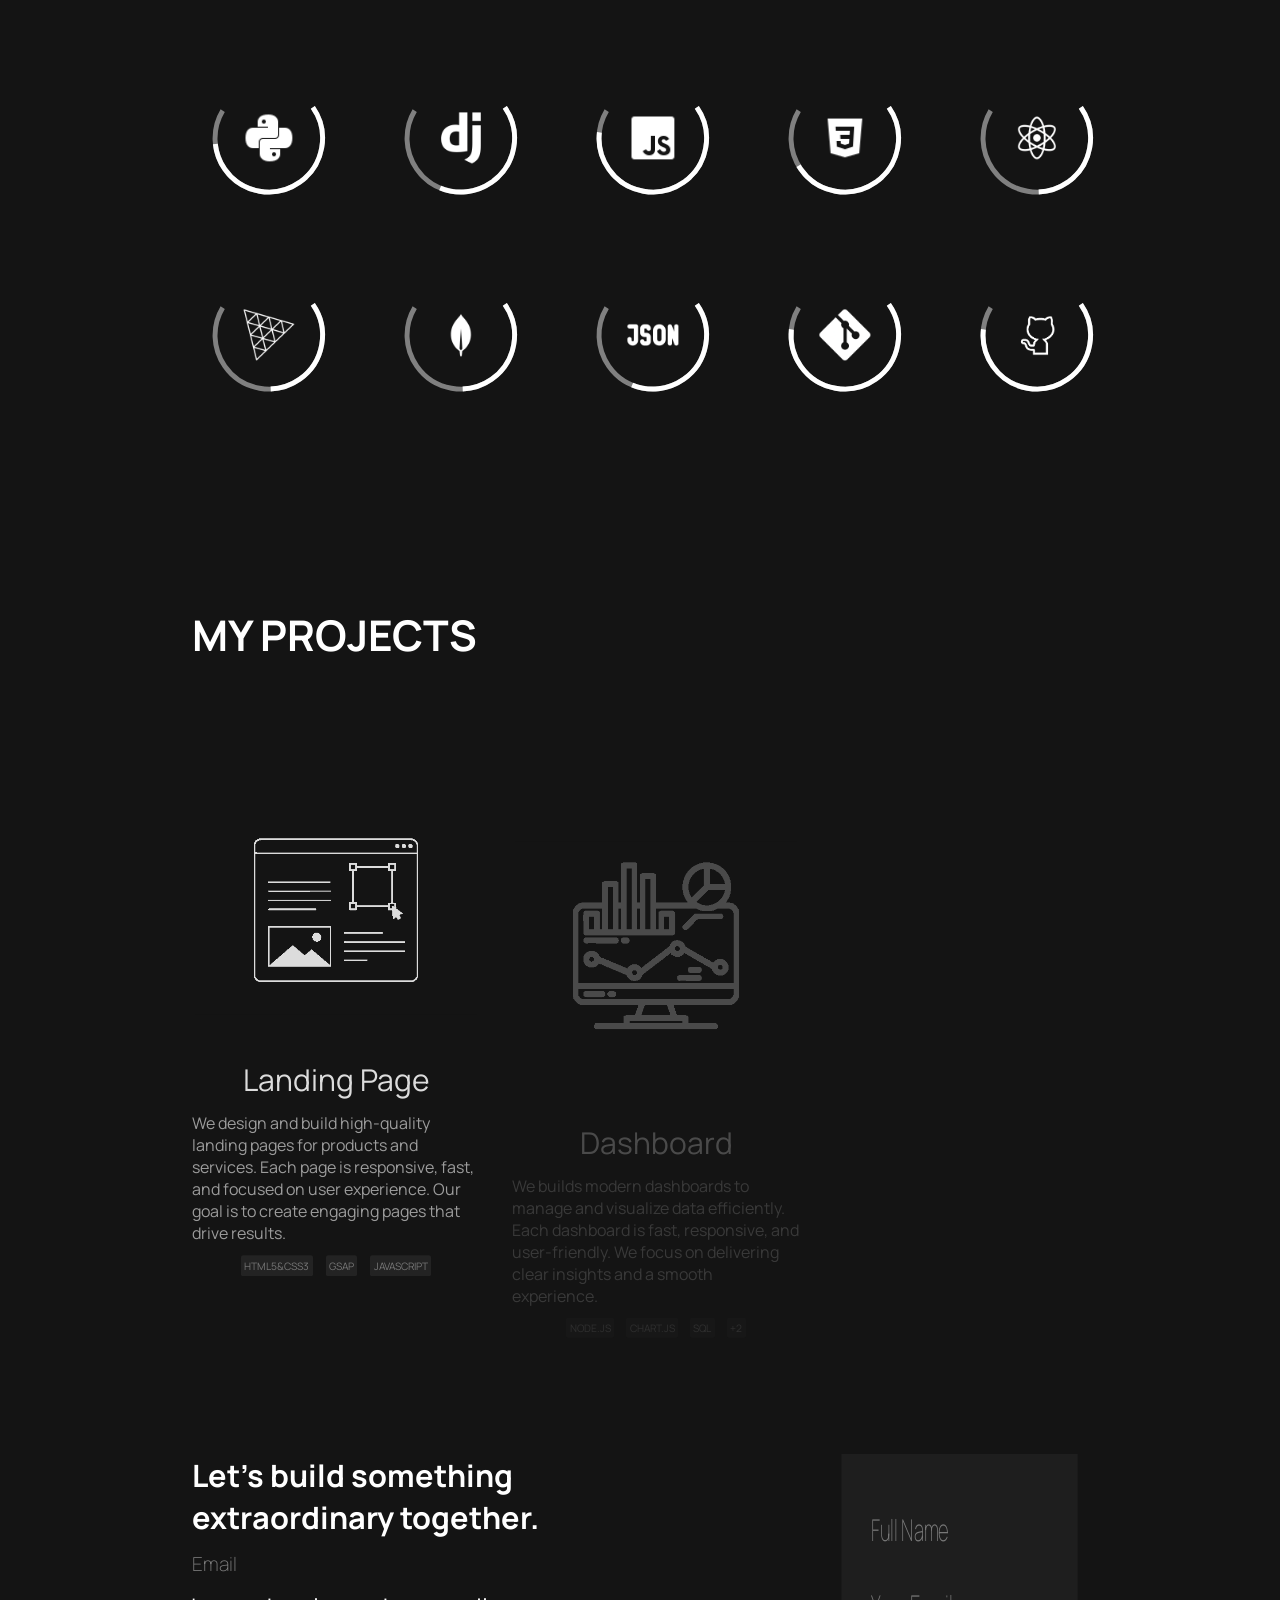
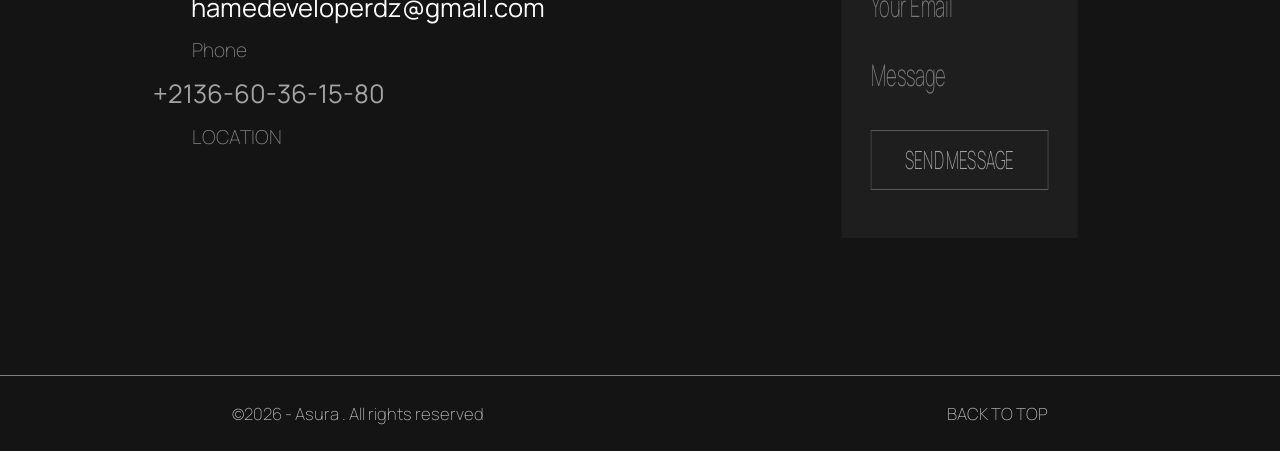
==== commit a2fae976: "changing logo" ====
--- a/index.html
+++ b/index.html
@@ -16,8 +16,7 @@
 <body>
     <div class="noise"></div>
     <div id="navBar" class="navBar">
-        <img id="logo-white" class="logo" src="images/logo1.png" >
-        <img id="logo-red" class="logo hide" src="images/logo2.png" >
+        <p id="logo" class="logo">ASURA</p>
         <nav>
             <div>
                 <ul class="navLinks">
--- a/style.css
+++ b/style.css
@@ -1,4 +1,13 @@
-@import url('https://fonts.googleapis.com/css2?family=Manrope:wght@200..800&display=swap');
+
+@font-face {
+    font-family: 'Deltha';
+    src: url('fonts/Deltha.otf') format('opentype'),
+        url('fonts/Deltha.ttf') format('truetype'),
+}
+@font-face {
+    font-family:'Manrope';
+    src: url('fonts/Manrope.ttf') format('truetype')
+}
 :root{
     --font: 'Manrope', sans-serif;
     --background-color: #141414;
@@ -83,7 +92,12 @@
     box-shadow:1px 10px 30px black;
 }
 .logo{
-    width: 6vw;
+    font-size: 2vw;
+    font-family: 'Deltha' , sans-serif;
+}
+.logo:hover{
+    color: var(--writing-1);
+    cursor: pointer;
 }
 .navLinks {
     display: flex;
@@ -151,6 +165,7 @@
 .hero-writing h1{
     font-size: 11vw;
     font-weight: bolder;
+    font-family: 'Deltha' , sans-serif ;
 }
 .hero-writing p{
     font-size:2.5vw;
@@ -611,7 +626,10 @@
         width: 9vw;
     }
     .logo{
-        width:19vw;
+        font-size: 9vw;
+    }
+    .logo:hover{
+        color: var(--writing-2);
     }
     .navBar-hamburger-filter{
         position: fixed;
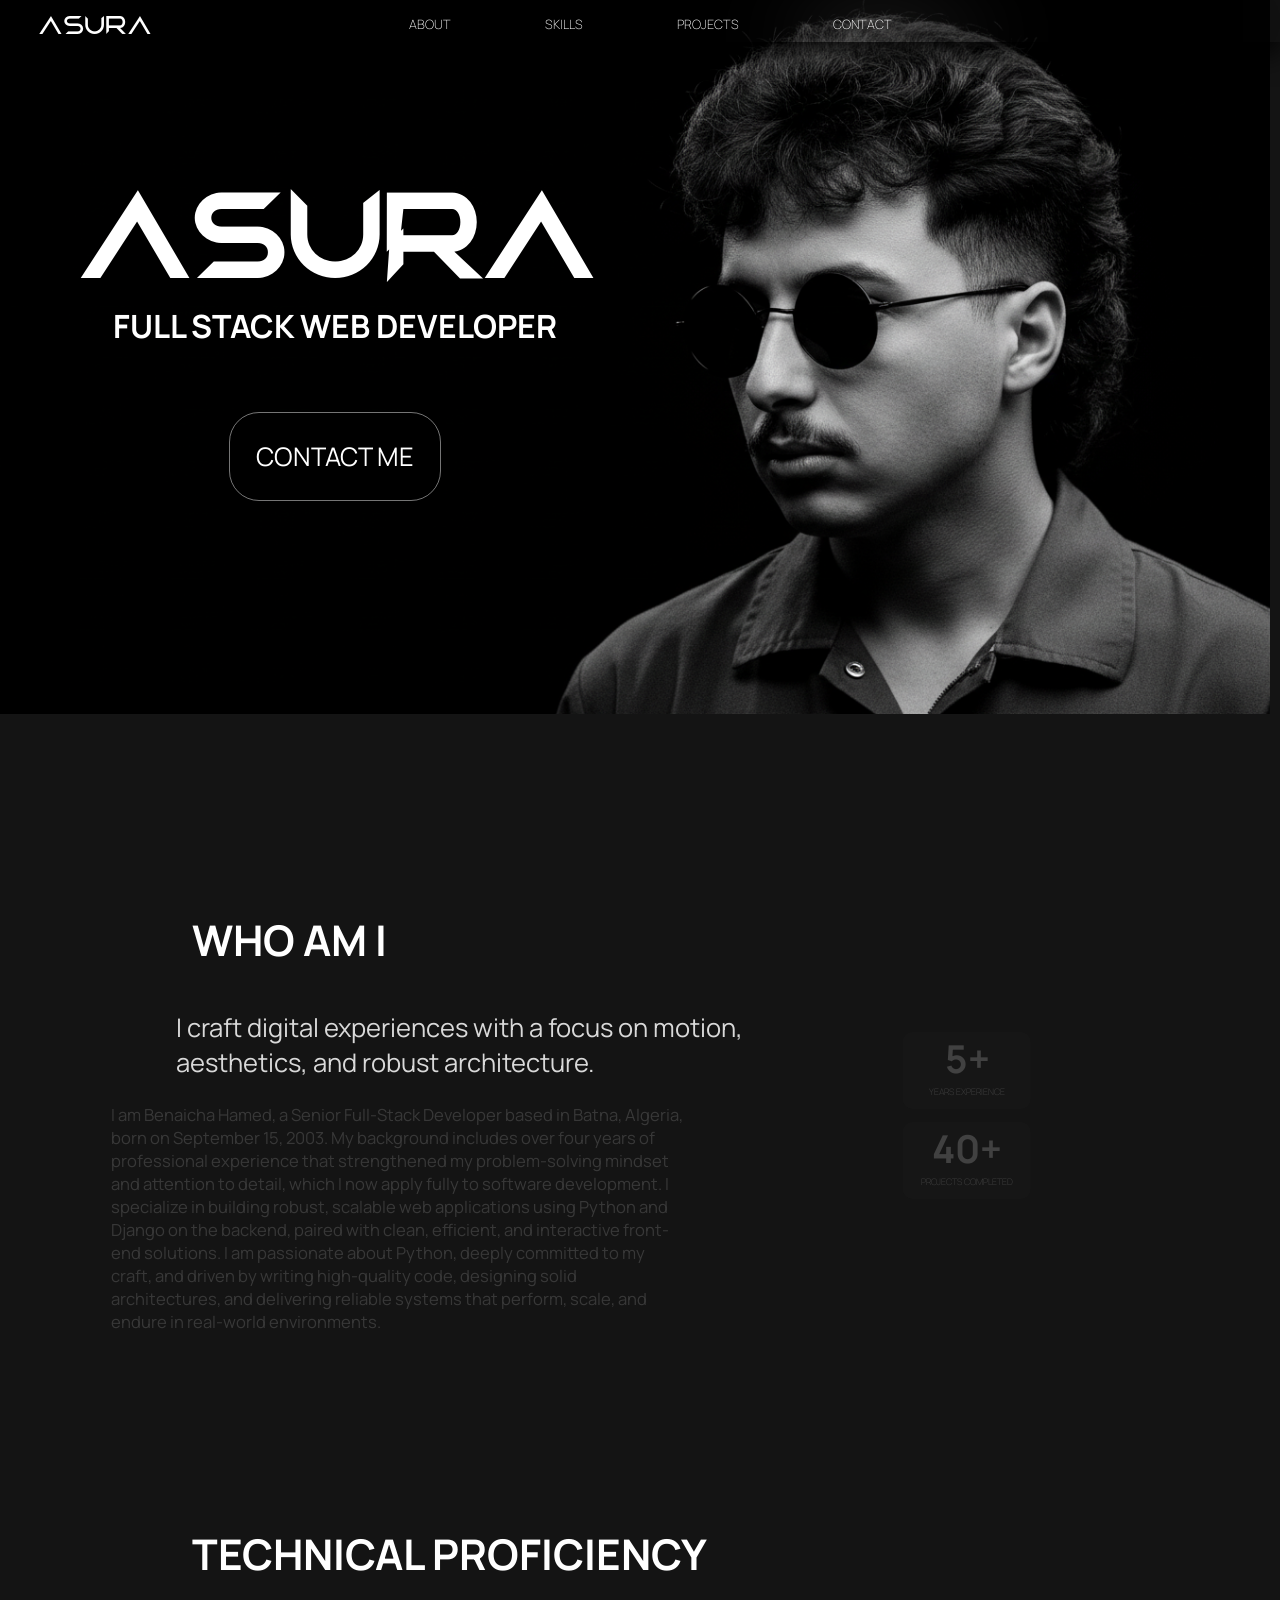
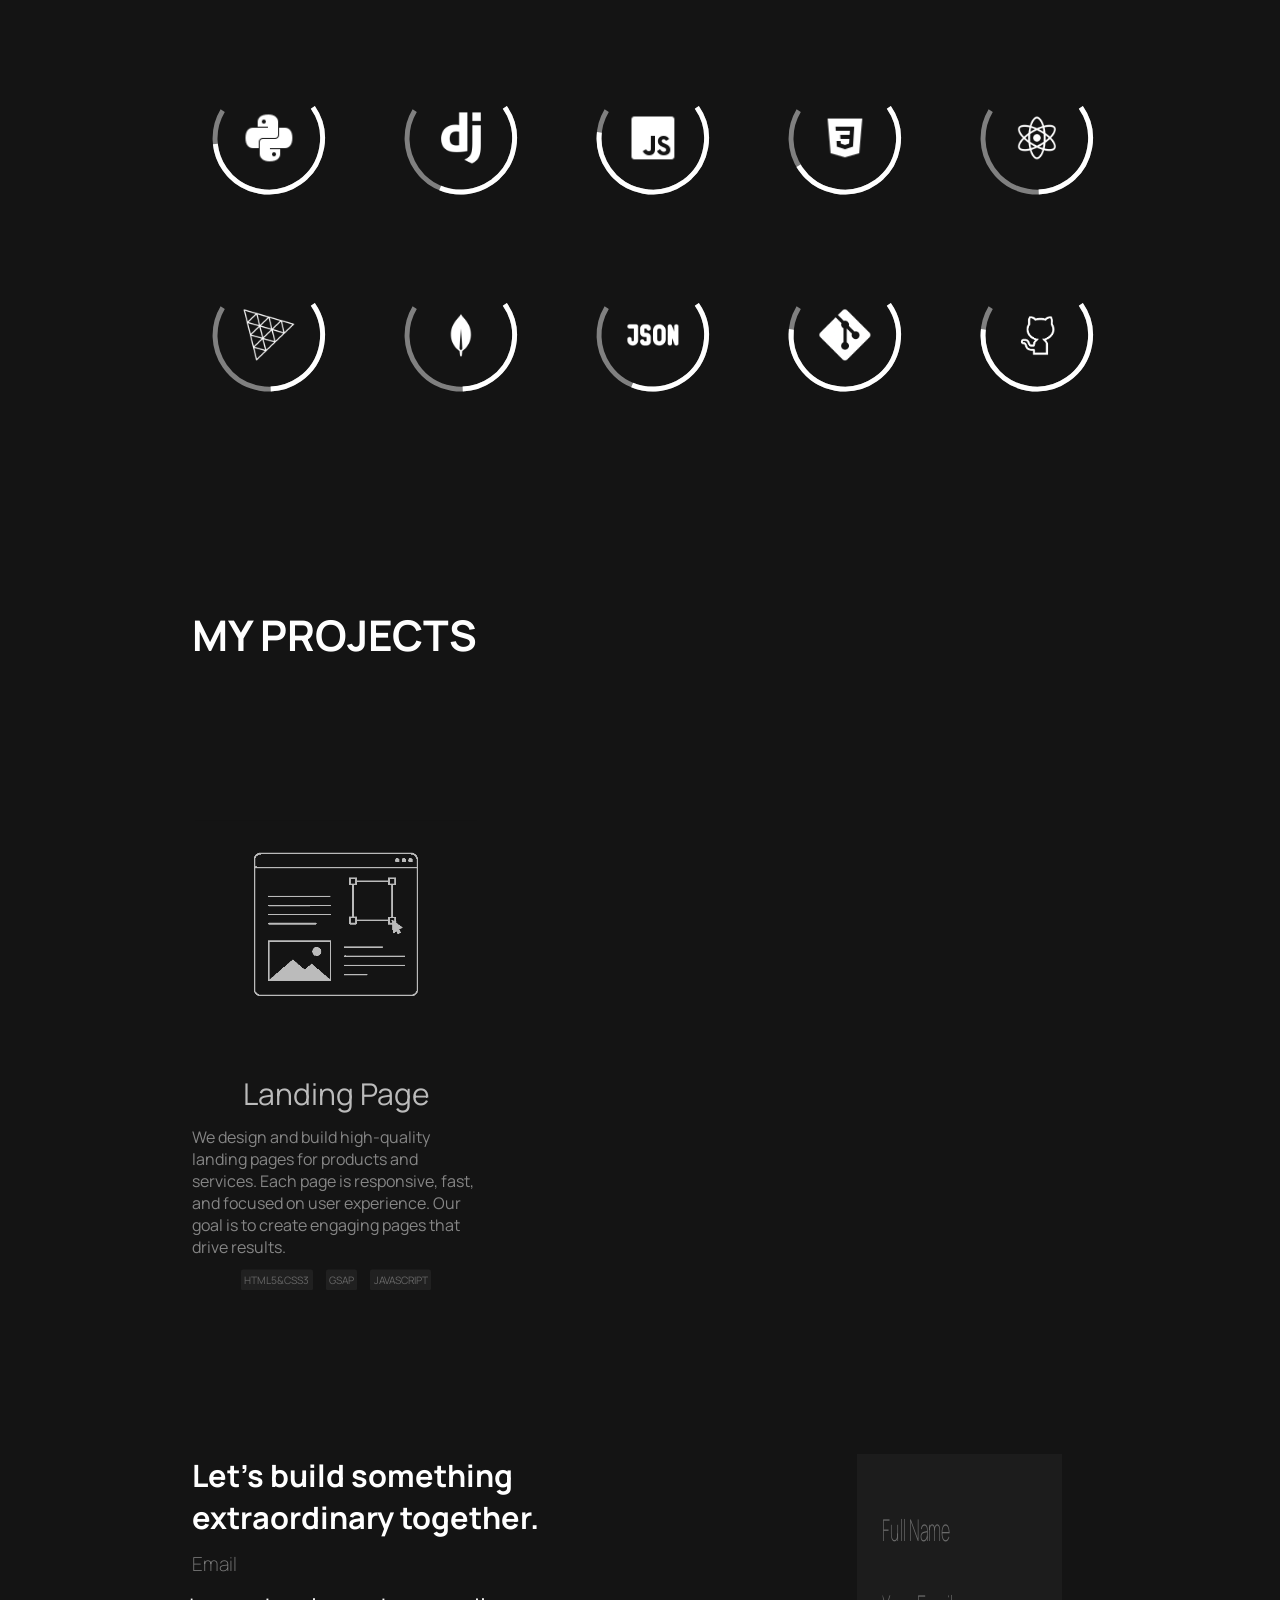
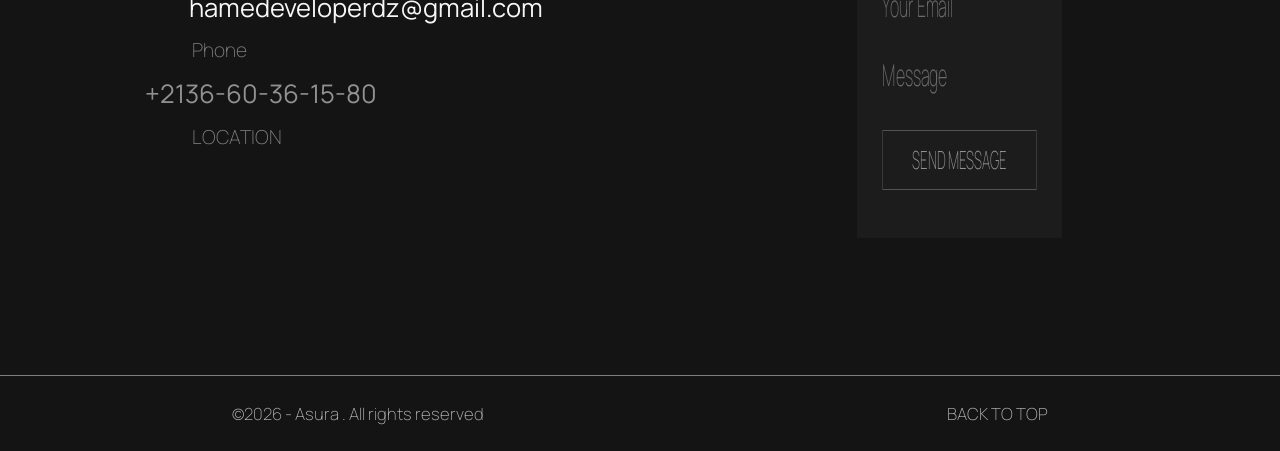
==== commit 07d63428: "some css modifictaions" ====
--- a/index.html
+++ b/index.html
@@ -201,12 +201,6 @@
                                 <p class="project-example">example</p>
                                 <p class="project-example">example</p>
                                 <p class="project-example">example</p>
-                                <p class="project-example">example</p>
-                                <p class="project-example">example</p>
-                                <p class="project-example">example</p>
-                                <p class="project-example">example</p>
-                                <p class="project-example">example</p>
-                                <p class="project-example">example</p>
                             </div>
                         </div>
                     </div>
@@ -246,12 +240,6 @@
                                 <p class="project-example">example</p>
                                 <p class="project-example">example</p>
                                 <p class="project-example">example</p>
-                                <p class="project-example">example</p>
-                                <p class="project-example">example</p>
-                                <p class="project-example">example</p>
-                                <p class="project-example">example</p>
-                                <p class="project-example">example</p>
-                                <p class="project-example">example</p>
                             </div>
                         </div>
                     </div>
@@ -288,12 +276,6 @@
                                 We combine modern design with clean development to deliver portfolios that elevate your personal brand and attract opportunities. And we invite you to explore some of our projects:
                             </p>
                             <div class="project-window-example">
-                                <p class="project-example">example</p>
-                                <p class="project-example">example</p>
-                                <p class="project-example">example</p>
-                                <p class="project-example">example</p>
-                                <p class="project-example">example</p>
-                                <p class="project-example">example</p>
                                 <p class="project-example">example</p>
                                 <p class="project-example">example</p>
                                 <p class="project-example">example</p>
--- a/style.css
+++ b/style.css
@@ -41,6 +41,9 @@
     opacity: 0.05;
     background-image: url(images/noise.jpg);
     background-repeat: repeat;
+}
+.red-shadow{
+    box-shadow: 1px 1px 10px var(--writing-1);
 }
 ul{
     list-style: none;
@@ -163,7 +166,7 @@
     cursor: pointer;
 }
 .hero-writing h1{
-    font-size: 11vw;
+    font-size: 9vw;
     font-weight: bolder;
     font-family: 'Deltha' , sans-serif ;
 }
@@ -327,9 +330,6 @@
 .container-project-img:hover{
     cursor: pointer;
     
-}
-.red-shadow{
-    box-shadow: 1px 1px 10px red;
 }
 .filter{
     position: absolute;
@@ -386,8 +386,15 @@
     gap: 2%;
     overflow-x: hidden;
 }
+.project-window-img-container{
+    width: 100%;
+    height: 1vh;
+    overflow-x: hidden;
+    overflow-y: hidden;
+}
 .project-window-img{
-    width: 25vw;
+    width: 30%;
+    height: 80%;
 }
 .project-window-text{
     display: flex;
@@ -798,6 +805,42 @@
         padding: 0;
         width: 100%;
     }
+    .see-more{
+        font-size: 4vw;
+    }
+    .project-window{
+        flex-direction: column;
+        width: 90vw;
+        height: 70vh;
+        top:10%;
+        left: 5%;
+    }
+    .project-window-img{
+        width: 50vw;
+        height: auto;
+    }
+    .project-window-title{
+        font-size: 9vw;
+    }
+    .project-window-description{
+        font-size: 3vw;
+    }
+    .project-window-text{
+        width: 90%;
+    }
+    .project-window-example{
+        font-size: 2vw;
+    }
+    .x{
+        top:2%;
+        right:4%;
+        padding:2% 3%;
+        border-radius:1000px ;
+    }
+    .x:hover{
+        color:var(--writing-2);
+        box-shadow: none;
+    }
     .projects-1 , .projects-2 , .projects-3{
         width: 100%;
     }
